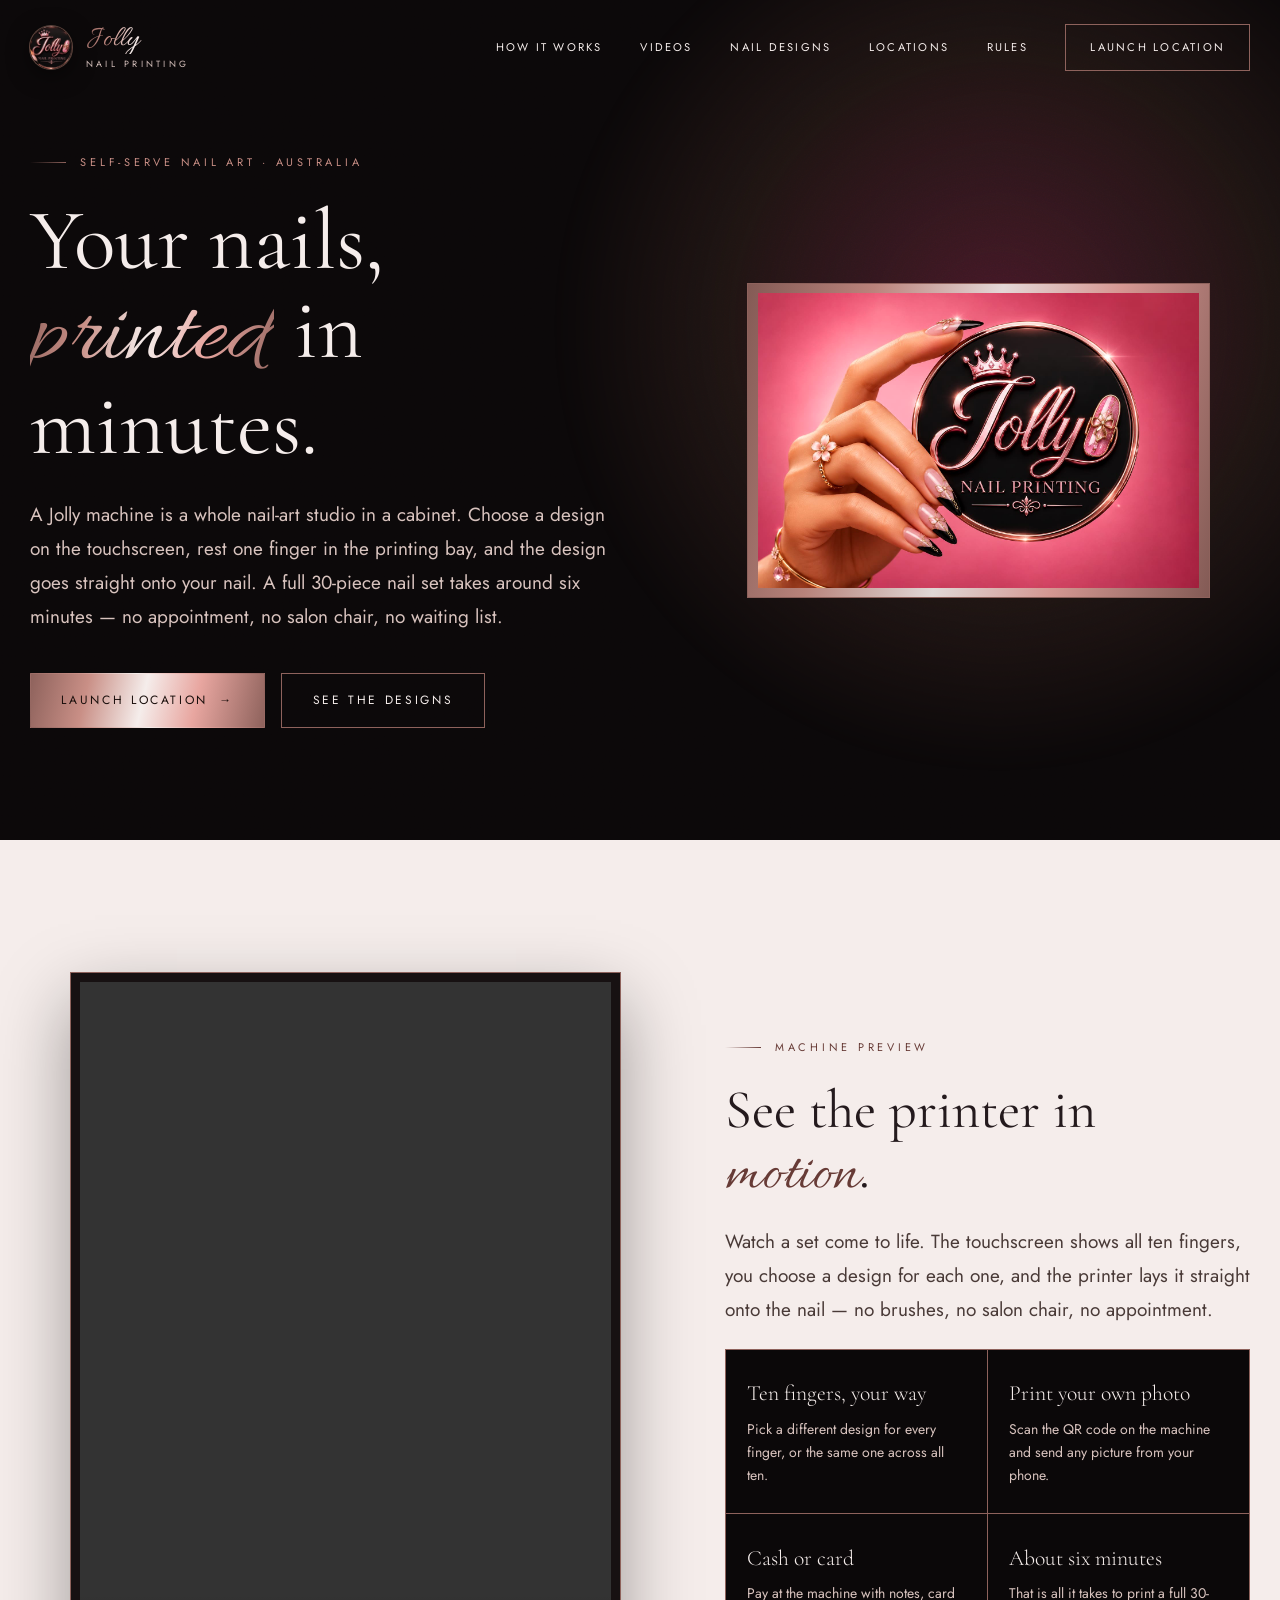
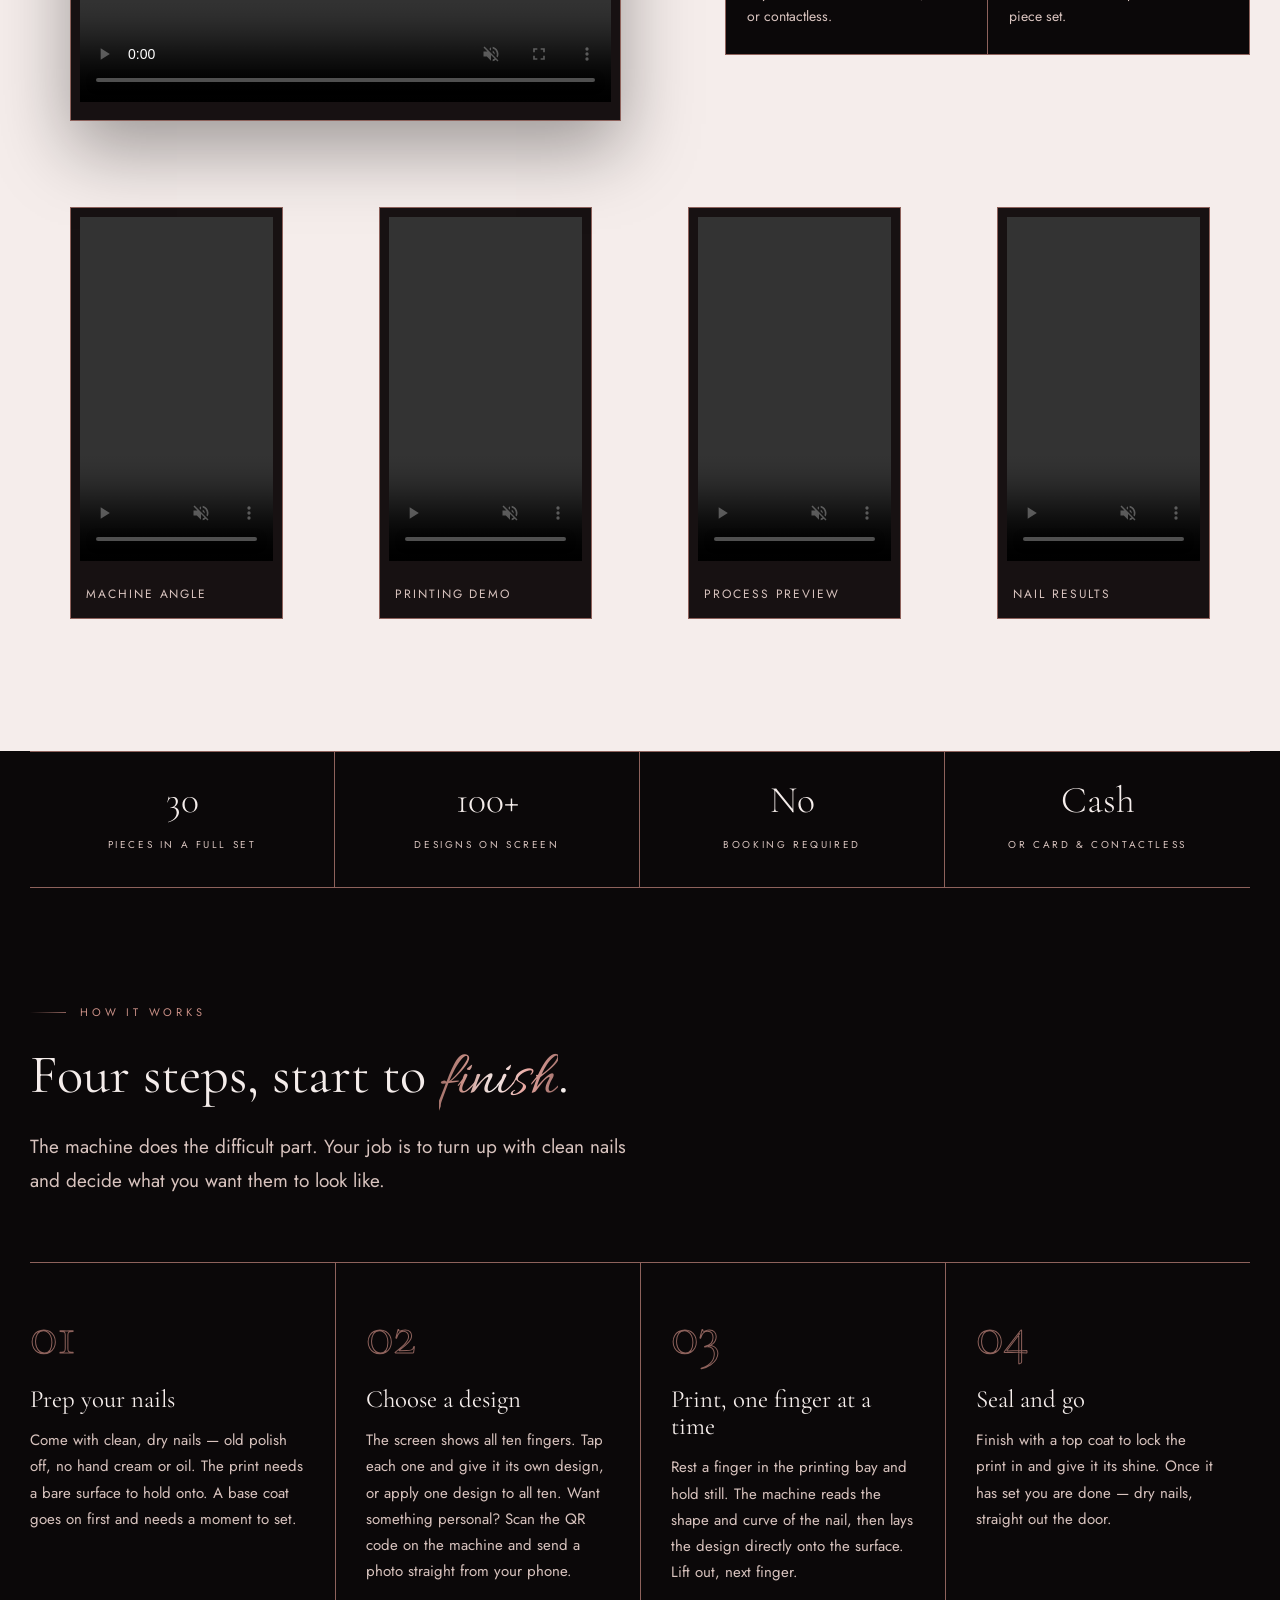
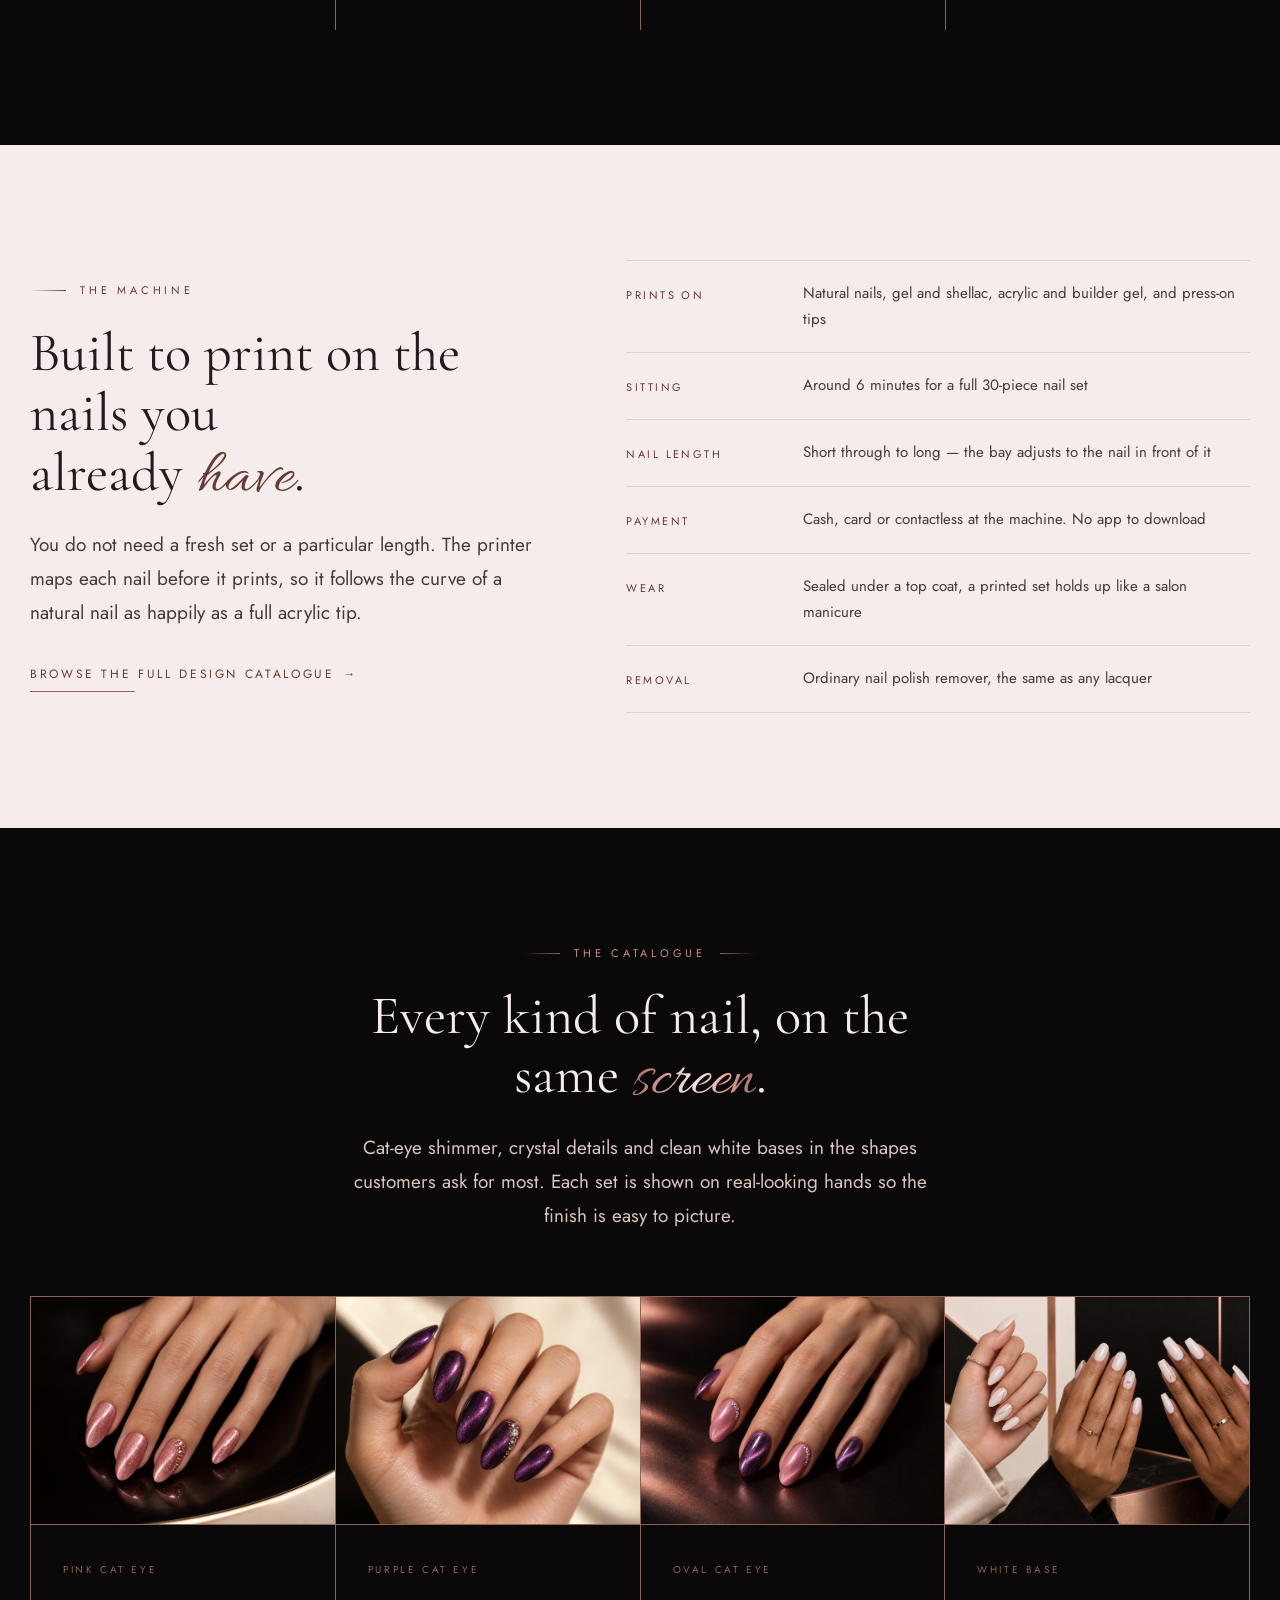
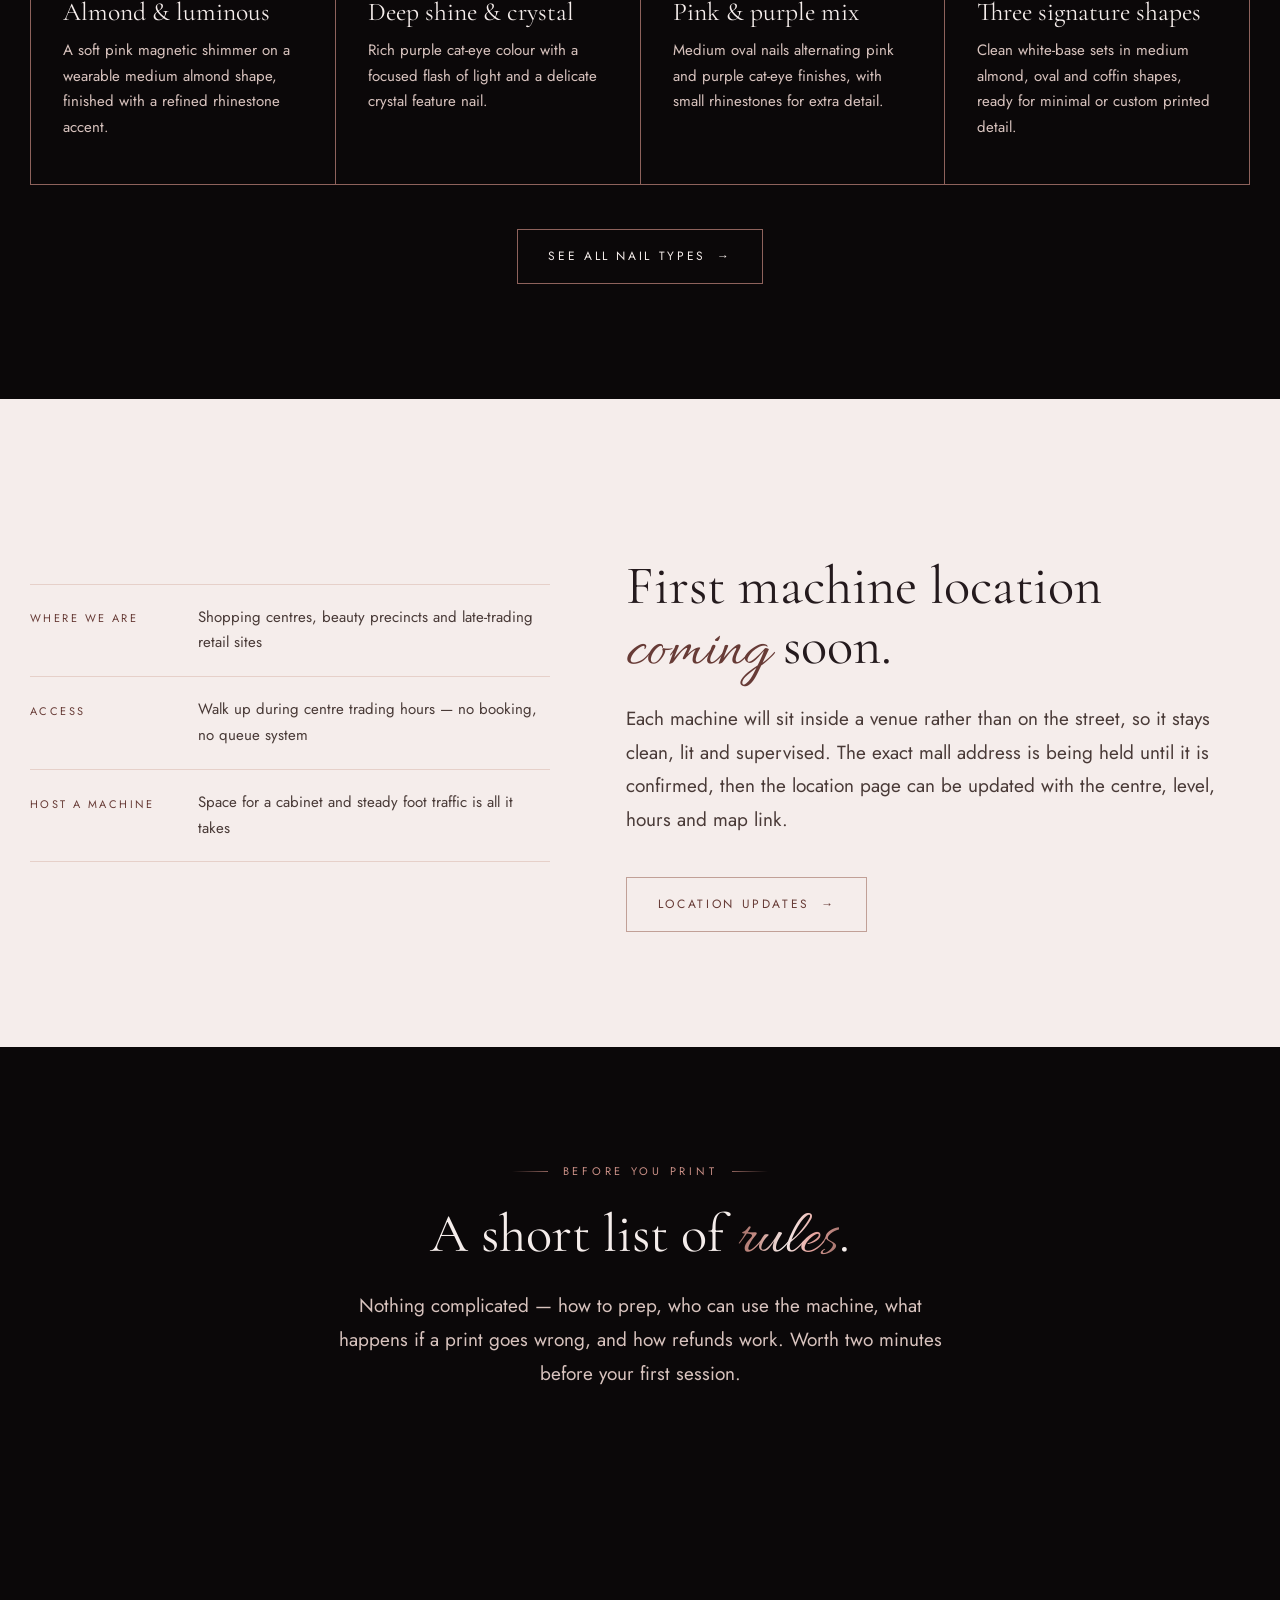
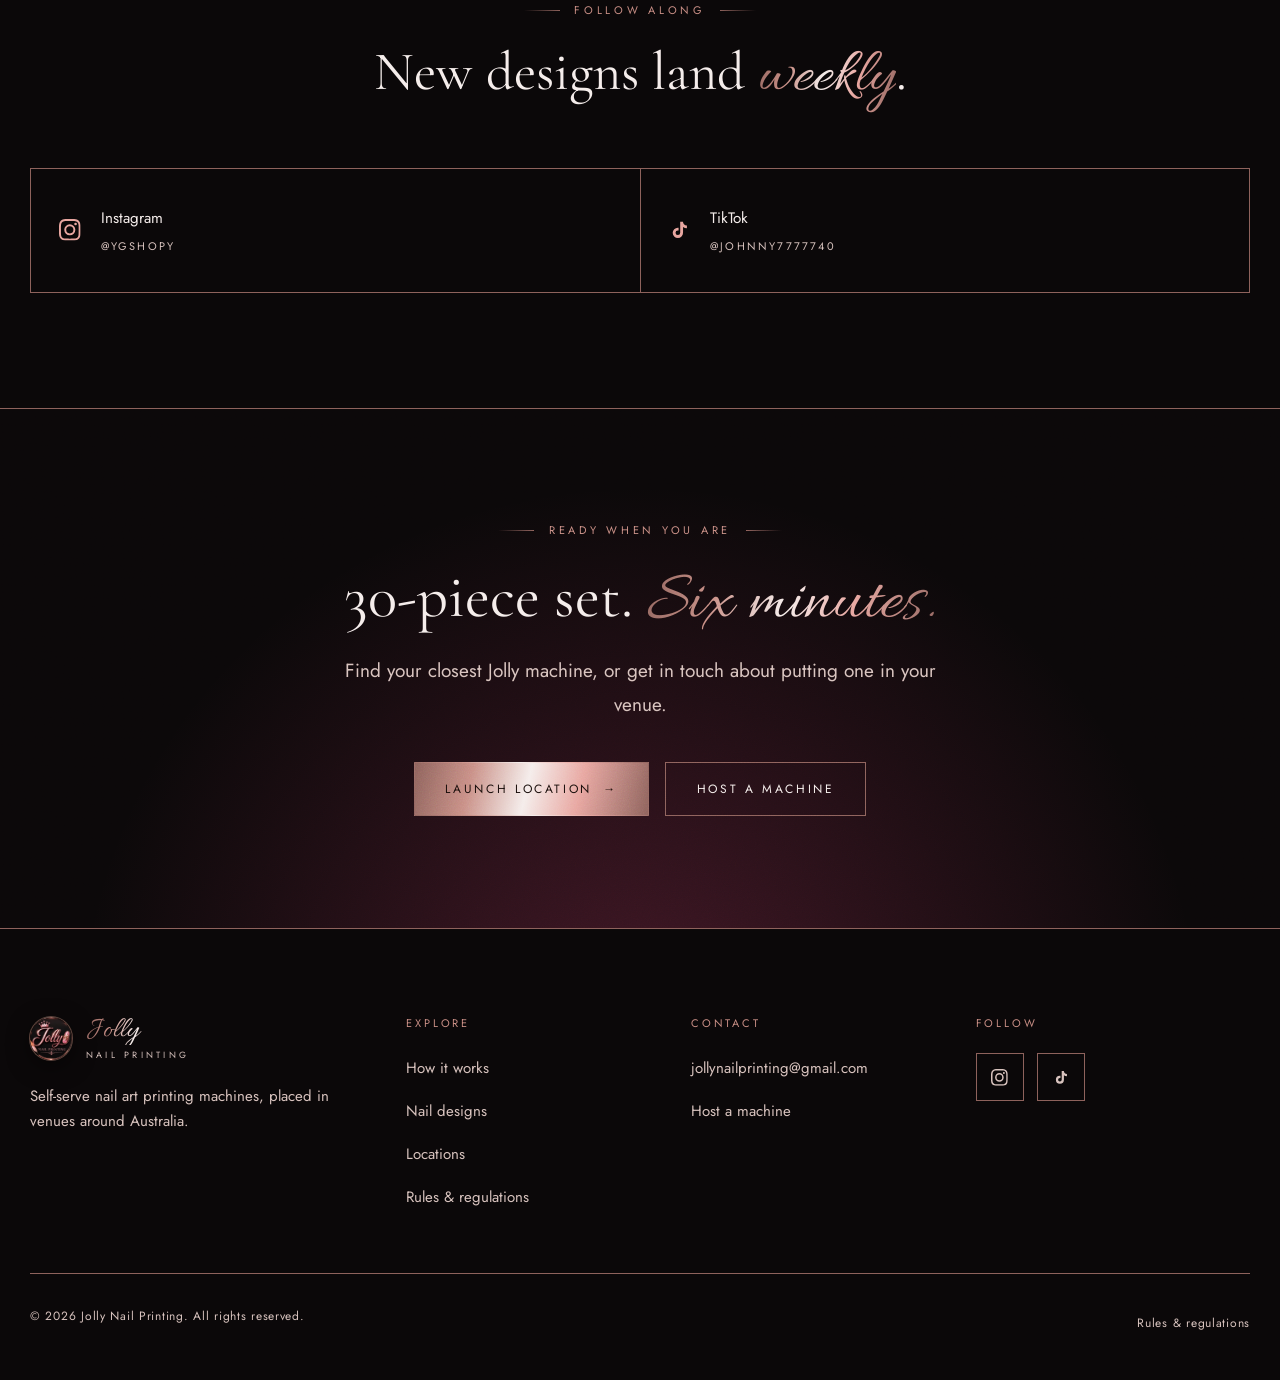
==== index.html @ 3a1df13a "Apply JK's 16-22 Sept edits: cash payment, socials, per-finger designs, QR photos, SEO - Machine tak" ====
<!DOCTYPE html> 
<html lang="en-AU">
<head>
<meta charset="utf-8">
<meta name="viewport" content="width=device-width, initial-scale=1">
<title>Jolly Nail Printing — Self-Serve Nail Art Vending Machines in Australia</title>
<meta name="description" content="Jolly Nail Printing machines print salon-quality nail art onto your own nails in minutes. Watch the machine videos, browse the designs and read the rules before you print.">
<link rel="canonical" href="https://welcometothenextlevel.github.io/jollynailprinting/">

<meta property="og:type" content="website">
<meta property="og:site_name" content="Jolly Nail Printing">
<meta property="og:title" content="Jolly Nail Printing — Nail Art, Printed While You Wait">
<meta property="og:description" content="Self-serve nail art vending machines. Pick a design, place your finger, walk away with a printed set in minutes.">
<meta property="og:url" content="https://welcometothenextlevel.github.io/jollynailprinting/">
<meta property="og:image" content="https://welcometothenextlevel.github.io/jollynailprinting/assets/jolly-nail-printing-logo.jpg">
<meta name="twitter:card" content="summary_large_image">
<meta name="theme-color" content="#0b0809">

<link rel="icon" href="assets/favicon.png" type="image/png">
<link rel="apple-touch-icon" href="assets/icon-180.png">

<link rel="preconnect" href="https://fonts.googleapis.com">
<link rel="preconnect" href="https://fonts.gstatic.com" crossorigin>
<link href="https://fonts.googleapis.com/css2?family=Allura&family=Cormorant+Garamond:wght@300;400;500&family=Jost:wght@200;300;400&display=swap" rel="stylesheet">
<link rel="stylesheet" href="css/style.css">

<script type="application/ld+json">
{
  "@context": "https://schema.org",
  "@type": "LocalBusiness",
  "name": "Jolly Nail Printing",
  "description": "Self-serve nail art printing vending machines in Australia.",
  "url": "https://welcometothenextlevel.github.io/jollynailprinting/",
  "image": "https://welcometothenextlevel.github.io/jollynailprinting/assets/jolly-nail-printing-logo.jpg",
  "email": "jollynailprinting@gmail.com",
  "areaServed": "AU",
  "priceRange": "$$",
  "paymentAccepted": "Cash, Credit Card, Debit Card, Contactless",
  "sameAs": [
    "https://www.instagram.com/ygshopy/",
    "https://www.tiktok.com/@johnny7777740"
  ]
}
</script>
</head>

<body>
<a class="skip" href="#main">Skip to content</a>

<!-- Social icons, defined once and referenced through the page. -->
<svg width="0" height="0" style="position:absolute" aria-hidden="true" focusable="false">
  <symbol id="i-fb" viewBox="0 0 24 24"><path d="M22 12.06C22 6.5 17.52 2 12 2S2 6.5 2 12.06c0 5 3.66 9.15 8.44 9.94v-7.03H7.9v-2.9h2.54V9.85c0-2.52 1.5-3.91 3.77-3.91 1.09 0 2.24.2 2.24.2v2.46h-1.26c-1.24 0-1.63.78-1.63 1.57v1.89h2.78l-.45 2.9h-2.33V22c4.78-.79 8.44-4.93 8.44-9.94z"/></symbol>
  <symbol id="i-ig" viewBox="0 0 24 24"><path d="M12 2.16c3.2 0 3.58.01 4.85.07 1.17.05 1.8.25 2.23.41.56.22.96.48 1.38.9.42.42.68.82.9 1.38.16.43.36 1.06.41 2.23.06 1.27.07 1.65.07 4.85s-.01 3.58-.07 4.85c-.05 1.17-.25 1.8-.41 2.23-.22.56-.48.96-.9 1.38-.42.42-.82.68-1.38.9-.43.16-1.06.36-2.23.41-1.27.06-1.65.07-4.85.07s-3.58-.01-4.85-.07c-1.17-.05-1.8-.25-2.23-.41-.56-.22-.96-.48-1.38-.9-.42-.42-.68-.82-.9-1.38-.16-.43-.36-1.06-.41-2.23C2.17 15.58 2.16 15.2 2.16 12s.01-3.58.07-4.85c.05-1.17.25-1.8.41-2.23.22-.56.48-.96.9-1.38.42-.42.82-.68 1.38-.9.43-.16 1.06-.36 2.23-.41C8.42 2.17 8.8 2.16 12 2.16M12 0C8.74 0 8.33.01 7.05.07c-1.27.06-2.15.26-2.91.56-.79.3-1.46.72-2.12 1.39C1.35 2.68.93 3.35.63 4.14.33 4.9.13 5.78.07 7.05.01 8.33 0 8.74 0 12s.01 3.67.07 4.95c.06 1.27.26 2.15.56 2.91.3.79.72 1.46 1.39 2.12.66.66 1.33 1.08 2.12 1.39.76.3 1.64.5 2.91.56C8.33 23.99 8.74 24 12 24s3.67-.01 4.95-.07c1.27-.06 2.15-.26 2.91-.56.79-.3 1.46-.72 2.12-1.39.66-.66 1.08-1.33 1.39-2.12.3-.76.5-1.64.56-2.91.06-1.28.07-1.69.07-4.95s-.01-3.67-.07-4.95c-.06-1.27-.26-2.15-.56-2.91-.31-.79-.73-1.46-1.39-2.12-.66-.66-1.33-1.08-2.12-1.39-.76-.3-1.64-.5-2.91-.56C15.67.01 15.26 0 12 0z"/><path d="M12 5.84A6.16 6.16 0 1 0 18.16 12 6.16 6.16 0 0 0 12 5.84zM12 16a4 4 0 1 1 4-4 4 4 0 0 1-4 4z"/><circle cx="18.41" cy="5.59" r="1.44"/></symbol>
  <symbol id="i-tt" viewBox="0 0 24 24"><path d="M16.6 5.82A4.28 4.28 0 0 1 15.54 3h-3.09v12.4a2.59 2.59 0 1 1-2.59-2.68c.27 0 .53.04.77.12v-3.2a5.8 5.8 0 0 0-.77-.05 5.75 5.75 0 1 0 5.75 5.75V9.01a7.35 7.35 0 0 0 4.3 1.38V7.3a4.29 4.29 0 0 1-3.31-1.48z"/></symbol>
</svg>

<header class="site-header">
  <div class="shell">
    <a class="wordmark" href="index.html" aria-label="Jolly Nail Printing — home">
      <img class="wordmark__badge" src="assets/logo-badge.png" alt="" width="64" height="64">
      <span class="wordmark__type">
        <span class="wordmark__name">Jolly</span>
        <span class="wordmark__sub">Nail Printing</span>
      </span>
    </a>

    <button class="nav-toggle" type="button" aria-label="Menu" aria-expanded="false" aria-controls="primary-nav">
      <span></span>
    </button>

    <nav class="nav" id="primary-nav" aria-label="Primary">
      <a href="index.html#how-it-works">How It Works</a>
      <a href="index.html#videos">Videos</a>
      <a href="nails.html">Nail Designs</a>
      <a href="locations.html">Locations</a>
      <a href="locations.html#rules">Rules</a>
      <a class="btn" href="locations.html"><span>Launch location</span></a>
    </nav>
  </div>
</header>

<main id="main">

  <!-- ================================================================ hero -->
  <section class="hero grain">
    <div class="shell">
      <div class="hero__grid">
        <div>
          <p class="eyebrow" data-reveal>Self-serve nail art &middot; Australia</p>
          <h1 class="hero__title" data-reveal>Your nails,<br><em>printed</em> in minutes.</h1>
          <p class="lede" data-reveal>
            A Jolly machine is a whole nail-art studio in a cabinet. Choose a design on the
            touchscreen, rest one finger in the printing bay, and the design goes straight onto
            your nail. A full 30-piece nail set takes around six minutes — no appointment, no salon chair, no waiting list.
          </p>
          <div class="hero__actions" data-reveal>
            <a class="btn btn--solid" href="locations.html"><span>Launch location</span> <span class="btn-arrow" aria-hidden="true">&rarr;</span></a>
            <a class="btn" href="nails.html"><span>See the designs</span></a>
          </div>
        </div>

        <figure class="hero__plate" data-reveal>
          <img src="assets/jolly-nail-printing-logo.jpg"
               alt="The Jolly Nail Printing emblem in rose gold on black, beside a hand wearing printed almond-shaped nails"
               width="1536" height="1024" fetchpriority="high">
        </figure>
      </div>
    </div>
  </section>

  <!-- ============================================================ videos -->
  <section class="section section--light on-light" id="videos">
    <div class="shell">
      <div class="media-feature">
        <figure class="media-frame" data-reveal>
          <video src="assets/media/machine-demo-01.mp4" autoplay muted loop playsinline controls preload="metadata"></video>
        </figure>

        <div>
          <p class="eyebrow" data-reveal>Machine preview</p>
          <h2 class="section__title" data-reveal>See the printer in <em>motion</em>.</h2>
          <p class="lede" data-reveal>
            Watch a set come to life. The touchscreen shows all ten fingers, you choose a design
            for each one, and the printer lays it straight onto the nail — no brushes, no salon
            chair, no appointment.
          </p>
          <ul class="media-notes" data-reveal-group>
            <li data-reveal><b>Ten fingers, your way</b><span>Pick a different design for every finger, or the same one across all ten.</span></li>
            <li data-reveal><b>Print your own photo</b><span>Scan the QR code on the machine and send any picture from your phone.</span></li>
            <li data-reveal><b>Cash or card</b><span>Pay at the machine with notes, card or contactless.</span></li>
            <li data-reveal><b>About six minutes</b><span>That is all it takes to print a full 30-piece set.</span></li>
          </ul>
        </div>
      </div>

      <div class="video-grid" data-reveal-group>
        <figure class="video-card" data-reveal>
          <video src="assets/media/machine-demo-02.mp4" muted playsinline controls preload="metadata"></video>
          <figcaption>Machine angle</figcaption>
        </figure>
        <figure class="video-card" data-reveal>
          <video src="assets/media/machine-demo-03.mp4" muted playsinline controls preload="metadata"></video>
          <figcaption>Printing demo</figcaption>
        </figure>
        <figure class="video-card" data-reveal>
          <video src="assets/media/machine-demo-04.mp4" muted playsinline controls preload="metadata"></video>
          <figcaption>Process preview</figcaption>
        </figure>
        <figure class="video-card" data-reveal>
          <video src="assets/media/machine-demo-05.mp4" muted playsinline controls preload="metadata"></video>
          <figcaption>Nail results</figcaption>
        </figure>
      </div>
    </div>
  </section>

  <div class="shell">
    <ul class="facts" data-reveal-group>
      <li data-reveal><b>30</b><span>Pieces in a full set</span></li>
      <li data-reveal><b>100+</b><span>Designs on screen</span></li>
      <li data-reveal><b>No</b><span>Booking required</span></li>
      <li data-reveal><b>Cash</b><span>Or card &amp; contactless</span></li>
    </ul>
  </div>

  <!-- ======================================================== how it works -->
  <section class="section" id="how-it-works">
    <div class="shell">
      <div class="section__head" data-reveal>
        <p class="eyebrow">How it works</p>
        <h2 class="section__title">Four steps, start to <em>finish</em>.</h2>
        <p class="lede">
          The machine does the difficult part. Your job is to turn up with clean nails and
          decide what you want them to look like.
        </p>
      </div>

      <ol class="steps" data-reveal-group>
        <li class="step" data-reveal>
          <span class="step__num" aria-hidden="true">01</span>
          <h3>Prep your nails</h3>
          <p>
            Come with clean, dry nails — old polish off, no hand cream or oil. The print needs a
            bare surface to hold onto. A base coat goes on first and needs a moment to set.
          </p>
        </li>
        <li class="step" data-reveal>
          <span class="step__num" aria-hidden="true">02</span>
          <h3>Choose a design</h3>
          <p>
            The screen shows all ten fingers. Tap each one and give it its own design, or apply
            one design to all ten. Want something personal? Scan the QR code on the machine and
            send a photo straight from your phone.
          </p>
        </li>
        <li class="step" data-reveal>
          <span class="step__num" aria-hidden="true">03</span>
          <h3>Print, one finger at a time</h3>
          <p>
            Rest a finger in the printing bay and hold still. The machine reads the shape and
            curve of the nail, then lays the design directly onto the surface. Lift out, next finger.
          </p>
        </li>
        <li class="step" data-reveal>
          <span class="step__num" aria-hidden="true">04</span>
          <h3>Seal and go</h3>
          <p>
            Finish with a top coat to lock the print in and give it its shine. Once it has set
            you are done — dry nails, straight out the door.
          </p>
        </li>
      </ol>
    </div>
  </section>

  <!-- ============================================================ machine -->
  <section class="section section--light on-light">
    <div class="shell">
      <div class="split">
        <div>
          <p class="eyebrow" data-reveal>The machine</p>
          <h2 class="section__title" data-reveal>Built to print on the nails you<br>already <em>have</em>.</h2>
          <p class="lede" data-reveal>
            You do not need a fresh set or a particular length. The printer maps each nail before
            it prints, so it follows the curve of a natural nail as happily as a full acrylic tip.
          </p>
          <p data-reveal style="margin-top:1.75rem">
            <a class="link" href="nails.html"><span>Browse the full design catalogue</span> <span class="btn-arrow" aria-hidden="true">&rarr;</span></a>
          </p>
        </div>

        <div class="split__media">
          <ul class="specs" data-reveal>
            <li>
              <span class="specs__key">Prints on</span>
              <span class="specs__val">Natural nails, gel and shellac, acrylic and builder gel, and press-on tips</span>
            </li>
            <li>
              <span class="specs__key">Sitting</span>
              <span class="specs__val">Around 6 minutes for a full 30-piece nail set</span>
            </li>
            <li>
              <span class="specs__key">Nail length</span>
              <span class="specs__val">Short through to long — the bay adjusts to the nail in front of it</span>
            </li>
            <li>
              <span class="specs__key">Payment</span>
              <span class="specs__val">Cash, card or contactless at the machine. No app to download</span>
            </li>
            <li>
              <span class="specs__key">Wear</span>
              <span class="specs__val">Sealed under a top coat, a printed set holds up like a salon manicure</span>
            </li>
            <li>
              <span class="specs__key">Removal</span>
              <span class="specs__val">Ordinary nail polish remover, the same as any lacquer</span>
            </li>
          </ul>
        </div>
      </div>
    </div>
  </section>

  <!-- ============================================================ designs -->
  <section class="section">
    <div class="shell">
      <div class="section__head section__head--center" data-reveal>
        <p class="eyebrow eyebrow--center">The catalogue</p>
        <h2 class="section__title">Every kind of nail, on the same <em>screen</em>.</h2>
        <p class="lede">
          Cat-eye shimmer, crystal details and clean white bases in the shapes customers ask for
          most. Each set is shown on real-looking hands so the finish is easy to picture.
        </p>
      </div>

      <div class="cards" data-reveal-group>
        <article class="card" data-reveal>
          <img class="card__image" src="assets/nails/pink-almond-cat-eye.jpg" alt="Medium almond nails with pink cat-eye polish and a rhinestone accent" width="1448" height="1086" loading="lazy">
          <span class="card__tag">Pink cat eye</span>
          <h3>Almond &amp; luminous</h3>
          <p>A soft pink magnetic shimmer on a wearable medium almond shape, finished with a refined rhinestone accent.</p>
        </article>
        <article class="card" data-reveal>
          <img class="card__image" src="assets/nails/purple-almond-cat-eye.jpg" alt="Medium almond nails with purple cat-eye polish and rhinestone details" width="1448" height="1086" loading="lazy">
          <span class="card__tag">Purple cat eye</span>
          <h3>Deep shine &amp; crystal</h3>
          <p>Rich purple cat-eye colour with a focused flash of light and a delicate crystal feature nail.</p>
        </article>
        <article class="card" data-reveal>
          <img class="card__image" src="assets/nails/pink-purple-oval-cat-eye.jpg" alt="Medium oval nails in pink and purple cat-eye polish with rhinestones" width="1448" height="1086" loading="lazy">
          <span class="card__tag">Oval cat eye</span>
          <h3>Pink &amp; purple mix</h3>
          <p>Medium oval nails alternating pink and purple cat-eye finishes, with small rhinestones for extra detail.</p>
        </article>
        <article class="card" data-reveal>
          <img class="card__image" src="assets/nails/white-base-shapes.jpg" alt="White-base nail sets in medium almond, oval and coffin shapes" width="1448" height="1086" loading="lazy">
          <span class="card__tag">White base</span>
          <h3>Three signature shapes</h3>
          <p>Clean white-base sets in medium almond, oval and coffin shapes, ready for minimal or custom printed detail.</p>
        </article>
      </div>

      <p style="text-align:center;margin-top:2.75rem" data-reveal>
        <a class="btn" href="nails.html"><span>See all nail types</span> <span class="btn-arrow" aria-hidden="true">&rarr;</span></a>
      </p>
    </div>
  </section>

  <!-- ========================================================== locations -->
  <section class="section section--light on-light">
    <div class="shell">
      <div class="split split--flip">
        <div class="split__media">
          <ul class="specs" data-reveal>
            <li>
              <span class="specs__key">Where we are</span>
              <span class="specs__val">Shopping centres, beauty precincts and late-trading retail sites</span>
            </li>
            <li>
              <span class="specs__key">Access</span>
              <span class="specs__val">Walk up during centre trading hours — no booking, no queue system</span>
            </li>
            <li>
              <span class="specs__key">Host a machine</span>
              <span class="specs__val">Space for a cabinet and steady foot traffic is all it takes</span>
            </li>
          </ul>
        </div>
        <div>
          <p class="eyebrow" data-reveal>Locations</p>
          <h2 class="section__title" data-reveal>First machine location <em>coming</em> soon.</h2>
          <p class="lede" data-reveal>
            Each machine will sit inside a venue rather than on the street, so it stays clean, lit
            and supervised. The exact mall address is being held until it is confirmed, then the
            location page can be updated with the centre, level, hours and map link.
          </p>
          <div class="hero__actions" data-reveal>
            <a class="btn" href="locations.html"><span>Location updates</span> <span class="btn-arrow" aria-hidden="true">&rarr;</span></a>
          </div>
        </div>
      </div>
    </div>
  </section>

  <!-- ============================================================== rules -->
  <section class="section">
    <div class="shell shell--narrow" style="text-align:center">
      <p class="eyebrow eyebrow--center" data-reveal>Before you print</p>
      <h2 class="section__title" data-reveal>A short list of <em>rules</em>.</h2>
      <p class="lede" data-reveal style="margin-inline:auto">
        Nothing complicated — how to prep, who can use the machine, what happens if a print goes
        wrong, and how refunds work. Worth two minutes before your first session.
      </p>
      <p style="margin-top:2.5rem" data-reveal>
        <a class="btn" href="locations.html#rules"><span>Read the rules &amp; regulations</span> <span class="btn-arrow" aria-hidden="true">&rarr;</span></a>
      </p>
    </div>
  </section>

  <!-- ============================================================= social -->
  <section class="section" style="padding-top:0">
    <div class="shell">
      <div class="section__head section__head--center" data-reveal>
        <p class="eyebrow eyebrow--center">Follow along</p>
        <h2 class="section__title">New designs land <em>weekly</em>.</h2>
      </div>

      <div class="social-row social-row--two" data-reveal-group>
        <a href="https://www.instagram.com/ygshopy/" target="_blank" rel="noopener" data-reveal aria-label="Jolly Nail Printing on Instagram">
          <svg aria-hidden="true"><use href="#i-ig"></use></svg>
          <span><b>Instagram</b><span>@ygshopy</span></span>
        </a>
        <a href="https://www.tiktok.com/@johnny7777740" target="_blank" rel="noopener" data-reveal aria-label="Jolly Nail Printing on TikTok">
          <svg aria-hidden="true"><use href="#i-tt"></use></svg>
          <span><b>TikTok</b><span>@johnny7777740</span></span>
        </a>
      </div>
    </div>
  </section>

  <!-- ================================================================ cta -->
  <section class="cta grain">
    <div class="shell shell--narrow">
      <p class="eyebrow eyebrow--center" data-reveal>Ready when you are</p>
      <h2 class="cta__title" data-reveal>30-piece set. <em class="gold-text" style="font-family:'Allura',cursive;font-style:normal;font-size:1.15em;line-height:.8">Six minutes.</em></h2>
      <p class="lede" data-reveal style="margin-inline:auto">
        Find your closest Jolly machine, or get in touch about putting one in your venue.
      </p>
      <div class="cta__actions" data-reveal>
        <a class="btn btn--solid" href="locations.html"><span>Launch location</span> <span class="btn-arrow" aria-hidden="true">&rarr;</span></a>
        <a class="btn" href="mailto:jollynailprinting@gmail.com"><span>Host a machine</span></a>
      </div>
    </div>
  </section>

</main>

<footer class="site-footer">
  <div class="shell">
    <div class="footer__grid">
      <div class="footer__about">
        <a class="wordmark" href="index.html" aria-label="Jolly Nail Printing — home">
          <img class="wordmark__badge" src="assets/logo-badge.png" alt="" width="64" height="64">
          <span class="wordmark__type">
            <span class="wordmark__name">Jolly</span>
            <span class="wordmark__sub">Nail Printing</span>
          </span>
        </a>
        <p>Self-serve nail art printing machines, placed in venues around Australia.</p>
      </div>

      <div>
        <h4>Explore</h4>
        <ul>
          <li><a href="index.html#how-it-works">How it works</a></li>
          <li><a href="nails.html">Nail designs</a></li>
          <li><a href="locations.html">Locations</a></li>
          <li><a href="locations.html#rules">Rules &amp; regulations</a></li>
        </ul>
      </div>

      <div>
        <h4>Contact</h4>
        <ul>
          <li><a href="mailto:jollynailprinting@gmail.com">jollynailprinting@gmail.com</a></li>
          <li><a href="locations.html#host">Host a machine</a></li>
        </ul>
      </div>

      <div>
        <h4>Follow</h4>
        <div class="social">
          <a href="https://www.instagram.com/ygshopy/" target="_blank" rel="noopener" aria-label="Jolly Nail Printing on Instagram"><svg aria-hidden="true"><use href="#i-ig"></use></svg></a>
          <a href="https://www.tiktok.com/@johnny7777740" target="_blank" rel="noopener" aria-label="Jolly Nail Printing on TikTok"><svg aria-hidden="true"><use href="#i-tt"></use></svg></a>
        </div>
      </div>
    </div>

    <div class="footer__bottom">
      <p>&copy; <span id="year">2026</span> Jolly Nail Printing. All rights reserved.</p>
      <p><a href="locations.html#rules">Rules &amp; regulations</a></p>
    </div>
  </div>
</footer>

<script src="js/main.js" defer></script>
<script>document.getElementById('year').textContent = new Date().getFullYear();</script>
</body>
</html>
---- css/style.css ----
/* ==========================================================================
   Jolly Nail Printing — jollynailprinting.com.au
   Palette and type taken from the brand mark: black lacquer, rose gold,
   blush pink.
   ========================================================================== */

:root{
  /* Surfaces */
  --ink:            #0B0809;
  --ink-raised:     #171112;
  --ink-line:       #8E625C;
  --cream:          #F5EDEB;
  --cream-2:        #ead8d4;

  /* Rose gold */
  --rose-100:       #F5EDEB;
  --rose-200:       #E8A6A0;
  --rose-300:       #C98F86;
  --rose:           #C98F86;
  --rose-deep:      #8E625C;
  --rose-shadow:    #673b36;

  /* Brand pink */
  --pink:           #E8A6A0;
  --pink-soft:      #F5EDEB;
  --pink-hot:       #C98F86;

  /* Text */
  --text-on-dark:   #F5EDEB;
  --muted-on-dark:  #d8c3be;
  --text-on-light:  #241a1d;
  --muted-on-light: #493a37;

  --shell:          min(1220px, 100% - 2.75rem);
  --gold-gradient:  linear-gradient(103deg,#8E625C 0%,#C98F86 24%,#F5EDEB 48%,#E8A6A0 70%,#8E625C 100%);

  --ease:           cubic-bezier(.22,.61,.36,1);
}

/* --------------------------------------------------------------- reset -- */

*,*::before,*::after{box-sizing:border-box;}
html{-webkit-text-size-adjust:100%;scroll-behavior:smooth;}
@media (prefers-reduced-motion:reduce){html{scroll-behavior:auto;}}

body{
  margin:0;
  background:var(--ink);
  color:var(--text-on-dark);
  font-family:"Jost",-apple-system,BlinkMacSystemFont,"Segoe UI",sans-serif;
  font-size:1.0625rem;
  line-height:1.72;
  font-weight:400;
  letter-spacing:0;
  -webkit-font-smoothing:antialiased;
  overflow-x:hidden;
}
body.nav-open{overflow:hidden;}

img{max-width:100%;height:auto;display:block;}
a{color:inherit;text-decoration:none;}
h1,h2,h3,h4{
  font-family:"Cormorant Garamond",Georgia,"Times New Roman",serif;
  font-weight:400;
  line-height:1.1;
  letter-spacing:0;
  margin:0;
}
p{margin:0 0 1.15em;}
p:last-child{margin-bottom:0;}
ul,ol{margin:0;padding:0;list-style:none;}

::selection{background:var(--rose-deep);color:#fff;}

:focus-visible{
  outline:2px solid var(--rose-200);
  outline-offset:3px;
  border-radius:2px;
}

/* ------------------------------------------------------------ utilities -- */

.shell{width:var(--shell);margin-inline:auto;}
.shell--narrow{width:min(880px,100% - 2.75rem);}

.skip{
  position:absolute;left:-9999px;top:0;z-index:200;
  background:var(--rose-100);color:var(--ink);
  padding:.85rem 1.4rem;font-size:.8rem;letter-spacing:.18em;text-transform:uppercase;
}
.skip:focus{left:1rem;top:1rem;}

.sr-only{
  position:absolute;width:1px;height:1px;padding:0;margin:-1px;
  overflow:hidden;clip:rect(0 0 0 0);white-space:nowrap;border:0;
}

/* Small letterspaced label that opens most sections. */
.eyebrow{
  display:flex;align-items:center;gap:.9rem;
  font-size:.6875rem;
  letter-spacing:.34em;
  text-transform:uppercase;
  font-weight:400;
  color:var(--rose-300);
  margin:0 0 1.5rem;
}
.eyebrow::before{
  content:"";width:2.25rem;height:1px;flex:none;
  background:linear-gradient(90deg,transparent,var(--rose-deep));
}
.eyebrow--center{justify-content:center;}
.eyebrow--center::after{
  content:"";width:2.25rem;height:1px;flex:none;
  background:linear-gradient(90deg,var(--rose-deep),transparent);
}

.gold-text{
  background:var(--gold-gradient);
  -webkit-background-clip:text;background-clip:text;
  color:transparent;
}

.lede{
  font-size:clamp(1.0625rem,1.55vw,1.1875rem);
  line-height:1.78;
  color:var(--muted-on-dark);
  max-width:56ch;
}
.on-light .lede{color:var(--muted-on-light);}

.rule{
  height:1px;border:0;margin:0;
  background:linear-gradient(90deg,transparent,var(--ink-line) 12%,var(--ink-line) 88%,transparent);
}
.on-light .rule{
  background:linear-gradient(90deg,transparent,rgba(179,112,92,.24) 12%,rgba(179,112,92,.24) 88%,transparent);
}

/* Ornamental divider echoing the fleuron under the logo wordmark. */
.fleuron{
  display:flex;align-items:center;justify-content:center;gap:.75rem;
  margin:0;
}
.fleuron::before,.fleuron::after{
  content:"";height:1px;width:min(140px,18vw);
  background:linear-gradient(90deg,transparent,var(--rose-deep));
}
.fleuron::after{background:linear-gradient(90deg,var(--rose-deep),transparent);}
.fleuron span{
  width:6px;height:6px;transform:rotate(45deg);
  background:var(--rose);
}

/* --------------------------------------------------------------- buttons -- */

.btn{
  --btn-bg:transparent;
  display:inline-flex;align-items:center;gap:.7rem;
  padding:1rem 1.9rem;
  font-size:.75rem;letter-spacing:.22em;text-transform:uppercase;font-weight:400;
  border:1px solid var(--rose-deep);
  background:var(--btn-bg);
  color:var(--rose-100);
  position:relative;overflow:hidden;
  transition:color .45s var(--ease),border-color .45s var(--ease);
  cursor:pointer;
}
.btn::after{
  content:"";position:absolute;inset:0;z-index:-0;
  background:var(--gold-gradient);
  transform:translateY(101%);
  transition:transform .5s var(--ease);
}
.btn > *{position:relative;z-index:1;}
.btn:hover,.btn:focus-visible{color:#1a0f0c;border-color:var(--rose-200);}
.btn:hover::after,.btn:focus-visible::after{transform:translateY(0);}

.btn--solid{
  border-color:transparent;
  color:#1a0f0c;
  background:var(--gold-gradient);
}
.btn--solid::after{background:var(--ink);transform:translateY(101%);}
.btn--solid:hover,.btn--solid:focus-visible{color:var(--rose-100);border-color:var(--rose-deep);}

.on-light .btn{border-color:rgba(142,84,69,.5);color:var(--rose-shadow);}
.on-light .btn:hover,.on-light .btn:focus-visible{color:#1a0f0c;}

.btn-arrow{
  display:inline-block;
  transition:transform .4s var(--ease);
}
.btn:hover .btn-arrow{transform:translateX(4px);}

/* Quiet inline link with an underline that draws in. */
.link{
  display:inline-flex;align-items:center;gap:.55rem;
  font-size:.75rem;letter-spacing:.22em;text-transform:uppercase;
  color:var(--rose-200);
  padding-bottom:.45rem;
  position:relative;
}
.link::after{
  content:"";position:absolute;left:0;bottom:0;height:1px;width:100%;
  background:var(--rose-deep);
  transform-origin:left;transform:scaleX(.32);
  transition:transform .5s var(--ease);
}
.link:hover::after,.link:focus-visible::after{transform:scaleX(1);}
.on-light .link{color:var(--rose-shadow);}

/* ---------------------------------------------------------------- header -- */

.site-header{
  position:fixed;inset:0 0 auto;z-index:90;
  padding:1.5rem 0;
  transition:padding .5s var(--ease),background-color .5s var(--ease),box-shadow .5s var(--ease);
}
.site-header::before{
  content:"";position:absolute;inset:0;z-index:-1;
  background:rgba(11,8,9,.9);
  backdrop-filter:blur(14px);-webkit-backdrop-filter:blur(14px);
  border-bottom:1px solid var(--ink-line);
  opacity:0;transition:opacity .5s var(--ease);
}
.site-header.is-stuck{padding:.9rem 0;}
.site-header.is-stuck::before{opacity:1;}

.site-header .shell{
  display:flex;align-items:center;justify-content:space-between;gap:2rem;
}

/* Wordmark — set in type rather than a flattened image so it stays crisp. */
.wordmark{display:flex;align-items:center;gap:.85rem;}
.wordmark__badge{
  width:2.65rem;height:2.65rem;flex:none;border-radius:50%;
  box-shadow:0 0 0 1px rgba(217,160,140,.4),0 6px 22px rgba(0,0,0,.5);
  transition:width .5s var(--ease),height .5s var(--ease);
}
.is-stuck .wordmark__badge{width:2.3rem;height:2.3rem;}
.wordmark__type{display:flex;flex-direction:column;line-height:1;}
.wordmark__name{
  font-family:"Allura",cursive;
  font-size:1.85rem;
  line-height:.9;
  padding-right:.12em;
  background:var(--gold-gradient);
  -webkit-background-clip:text;background-clip:text;color:transparent;
}
.wordmark__sub{
  font-size:.5625rem;letter-spacing:.36em;text-transform:uppercase;
  color:var(--muted-on-dark);margin-top:.3rem;
}

.nav{display:flex;align-items:center;gap:2.35rem;}
.nav a{
  font-size:.7rem;letter-spacing:.2em;text-transform:uppercase;
  color:var(--text-on-dark);
  position:relative;padding:.35rem 0;
  transition:color .35s var(--ease);
}
.nav a::after{
  content:"";position:absolute;left:0;right:0;bottom:0;height:1px;
  background:var(--rose);
  transform:scaleX(0);transform-origin:right;
  transition:transform .45s var(--ease);
}
.nav a:hover,.nav a:focus-visible,.nav a[aria-current="page"]{color:var(--rose-100);}
.nav a:hover::after,.nav a:focus-visible::after,.nav a[aria-current="page"]::after{
  transform:scaleX(1);transform-origin:left;
}
.nav .btn{padding:.8rem 1.5rem;}
.nav .btn::after{display:none;}

.nav-toggle{
  display:none;
  width:2.9rem;height:2.9rem;
  border:1px solid var(--ink-line);background:transparent;
  padding:0;cursor:pointer;
  align-items:center;justify-content:center;
}
.nav-toggle span{
  display:block;width:1.15rem;height:1px;background:var(--rose-100);
  position:relative;
  transition:background-color .3s var(--ease);
}
.nav-toggle span::before,.nav-toggle span::after{
  content:"";position:absolute;left:0;width:1.15rem;height:1px;background:var(--rose-100);
  transition:transform .45s var(--ease),top .3s var(--ease);
}
.nav-toggle span::before{top:-.36rem;}
.nav-toggle span::after{top:.36rem;}
.nav-open .nav-toggle span{background:transparent;}
.nav-open .nav-toggle span::before{top:0;transform:rotate(45deg);}
.nav-open .nav-toggle span::after{top:0;transform:rotate(-45deg);}

@media (max-width:900px){
  .nav-toggle{display:inline-flex;}
  .nav{
    position:fixed;inset:0;z-index:-1;
    flex-direction:column;align-items:flex-start;justify-content:center;
    gap:0;
    padding:6rem 2.25rem 3rem;
    background:var(--ink);
    clip-path:inset(0 0 100% 0);
    transition:clip-path .7s var(--ease);
    overflow-y:auto;
  }
  .nav-open .nav{clip-path:inset(0 0 0 0);}
  .nav a{
    font-size:1.05rem;letter-spacing:.14em;
    width:100%;padding:1.15rem 0;
    border-bottom:1px solid var(--ink-line);
    opacity:0;transform:translateY(12px);
  }
  .nav a::after{display:none;}
  .nav-open .nav a{
    opacity:1;transform:none;
    transition:opacity .5s var(--ease) var(--d,0s),transform .5s var(--ease) var(--d,0s);
  }
  .nav .btn{
    margin-top:2rem;border-bottom:1px solid var(--rose-deep);
    justify-content:center;width:100%;
    font-size:.75rem;letter-spacing:.22em;
  }
}

/* ------------------------------------------------------------------ hero -- */

.hero{
  position:relative;
  padding:clamp(8.5rem,17vh,11.5rem) 0 clamp(4.5rem,9vw,7rem);
  overflow:hidden;
}
/* Soft rose bloom behind the mark, plus a fine grain so the black reads as
   lacquer rather than flat #000. */
.hero::before{
  content:"";position:absolute;z-index:0;
  width:min(920px,105vw);aspect-ratio:1;
  right:-14%;top:-16%;
  background:radial-gradient(circle,rgba(207,63,112,.3) 0%,rgba(179,112,92,.12) 42%,transparent 68%);
  filter:blur(10px);
  pointer-events:none;
}
.grain::after{
  content:"";position:absolute;inset:0;z-index:1;pointer-events:none;
  opacity:.32;mix-blend-mode:overlay;
  background-image:url("data:image/svg+xml,%3Csvg xmlns='http://www.w3.org/2000/svg' width='160' height='160'%3E%3Cfilter id='n'%3E%3CfeTurbulence type='fractalNoise' baseFrequency='.85' numOctaves='3'/%3E%3C/filter%3E%3Crect width='160' height='160' filter='url(%23n)' opacity='.5'/%3E%3C/svg%3E");
}

.hero .shell{position:relative;z-index:2;}
.hero__grid{
  display:grid;
  grid-template-columns:1.05fr .95fr;
  gap:clamp(2.5rem,6vw,5.5rem);
  align-items:center;
}
.hero__title{
  font-size:clamp(2.9rem,7.2vw,5.4rem);
  line-height:1.03;
  margin-bottom:1.75rem;
}
.hero__title em{
  font-family:"Allura",cursive;
  font-style:normal;
  font-size:1.22em;
  line-height:.8;
  padding-right:.08em;
  background:var(--gold-gradient);
  -webkit-background-clip:text;background-clip:text;color:transparent;
}
.hero__actions{
  display:flex;flex-wrap:wrap;gap:1rem;
  margin-top:2.5rem;
}

/* The brand image, framed like a plate in a lookbook. */
.hero__plate{
  position:relative;
  padding:.6rem;
  border:1px solid var(--ink-line);
}
.hero__plate::before{
  content:"";position:absolute;inset:-1px;
  background:var(--gold-gradient);
  opacity:.9;
  z-index:-1;
}
.hero__plate img{
  width:100%;
  filter:saturate(1.02) contrast(1.02);
}
.hero__plate figcaption{
  position:absolute;left:1.6rem;bottom:1.6rem;
  font-size:.625rem;letter-spacing:.3em;text-transform:uppercase;
  color:rgba(255,255,255,.82);
  text-shadow:0 1px 12px rgba(0,0,0,.65);
}

/* Facts strip under the hero. */
.facts{
  display:grid;grid-template-columns:repeat(4,1fr);
  border-top:1px solid var(--ink-line);
  border-bottom:1px solid var(--ink-line);
}
.facts li{
  padding:1.85rem 1.5rem;
  border-right:1px solid var(--ink-line);
  text-align:center;
}
.facts li:last-child{border-right:0;}
.facts b{
  display:block;
  font-family:"Cormorant Garamond",serif;
  font-size:clamp(1.65rem,3.4vw,2.35rem);
  font-weight:300;
  color:var(--rose-100);
  line-height:1;
  margin-bottom:.55rem;
}
.facts span{
  font-size:.625rem;letter-spacing:.26em;text-transform:uppercase;
  color:var(--muted-on-dark);
}

@media (max-width:900px){
  .hero__grid{grid-template-columns:1fr;}
  .hero__plate{order:-1;max-width:520px;margin-inline:auto;width:100%;}
  .facts{grid-template-columns:repeat(2,1fr);}
  .facts li:nth-child(2){border-right:0;}
  .facts li:nth-child(-n+2){border-bottom:1px solid var(--ink-line);}
}
@media (max-width:420px){
  .facts{grid-template-columns:1fr;}
  .facts li{border-right:0;border-bottom:1px solid var(--ink-line);}
  .facts li:last-child{border-bottom:0;}
}

/* -------------------------------------------------------------- sections -- */

.section{
  position:relative;
  padding:clamp(4.5rem,9vw,7.5rem) 0;
}
.section--light{
  background:var(--cream);
  color:var(--text-on-light);
}
.section--light h2,.section--light h3{color:var(--text-on-light);}
.section--light .eyebrow{color:var(--rose-shadow);}
.section--light .eyebrow::before{background:linear-gradient(90deg,transparent,var(--rose-shadow));}
.section--light .section__title em{
  background:none;
  color:var(--rose-shadow);
  -webkit-text-fill-color:var(--rose-shadow);
}

.section__head{max-width:62ch;margin-bottom:clamp(2.75rem,5vw,4rem);}
.section__head--center{margin-inline:auto;text-align:center;}
.section__head--center .lede{margin-inline:auto;}
.section__title{
  font-size:clamp(2.1rem,4.6vw,3.4rem);
  margin-bottom:1.5rem;
}
.section__title em{
  font-family:"Allura",cursive;font-style:normal;
  font-size:1.16em;line-height:.8;
  background:var(--gold-gradient);
  -webkit-background-clip:text;background-clip:text;color:transparent;
}

/* ---------------------------------------------------------------- steps -- */

.steps{
  display:grid;
  grid-template-columns:repeat(4,1fr);
  gap:0;
  counter-reset:step;
}
.step{
  position:relative;
  padding:2.75rem 1.85rem 2.75rem 0;
  border-top:1px solid var(--ink-line);
}
.step + .step{padding-left:1.85rem;border-left:1px solid var(--ink-line);}
.step__num{
  font-family:"Cormorant Garamond",serif;
  font-size:3.6rem;line-height:1;font-weight:300;
  color:transparent;
  -webkit-text-stroke:1px var(--rose-deep);
  display:block;margin-bottom:1.35rem;
}
.step h3{
  font-size:1.55rem;
  margin-bottom:.85rem;
  color:var(--rose-100);
}
.step p{
  font-size:.9375rem;
  color:var(--muted-on-dark);
  line-height:1.75;
}
.section--light .step{border-color:rgba(179,112,92,.24);}
.section--light .step + .step{border-left-color:rgba(179,112,92,.24);}
.section--light .step h3{color:var(--rose-shadow);}
.section--light .step p{color:var(--muted-on-light);}
.section--light .step__num{-webkit-text-stroke-color:var(--rose);}

@media (max-width:980px){
  .steps{grid-template-columns:repeat(2,1fr);}
  .step{padding-right:1.5rem;}
  .step:nth-child(odd) + .step{padding-left:1.5rem;}
  .step:nth-child(odd){padding-left:0;border-left:0;}
}
@media (max-width:560px){
  .steps{grid-template-columns:1fr;}
  .step,.step + .step{padding:2.15rem 0;border-left:0;padding-left:0;}
  .step__num{font-size:2.9rem;margin-bottom:.9rem;}
}

/* ------------------------------------------------------- feature columns -- */

.split{
  display:grid;
  grid-template-columns:minmax(0,5fr) minmax(0,6fr);
  gap:clamp(2.5rem,6vw,5rem);
  align-items:center;
}
.split--flip .split__media{order:-1;}
@media (max-width:900px){
  .split{grid-template-columns:1fr;}
  .split--flip .split__media{order:0;}
}

/* Spec list — thin rules, no boxes. */
.specs{border-top:1px solid var(--ink-line);}
.specs li{
  display:grid;
  grid-template-columns:minmax(9rem,.34fr) 1fr;
  gap:1.5rem;
  padding:1.25rem 0;
  border-bottom:1px solid var(--ink-line);
  font-size:.9375rem;
}
.specs dt,.specs .specs__key{
  font-size:.6875rem;letter-spacing:.22em;text-transform:uppercase;
  color:var(--rose-300);
  padding-top:.3rem;
}
.specs .specs__val{color:var(--muted-on-dark);}
.section--light .specs{border-color:rgba(179,112,92,.24);}
.section--light .specs li{border-color:rgba(179,112,92,.24);}
.section--light .specs .specs__key{color:var(--rose-shadow);}
.section--light .specs .specs__val{color:var(--muted-on-light);}
@media (max-width:600px){
  .specs li{grid-template-columns:1fr;gap:.4rem;}
  .specs .specs__key{padding-top:0;}
}

/* --------------------------------------------------------------- media -- */

.media-feature{
  display:grid;
  grid-template-columns:minmax(0,6fr) minmax(0,5fr);
  gap:clamp(2rem,5vw,4rem);
  align-items:center;
}
.media-frame{
  position:relative;
  border:1px solid var(--rose-deep);
  background:var(--ink-raised);
  padding:.55rem;
  box-shadow:0 28px 70px rgba(0,0,0,.36);
}
.media-frame::before{
  content:"";position:absolute;inset:-1px;z-index:-1;
  background:var(--gold-gradient);
  opacity:.65;
}
.media-frame video{
  width:100%;
  aspect-ratio:9 / 16;
  max-height:720px;
  object-fit:cover;
  background:#000;
}
.media-notes{
  display:grid;
  grid-template-columns:repeat(2,1fr);
  gap:1px;
  background:var(--ink-line);
  border:1px solid var(--ink-line);
}
.media-notes li{
  background:var(--ink);
  padding:1.6rem 1.35rem;
}
.media-notes b{
  display:block;
  font-family:"Cormorant Garamond",serif;
  font-size:1.35rem;
  font-weight:300;
  color:var(--rose-100);
  margin-bottom:.35rem;
}
.media-notes span{
  display:block;
  font-size:.875rem;
  line-height:1.65;
  color:var(--muted-on-dark);
}
.video-grid{
  display:grid;
  grid-template-columns:repeat(auto-fit,minmax(220px,1fr));
  gap:1rem;
  margin-top:clamp(2rem,5vw,3.25rem);
}
.video-card{
  border:1px solid var(--ink-line);
  background:var(--ink-raised);
  padding:.55rem;
}
.video-card video{
  width:100%;
  aspect-ratio:9 / 16;
  object-fit:cover;
  background:#000;
}
.video-card figcaption{
  padding:.9rem .4rem .25rem;
  color:var(--muted-on-dark);
  font-size:.75rem;
  letter-spacing:.16em;
  text-transform:uppercase;
}
@media (max-width:900px){
  .media-feature{grid-template-columns:1fr;}
  .media-frame{max-width:520px;margin-inline:auto;width:100%;}
}
@media (max-width:560px){
  .media-notes{grid-template-columns:1fr;}
}

/* ------------------------------------------------------------ nail cards -- */

.cards{
  display:grid;
  grid-template-columns:repeat(auto-fit,minmax(clamp(240px,28vw,300px),1fr));
  gap:1px;
  background:var(--ink-line);
  border:1px solid var(--ink-line);
}
.section--light .cards{background:rgba(179,112,92,.24);border-color:rgba(179,112,92,.24);}

.card{
  background:var(--ink);
  padding:2.5rem 2rem 2.75rem;
  position:relative;
  transition:background-color .5s var(--ease);
}
.section--light .card{background:var(--cream);}
.card:hover{background:var(--ink-raised);}
.section--light .card:hover{background:var(--cream-2);}
.card h3{
  font-size:1.6rem;
  margin:0 0 .75rem;
  color:var(--rose-100);
}
.section--light .card h3{color:var(--rose-shadow);}
.card p{
  font-size:.9375rem;line-height:1.7;
  color:var(--muted-on-dark);
}
.section--light .card p{color:var(--muted-on-light);}
.card__tag{
  display:inline-block;
  font-size:.625rem;letter-spacing:.26em;text-transform:uppercase;
  color:var(--rose-deep);
  margin-bottom:1.25rem;
}
.section--light .card__tag{color:var(--rose-shadow);}

.card__image{
  display:block;
  width:calc(100% + 4rem);
  max-width:none;
  aspect-ratio:4 / 3;
  margin:-2.5rem -2rem 1.75rem;
  object-fit:cover;
  object-position:center;
  border-bottom:1px solid var(--ink-line);
}
.card__image--left{object-position:left center;}
.card__image--center{object-position:center;}
.card__image--right{object-position:right center;}
.section--light .card__image{border-bottom-color:rgba(142,98,92,.45);}

/* A nail drawn in CSS — used as the small motif on design cards. */
.nail{
  width:2.6rem;height:3.9rem;
  margin-bottom:1.5rem;
  background:linear-gradient(168deg,#fdeee9 0%,#f6d8dd 45%,#e7b6b9 100%);
  box-shadow:inset 0 -1.2rem 1.5rem rgba(179,112,92,.16),0 8px 18px rgba(0,0,0,.35);
  position:relative;
}
/* Free edge at the top, cuticle at the bottom. */
.nail--almond   {border-radius:50% 50% 40% 40% / 62% 62% 34% 34%;}
/* Tapered shapes are cut with a polygon, with the cuticle end curved by hand
   since border-radius would be clipped away. */
.nail--coffin   {clip-path:polygon(21% 0,79% 0,100% 80%,94% 93%,76% 100%,24% 100%,6% 93%,0 80%);}
.nail--stiletto {clip-path:polygon(50% 0,84% 52%,100% 80%,94% 93%,76% 100%,24% 100%,6% 93%,0 80%);}
.nail--square   {border-radius:10% 10% 40% 40% / 4% 4% 32% 32%;}
.nail--squoval  {border-radius:26% 26% 40% 40% / 12% 12% 32% 32%;}
.nail--round    {border-radius:50% 50% 40% 40% / 40% 40% 32% 32%;}

/* Design-family swatches, each a different printed finish. */
.swatch{
  height:8.5rem;
  margin:-2.5rem -2rem 1.75rem;
  position:relative;overflow:hidden;
  border-bottom:1px solid var(--ink-line);
}
.section--light .swatch{border-bottom-color:rgba(179,112,92,.24);}
.swatch--french   {background:linear-gradient(180deg,#f7dfe4 0%,#f7dfe4 58%,#fffdfc 58%,#fffdfc 100%);}
.swatch--floral   {background:radial-gradient(circle at 26% 34%,#fff 0 8%,transparent 8.5%),radial-gradient(circle at 62% 62%,#fff 0 6%,transparent 6.5%),radial-gradient(circle at 82% 24%,#f9d9e2 0 9%,transparent 9.5%),linear-gradient(140deg,#e78fae,#b9557d);}
.swatch--chrome   {background:linear-gradient(112deg,#8e5445,#f7ddd2 26%,#b3705c 42%,#f6e3e9 62%,#8e5445 88%);}
.swatch--glitter  {background:radial-gradient(circle at 18% 28%,rgba(255,255,255,.95) 0 2px,transparent 2.5px),radial-gradient(circle at 44% 66%,rgba(255,255,255,.9) 0 2px,transparent 2.5px),radial-gradient(circle at 72% 34%,rgba(255,255,255,.9) 0 2px,transparent 2.5px),radial-gradient(circle at 88% 74%,rgba(255,255,255,.85) 0 2px,transparent 2.5px),radial-gradient(circle at 30% 84%,rgba(255,255,255,.85) 0 2px,transparent 2.5px),linear-gradient(160deg,#f4d3de,#cf3f70);}
.swatch--marble   {background:conic-gradient(from 210deg at 34% 40%,#fffdfc,#f1e7e4,#dcd2cf,#fffdfc,#e9dcd8,#fffdfc);}
.swatch--midnight {background:linear-gradient(150deg,#0b0809 0%,#241a1d 48%,#4a2b30 100%);}
.swatch--ombre    {background:linear-gradient(180deg,#fffdfc,#f4d3de 45%,#cf3f70);}
.swatch--custom   {background:linear-gradient(135deg,#b3705c,#f7ddd2 30%,#e07ea1 55%,#cf3f70 78%,#8e5445);}
.swatch::after{
  content:"";position:absolute;inset:0;
  background:linear-gradient(115deg,transparent 38%,rgba(255,255,255,.34) 48%,transparent 58%);
}

/* --------------------------------------------------------------- gallery -- */

.shapes{
  display:grid;
  grid-template-columns:repeat(6,1fr);
  gap:1.5rem;
  text-align:center;
}
.shapes li{
  padding:2rem 0 1.5rem;
  border:1px solid var(--ink-line);
  transition:border-color .45s var(--ease);
}
.shapes li:hover{border-color:var(--rose-deep);}
.section--light .shapes li{border-color:rgba(179,112,92,.24);}
.shapes .nail{margin:0 auto 1.25rem;}
.shapes span{
  display:block;
  font-size:.625rem;letter-spacing:.24em;text-transform:uppercase;
  color:var(--muted-on-dark);
}
.section--light .shapes span{color:var(--muted-on-light);}
@media (max-width:820px){.shapes{grid-template-columns:repeat(3,1fr);gap:1rem;}}
@media (max-width:420px){.shapes{grid-template-columns:repeat(2,1fr);}}

/* ------------------------------------------------------------- locations -- */

.venues{display:grid;gap:1.5rem;grid-template-columns:repeat(auto-fit,minmax(300px,1fr));}
.venue{
  border:1px solid var(--ink-line);
  padding:2.25rem 2rem;
  display:flex;flex-direction:column;
  transition:border-color .45s var(--ease),transform .45s var(--ease);
}
.venue:hover{border-color:var(--rose-deep);transform:translateY(-3px);}
.section--light .venue{border-color:rgba(179,112,92,.24);background:#fff;}
.venue__status{
  display:inline-flex;align-items:center;gap:.55rem;
  font-size:.625rem;letter-spacing:.24em;text-transform:uppercase;
  color:var(--rose-300);
  margin-bottom:1.35rem;
}
.venue__status::before{
  content:"";width:6px;height:6px;border-radius:50%;
  background:#5fd39a;box-shadow:0 0 0 3px rgba(95,211,154,.18);
}
.venue__status--soon::before{background:var(--rose);box-shadow:0 0 0 3px rgba(217,160,140,.2);}
.section--light .venue__status{color:var(--rose-shadow);}
.venue h3{font-size:1.7rem;margin-bottom:.6rem;}
.venue address{
  font-style:normal;
  font-size:.9375rem;
  color:var(--muted-on-dark);
  margin-bottom:1.5rem;
}
.section--light .venue address{color:var(--muted-on-light);}
.venue dl{
  margin:0 0 1.75rem;
  display:grid;grid-template-columns:auto 1fr;
  gap:.55rem 1.25rem;
  font-size:.875rem;
  border-top:1px solid var(--ink-line);
  padding-top:1.35rem;
}
.section--light .venue dl{border-top-color:rgba(179,112,92,.24);}
.venue dt{
  font-size:.625rem;letter-spacing:.2em;text-transform:uppercase;
  color:var(--rose-deep);padding-top:.28rem;
}
.venue dd{margin:0;color:var(--muted-on-dark);}
.section--light .venue dd{color:var(--muted-on-light);}
.venue .link{margin-top:auto;align-self:flex-start;}

/* ------------------------------------------------------------------ rules -- */

.rules{counter-reset:rule;display:grid;gap:0;}
.rules > li{
  counter-increment:rule;
  display:grid;
  grid-template-columns:4.5rem 1fr;
  gap:1.5rem;
  padding:2rem 0;
  border-bottom:1px solid var(--ink-line);
}
.rules > li:first-child{border-top:1px solid var(--ink-line);}
.section--light .rules > li{border-color:rgba(179,112,92,.24);}
.rules > li::before{
  content:counter(rule,decimal-leading-zero);
  font-family:"Cormorant Garamond",serif;
  font-size:1.6rem;line-height:1.2;
  color:var(--rose-deep);
}
.rules h3{
  font-size:1.4rem;
  margin-bottom:.6rem;
  color:var(--rose-100);
}
.section--light .rules h3{color:var(--rose-shadow);}
.rules p{
  font-size:.9375rem;line-height:1.75;
  color:var(--muted-on-dark);
  max-width:70ch;
}
.section--light .rules p{color:var(--muted-on-light);}
@media (max-width:560px){
  .rules > li{grid-template-columns:1fr;gap:.75rem;}
}

/* Highlighted safety notice. */
.notice{
  border:1px solid var(--rose-deep);
  border-left-width:3px;
  padding:2rem 2.25rem;
  background:rgba(179,112,92,.07);
}
.notice h3{
  font-size:1.35rem;margin-bottom:.65rem;color:var(--rose-100);
}
.section--light .notice{background:rgba(179,112,92,.06);}
.section--light .notice h3{color:var(--rose-shadow);}
.notice p{font-size:.9375rem;color:var(--muted-on-dark);}
.section--light .notice p{color:var(--muted-on-light);}

/* ------------------------------------------------------------------- CTA -- */

.cta{
  position:relative;
  padding:clamp(4.5rem,9vw,7rem) 0;
  text-align:center;
  overflow:hidden;
  border-top:1px solid var(--ink-line);
}
.cta::before{
  content:"";position:absolute;inset:0;z-index:0;
  background:radial-gradient(ellipse at 50% 120%,rgba(207,63,112,.28),transparent 62%);
}
.cta .shell{position:relative;z-index:1;}
.cta__title{font-size:clamp(2.2rem,5.4vw,3.8rem);margin-bottom:1.4rem;}
.cta__actions{display:flex;flex-wrap:wrap;gap:1rem;justify-content:center;margin-top:2.5rem;}

/* ---------------------------------------------------------------- social -- */

.social{display:flex;gap:.85rem;flex-wrap:wrap;}
.social a{
  width:3rem;height:3rem;
  display:inline-flex;align-items:center;justify-content:center;
  border:1px solid var(--ink-line);
  color:var(--rose-200);
  transition:border-color .45s var(--ease),color .45s var(--ease),transform .45s var(--ease);
}
.social a:hover,.social a:focus-visible{
  border-color:var(--rose-deep);color:var(--rose-100);transform:translateY(-3px);
}
.social svg{width:1.05rem;height:1.05rem;fill:currentColor;}

.social-row{
  display:grid;grid-template-columns:repeat(3,1fr);gap:1px;
  background:var(--ink-line);border:1px solid var(--ink-line);
}
.social-row a,.social-row .social-card{
  background:var(--ink);
  padding:2.25rem 1.75rem;
  display:flex;align-items:center;gap:1.25rem;
  transition:background-color .5s var(--ease);
}
.social-row a:hover{background:var(--ink-raised);}
.social-row svg{width:1.35rem;height:1.35rem;fill:var(--rose-200);flex:none;}
.social-row a > span,.social-row .social-card > span{display:block;}
.social-row b{
  display:block;font-weight:400;font-size:.95rem;color:var(--text-on-dark);
}
.social-row span span{
  display:block;font-size:.6875rem;letter-spacing:.2em;text-transform:uppercase;
  color:var(--muted-on-dark);margin-top:.35rem;
}
@media (max-width:760px){.social-row{grid-template-columns:1fr;}}

/* ---------------------------------------------------------------- footer -- */

.site-footer{
  background:var(--ink);
  border-top:1px solid var(--ink-line);
  padding:clamp(3.5rem,7vw,5.5rem) 0 2.5rem;
}
.footer__grid{
  display:grid;
  grid-template-columns:1.4fr 1fr 1fr 1.2fr;
  gap:clamp(2rem,5vw,3.5rem);
  padding-bottom:3rem;
}
.footer__grid h4{
  font-family:"Jost",sans-serif;
  font-size:.6875rem;letter-spacing:.26em;text-transform:uppercase;
  color:var(--rose-300);
  margin-bottom:1.5rem;
}
.footer__grid li{margin-bottom:.85rem;}
.footer__grid a{
  font-size:.9375rem;color:var(--muted-on-dark);
  transition:color .35s var(--ease);
}
.footer__grid a:hover,.footer__grid a:focus-visible{color:var(--rose-100);}
.footer__about p{
  font-size:.9375rem;color:var(--muted-on-dark);max-width:34ch;margin-top:1.5rem;
}
.footer__bottom{
  border-top:1px solid var(--ink-line);
  padding-top:2rem;
  display:flex;flex-wrap:wrap;gap:1rem 2rem;
  align-items:center;justify-content:space-between;
  font-size:.75rem;color:var(--muted-on-dark);
  letter-spacing:.06em;
}
.footer__bottom a:hover{color:var(--rose-100);}
@media (max-width:900px){
  .footer__grid{grid-template-columns:1fr 1fr;}
  .footer__about{grid-column:1 / -1;}
}
@media (max-width:520px){
  .footer__grid{grid-template-columns:1fr;}
  .footer__bottom{justify-content:flex-start;}
}

/* ------------------------------------------------------------- page head -- */

.page-head{
  position:relative;
  padding:clamp(9rem,18vh,12rem) 0 clamp(3rem,6vw,4.5rem);
  overflow:hidden;
  border-bottom:1px solid var(--ink-line);
}
.page-head::before{
  content:"";position:absolute;z-index:0;
  width:min(760px,110vw);aspect-ratio:1;
  right:-16%;top:-42%;
  background:radial-gradient(circle,rgba(207,63,112,.24),transparent 66%);
}
.page-head .shell{position:relative;z-index:1;}
.page-head h1{
  font-size:clamp(2.6rem,6.4vw,4.6rem);
  margin-bottom:1.5rem;
}
.page-head h1 em{
  font-family:"Allura",cursive;font-style:normal;font-size:1.18em;line-height:.8;
  background:var(--gold-gradient);
  -webkit-background-clip:text;background-clip:text;color:transparent;
}
.crumbs{
  font-size:.625rem;letter-spacing:.28em;text-transform:uppercase;
  color:var(--muted-on-dark);margin-bottom:1.75rem;
}
.crumbs a:hover{color:var(--rose-100);}
.crumbs span{color:var(--rose-deep);margin:0 .6rem;}

/* ---------------------------------------------------------------- reveal -- */

[data-reveal]{
  opacity:0;
  transform:translateY(18px);
  transition:opacity .9s var(--ease),transform .9s var(--ease);
  transition-delay:var(--reveal-delay,0ms);
}
[data-reveal].is-visible{opacity:1;transform:none;}

@media (prefers-reduced-motion:reduce){
  *,*::before,*::after{
    animation-duration:.01ms !important;
    transition-duration:.01ms !important;
  }
  [data-reveal]{opacity:1;transform:none;}
}

/* ------------------------------------------------------------------ misc -- */

@media print{
  .site-header,.nav-toggle,.cta,.social-row{display:none;}
  body{background:#fff;color:#000;}
}

.social-row--two{grid-template-columns:repeat(2,1fr);}
@media (max-width:760px){.social-row--two{grid-template-columns:1fr;}}
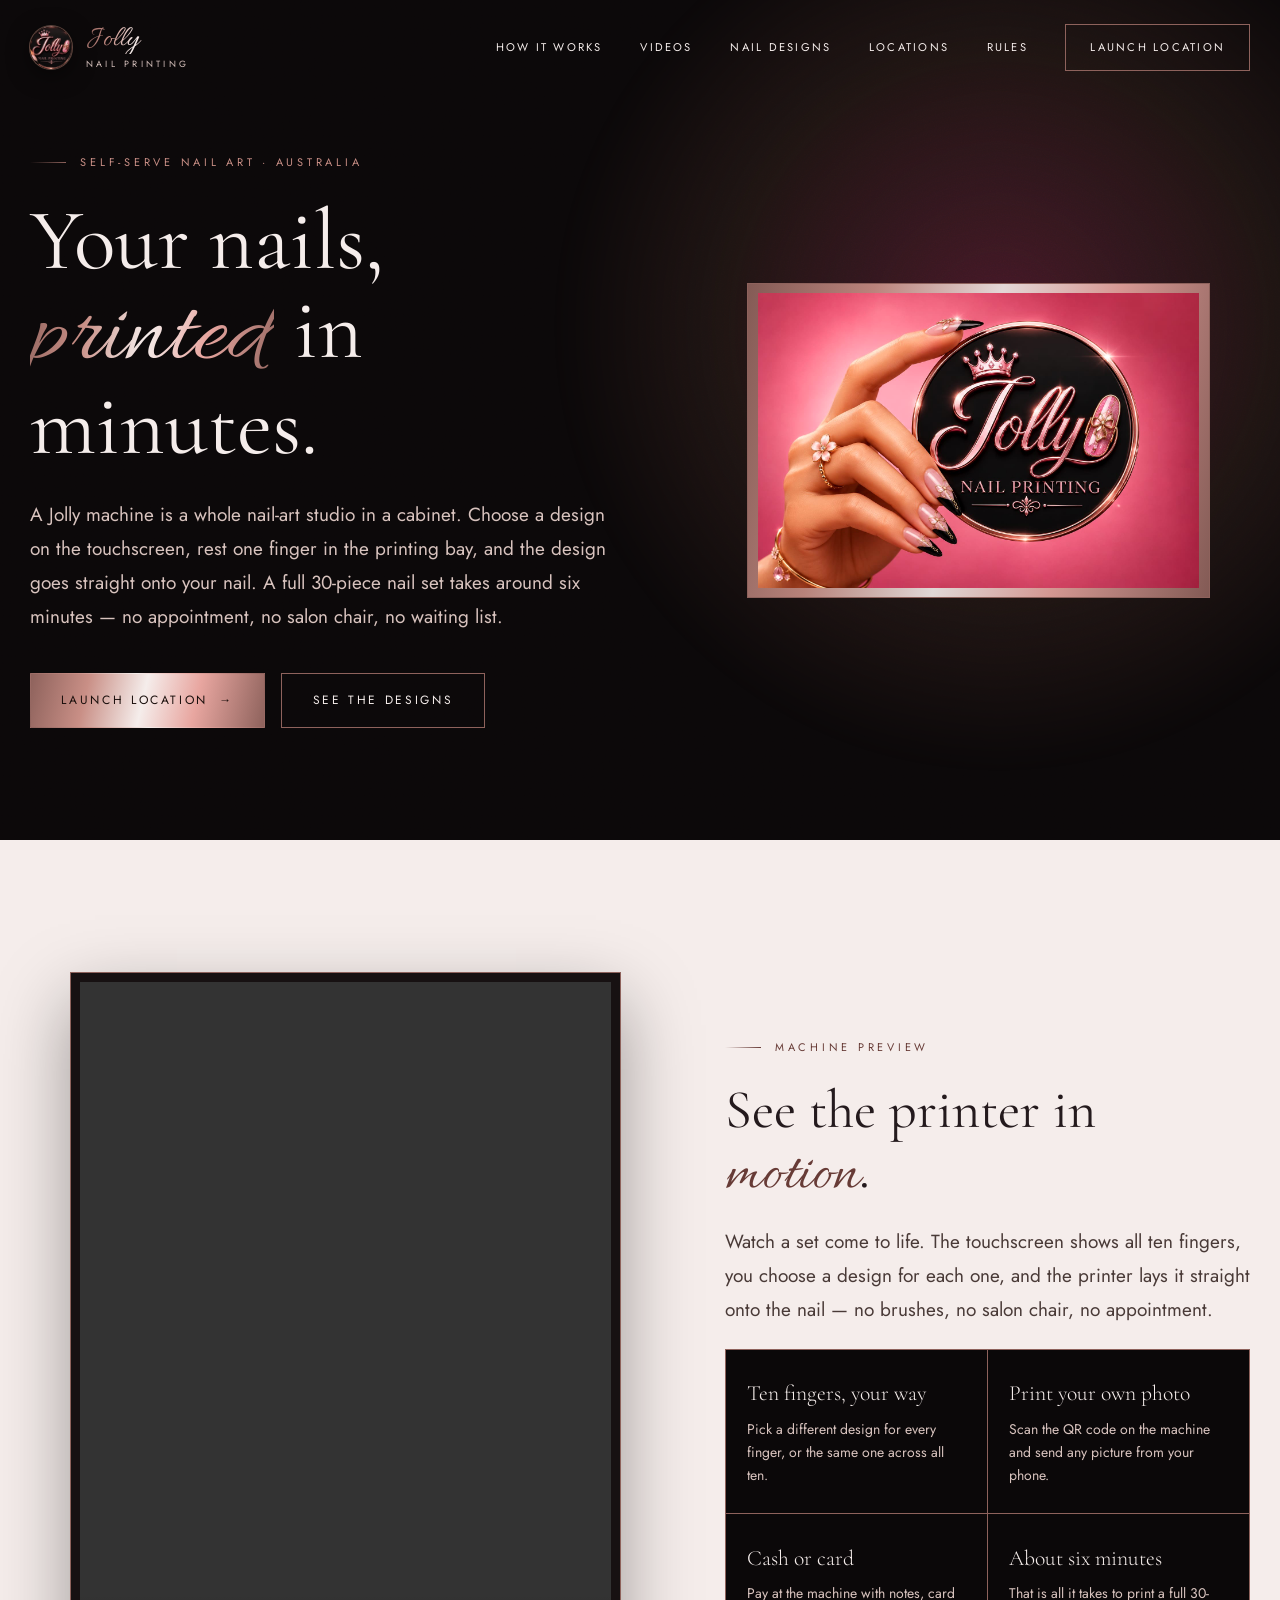
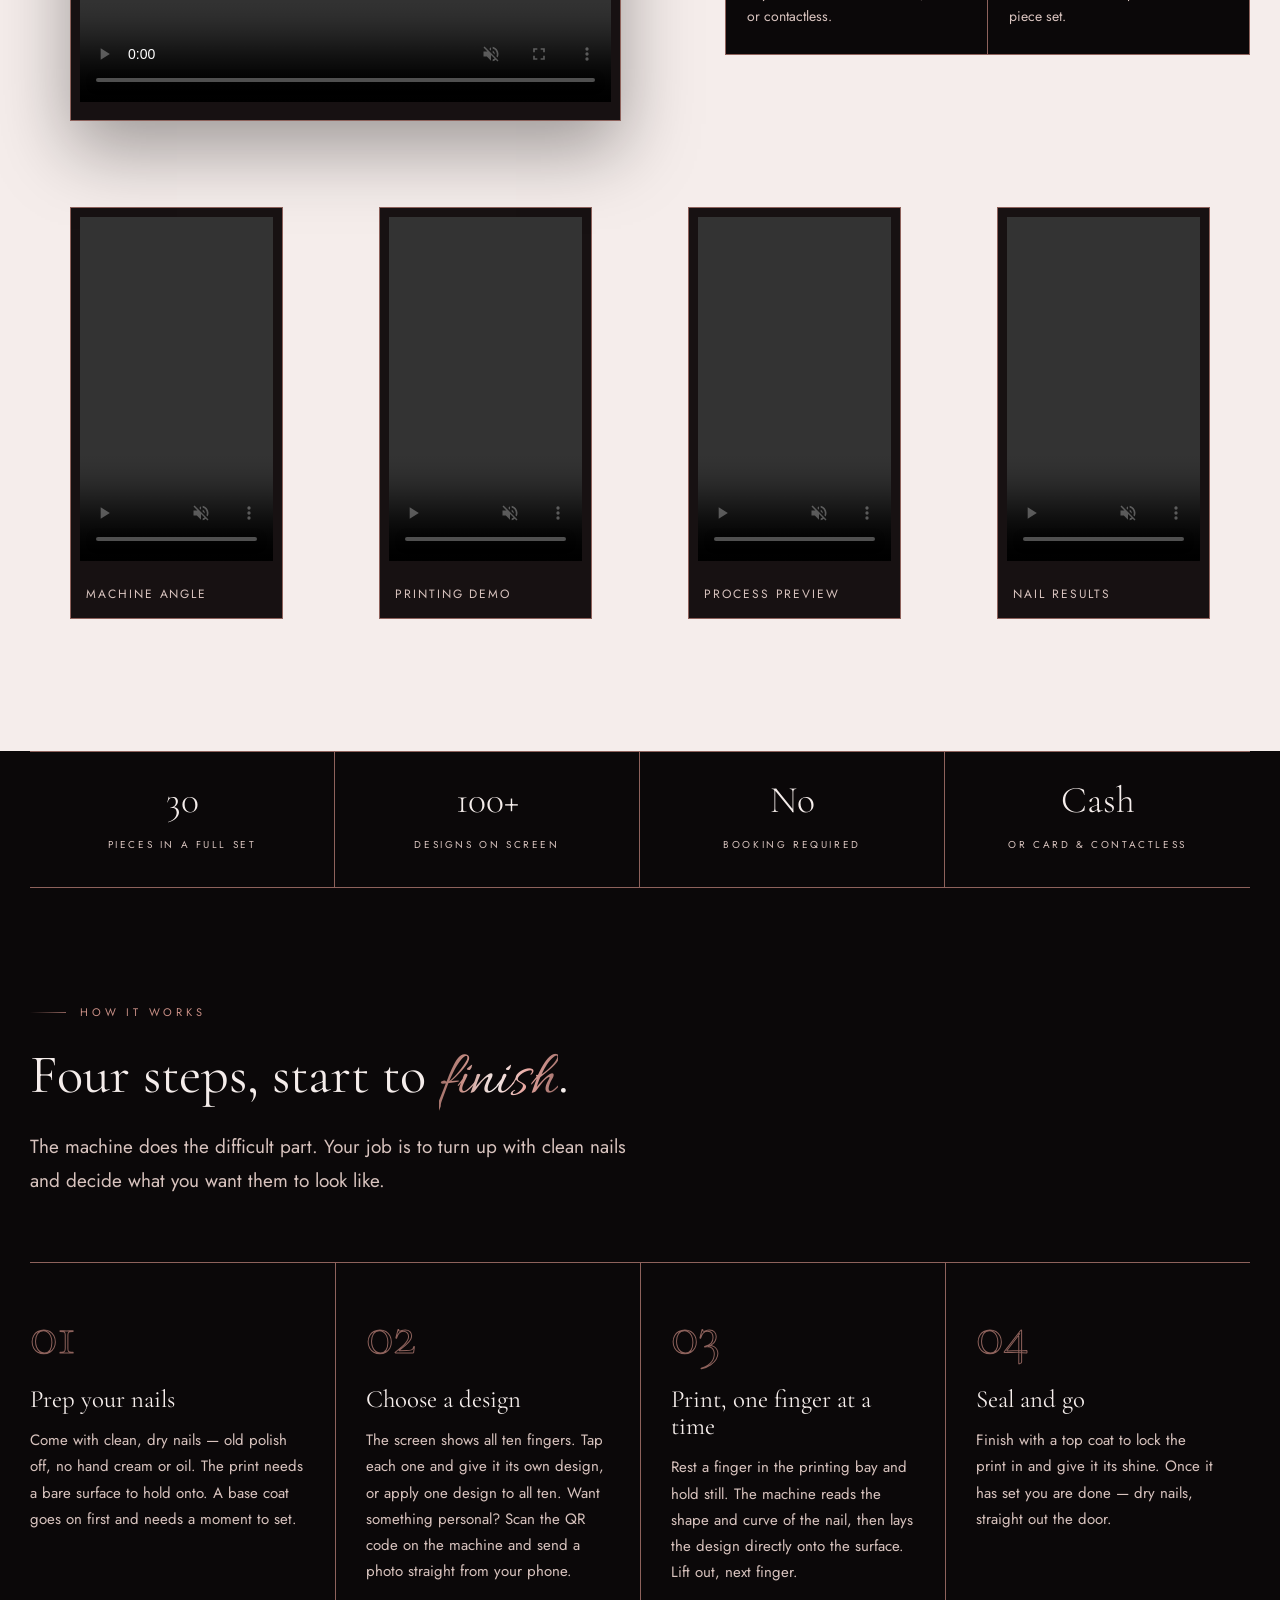
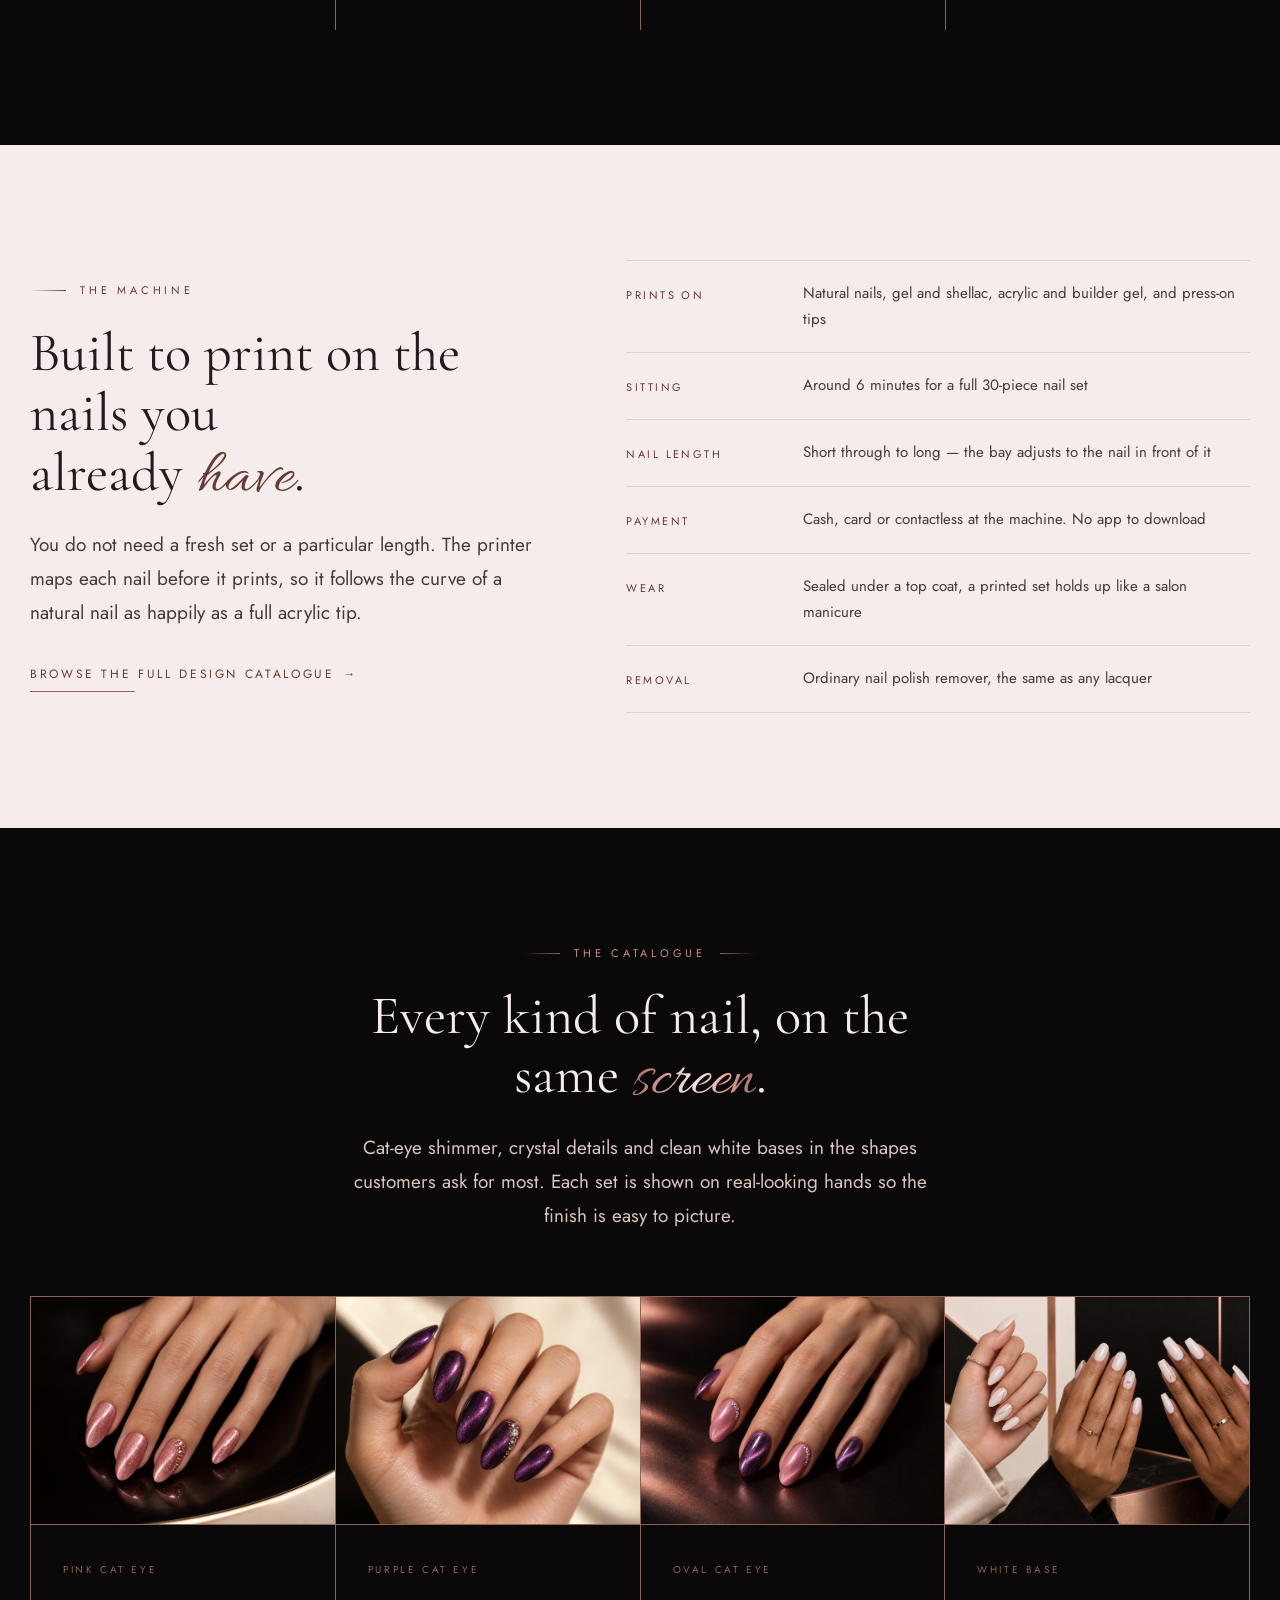
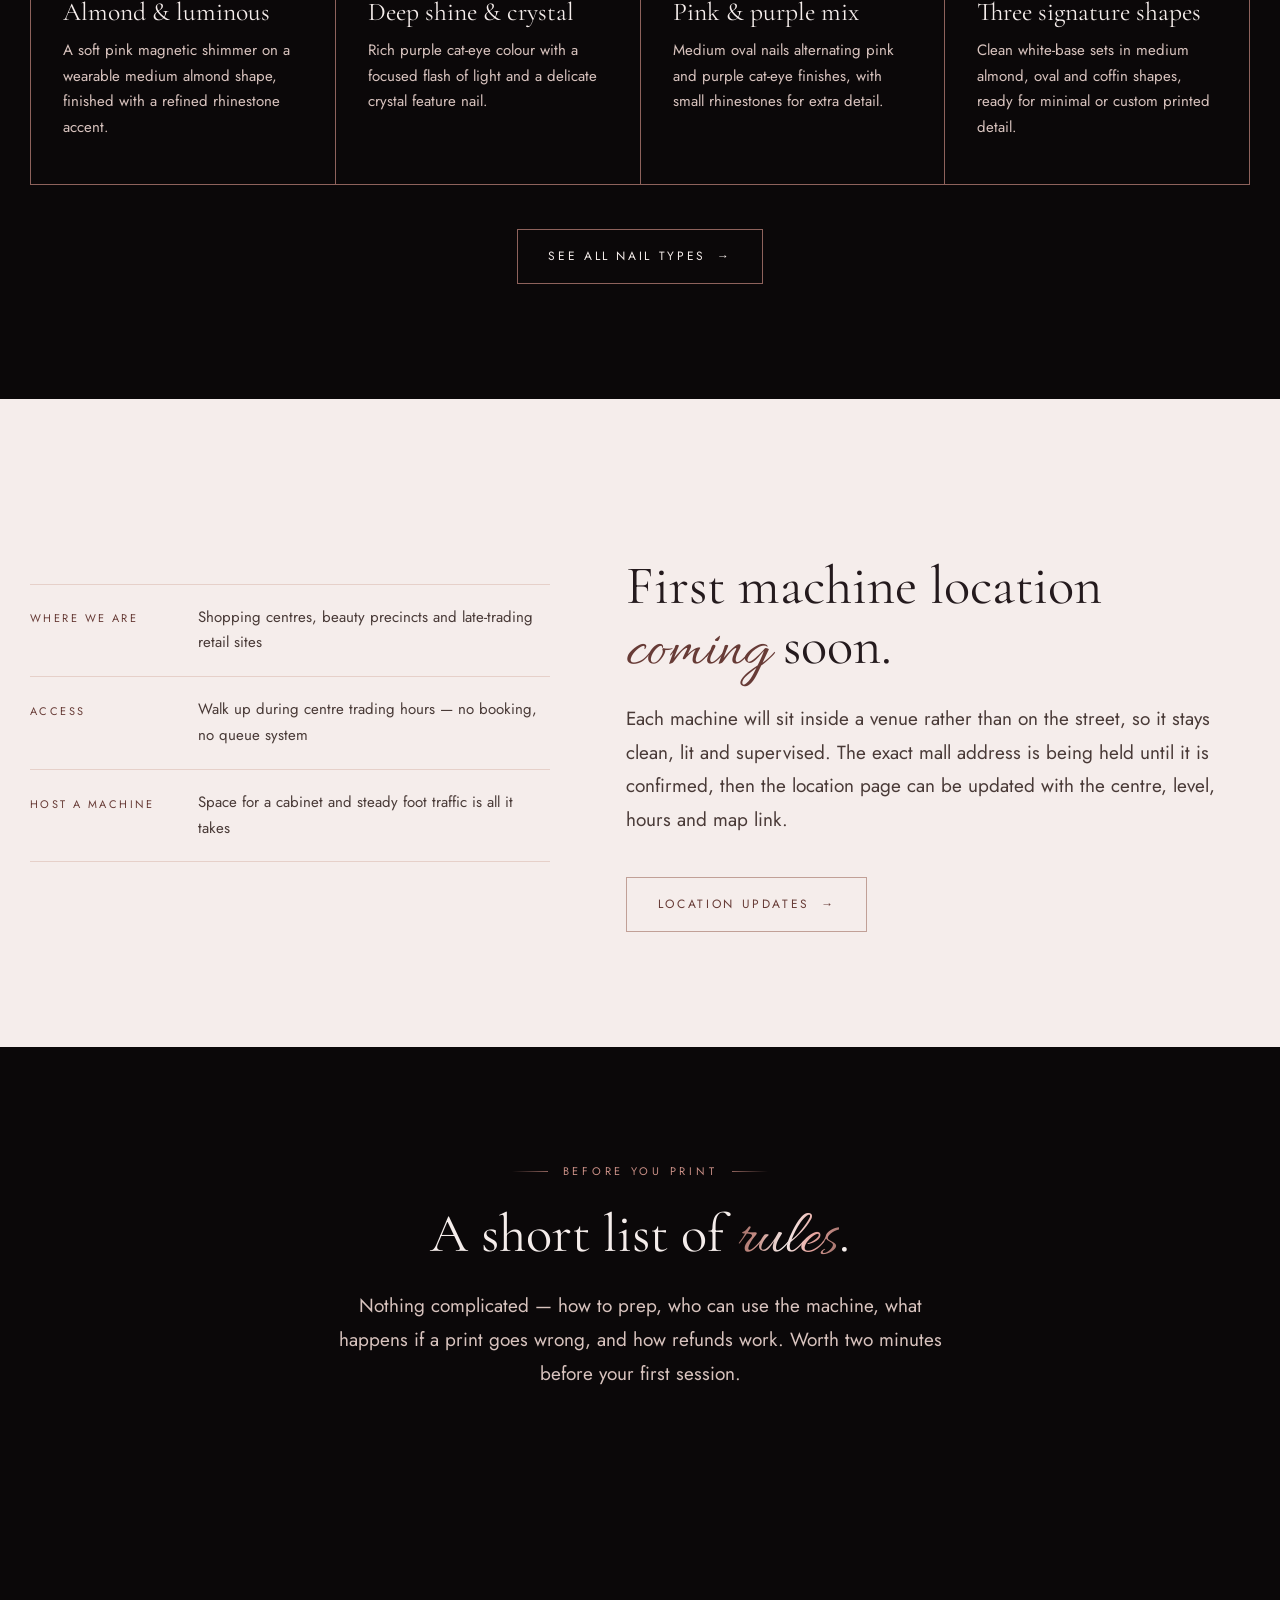
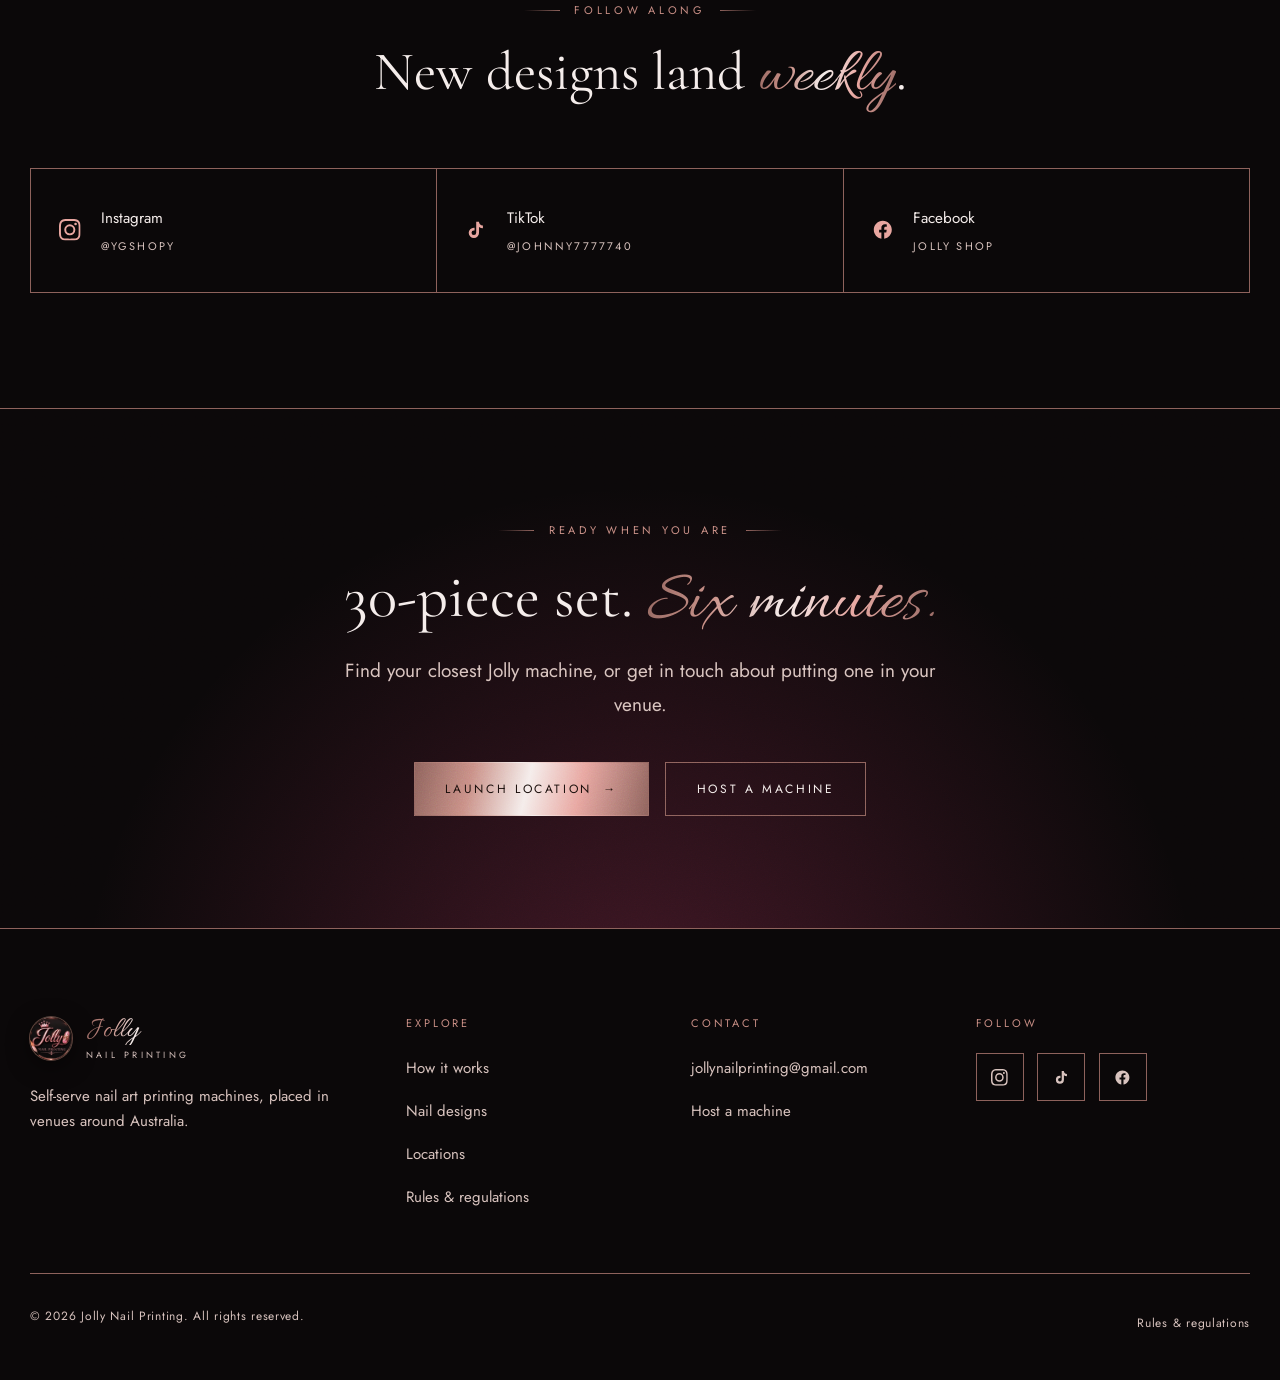
==== commit b1c79066: "Link the Jolly Shop Facebook page Added to all three footers, the home Follow along row and JSON-LD " ====
--- a/index.html
+++ b/index.html
@@ -5,14 +5,14 @@
 <meta name="viewport" content="width=device-width, initial-scale=1">
 <title>Jolly Nail Printing — Self-Serve Nail Art Vending Machines in Australia</title>
 <meta name="description" content="Jolly Nail Printing machines print salon-quality nail art onto your own nails in minutes. Watch the machine videos, browse the designs and read the rules before you print.">
-<link rel="canonical" href="https://welcometothenextlevel.github.io/jollynailprinting/">
+<link rel="canonical" href="https://jollynailprinting.com.au/">
 
 <meta property="og:type" content="website">
 <meta property="og:site_name" content="Jolly Nail Printing">
 <meta property="og:title" content="Jolly Nail Printing — Nail Art, Printed While You Wait">
 <meta property="og:description" content="Self-serve nail art vending machines. Pick a design, place your finger, walk away with a printed set in minutes.">
-<meta property="og:url" content="https://welcometothenextlevel.github.io/jollynailprinting/">
-<meta property="og:image" content="https://welcometothenextlevel.github.io/jollynailprinting/assets/jolly-nail-printing-logo.jpg">
+<meta property="og:url" content="https://jollynailprinting.com.au/">
+<meta property="og:image" content="https://jollynailprinting.com.au/assets/jolly-nail-printing-logo.jpg">
 <meta name="twitter:card" content="summary_large_image">
 <meta name="theme-color" content="#0b0809">
 
@@ -30,15 +30,16 @@
   "@type": "LocalBusiness",
   "name": "Jolly Nail Printing",
   "description": "Self-serve nail art printing vending machines in Australia.",
-  "url": "https://welcometothenextlevel.github.io/jollynailprinting/",
-  "image": "https://welcometothenextlevel.github.io/jollynailprinting/assets/jolly-nail-printing-logo.jpg",
+  "url": "https://jollynailprinting.com.au/",
+  "image": "https://jollynailprinting.com.au/assets/jolly-nail-printing-logo.jpg",
   "email": "jollynailprinting@gmail.com",
   "areaServed": "AU",
   "priceRange": "$$",
   "paymentAccepted": "Cash, Credit Card, Debit Card, Contactless",
   "sameAs": [
     "https://www.instagram.com/ygshopy/",
-    "https://www.tiktok.com/@johnny7777740"
+    "https://www.tiktok.com/@johnny7777740",
+    "https://www.facebook.com/jollyshop77"
   ]
 }
 </script>
@@ -365,7 +366,7 @@
         <h2 class="section__title">New designs land <em>weekly</em>.</h2>
       </div>
 
-      <div class="social-row social-row--two" data-reveal-group>
+      <div class="social-row" data-reveal-group>
         <a href="https://www.instagram.com/ygshopy/" target="_blank" rel="noopener" data-reveal aria-label="Jolly Nail Printing on Instagram">
           <svg aria-hidden="true"><use href="#i-ig"></use></svg>
           <span><b>Instagram</b><span>@ygshopy</span></span>
@@ -373,6 +374,10 @@
         <a href="https://www.tiktok.com/@johnny7777740" target="_blank" rel="noopener" data-reveal aria-label="Jolly Nail Printing on TikTok">
           <svg aria-hidden="true"><use href="#i-tt"></use></svg>
           <span><b>TikTok</b><span>@johnny7777740</span></span>
+        </a>
+        <a href="https://www.facebook.com/jollyshop77" target="_blank" rel="noopener" data-reveal aria-label="Jolly Nail Printing on Facebook">
+          <svg aria-hidden="true"><use href="#i-fb"></use></svg>
+          <span><b>Facebook</b><span>Jolly Shop</span></span>
         </a>
       </div>
     </div>
@@ -432,6 +437,7 @@
         <div class="social">
           <a href="https://www.instagram.com/ygshopy/" target="_blank" rel="noopener" aria-label="Jolly Nail Printing on Instagram"><svg aria-hidden="true"><use href="#i-ig"></use></svg></a>
           <a href="https://www.tiktok.com/@johnny7777740" target="_blank" rel="noopener" aria-label="Jolly Nail Printing on TikTok"><svg aria-hidden="true"><use href="#i-tt"></use></svg></a>
+          <a href="https://www.facebook.com/jollyshop77" target="_blank" rel="noopener" aria-label="Jolly Nail Printing on Facebook"><svg aria-hidden="true"><use href="#i-fb"></use></svg></a>
         </div>
       </div>
     </div>
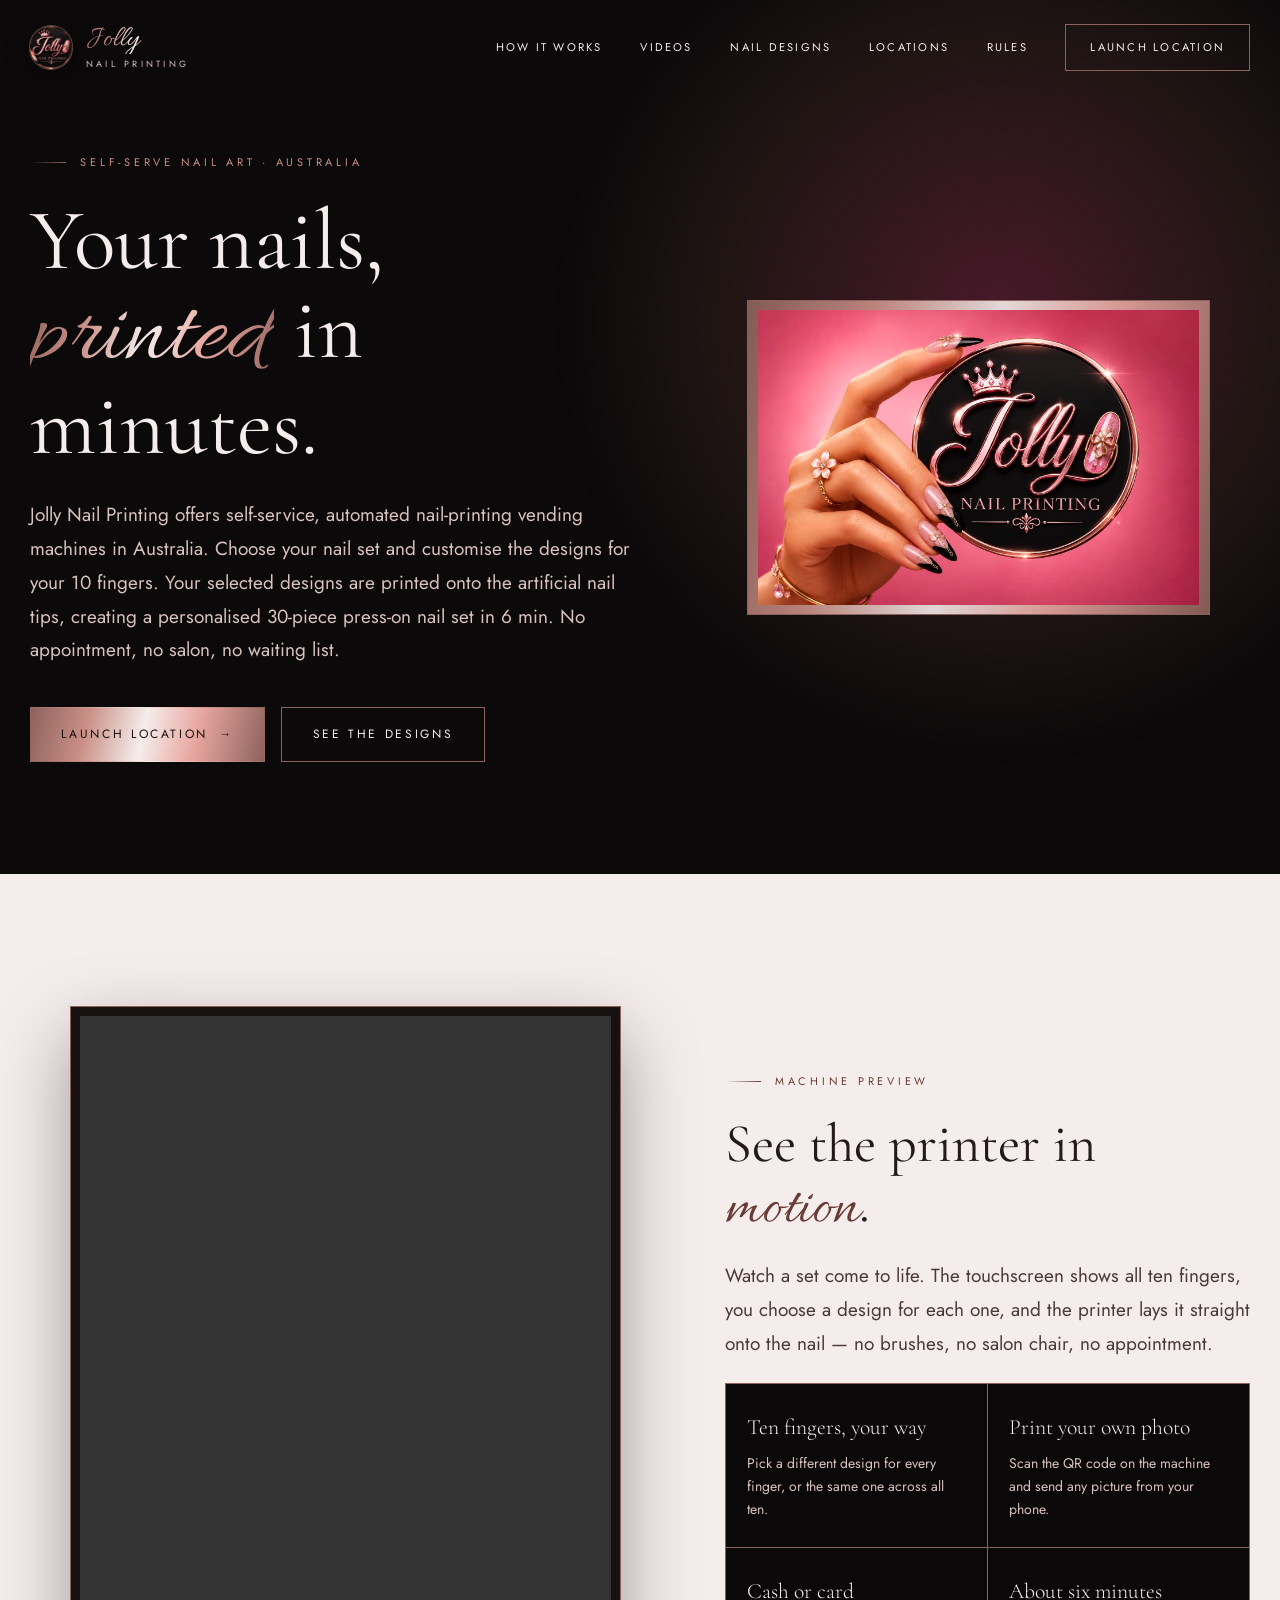
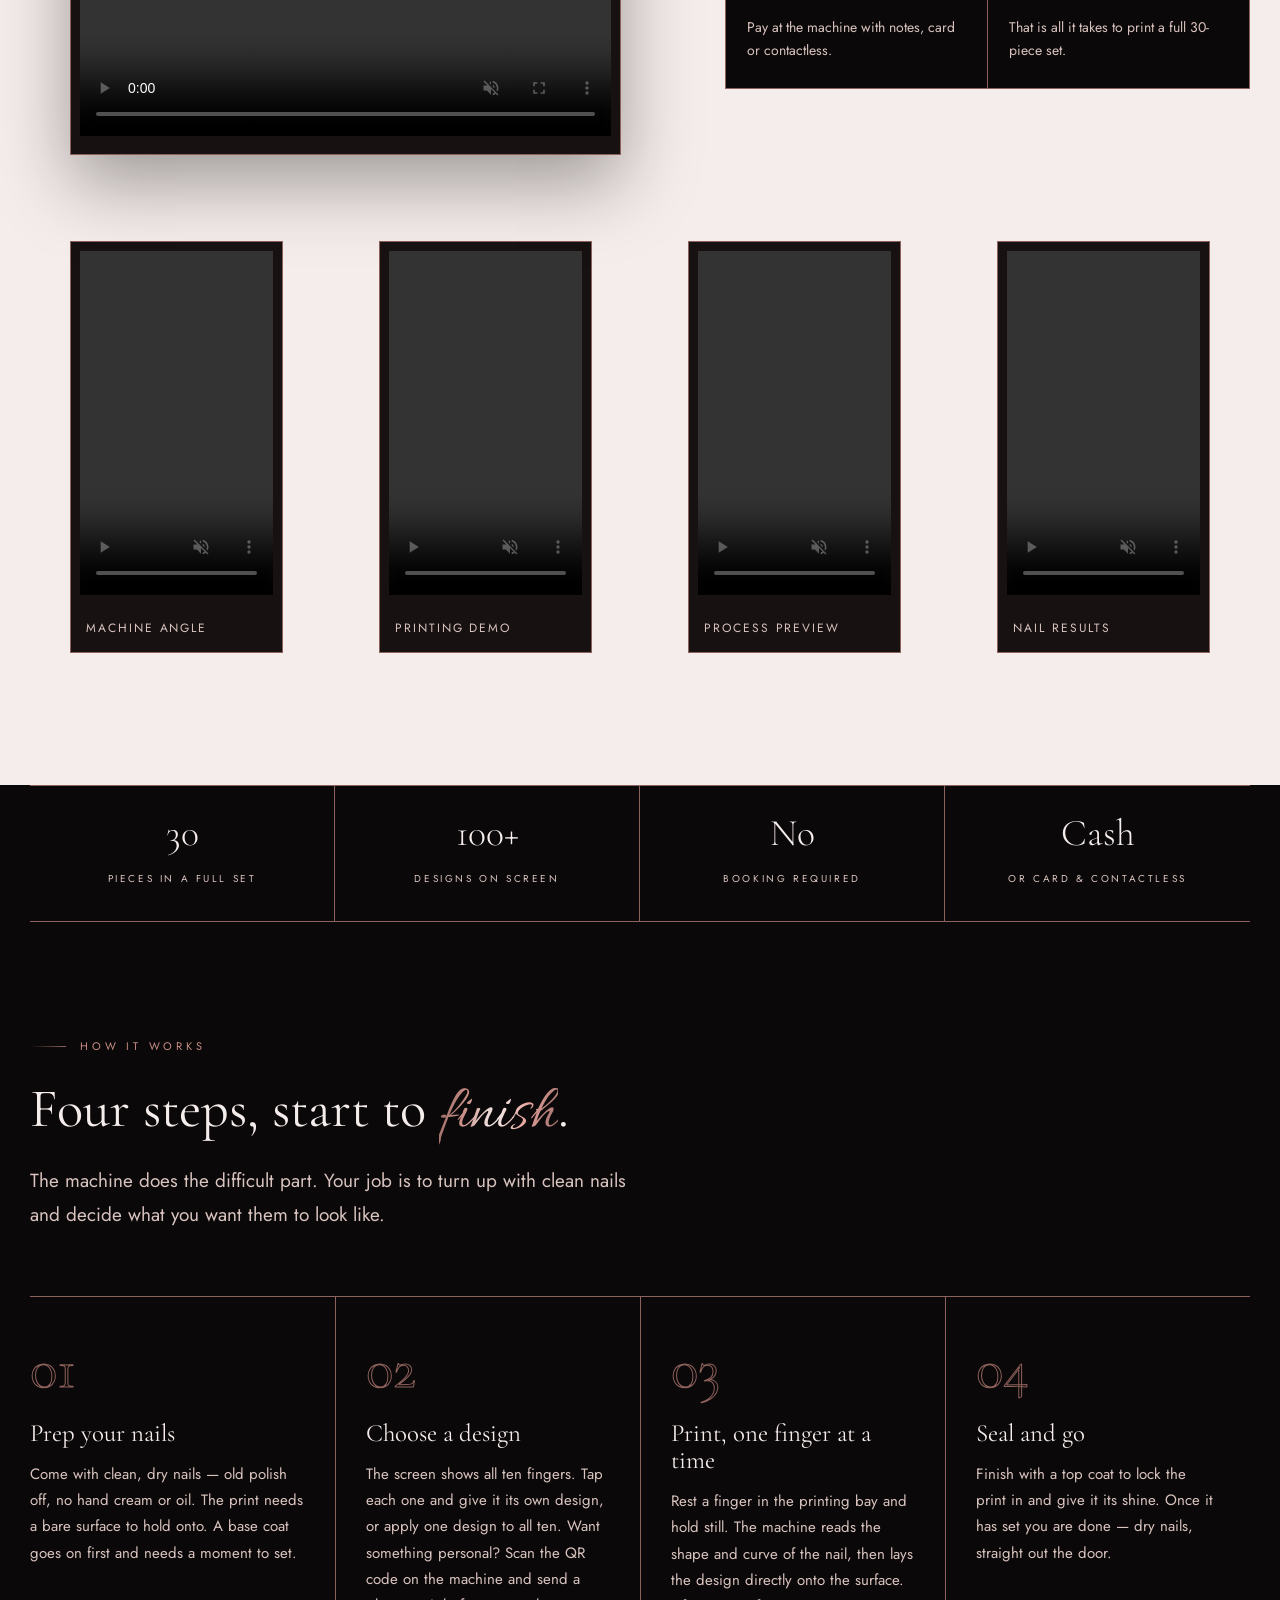
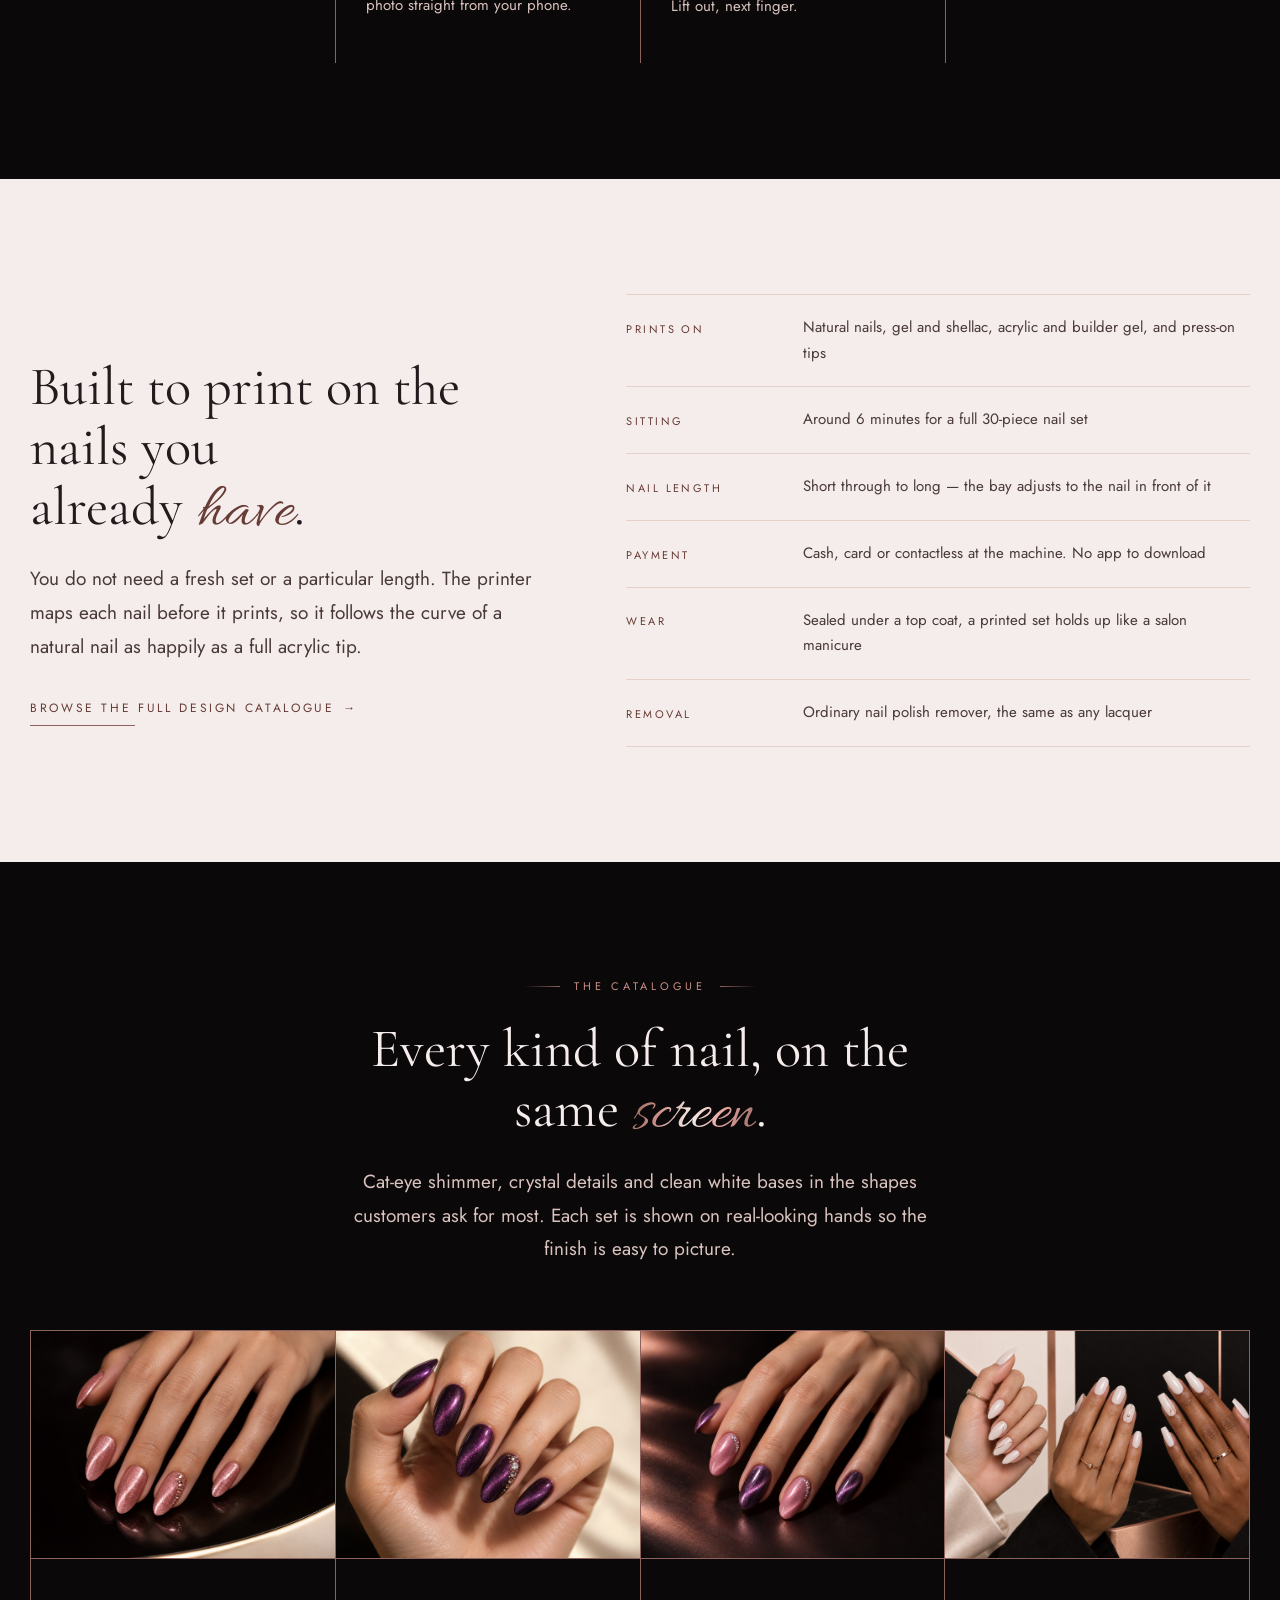
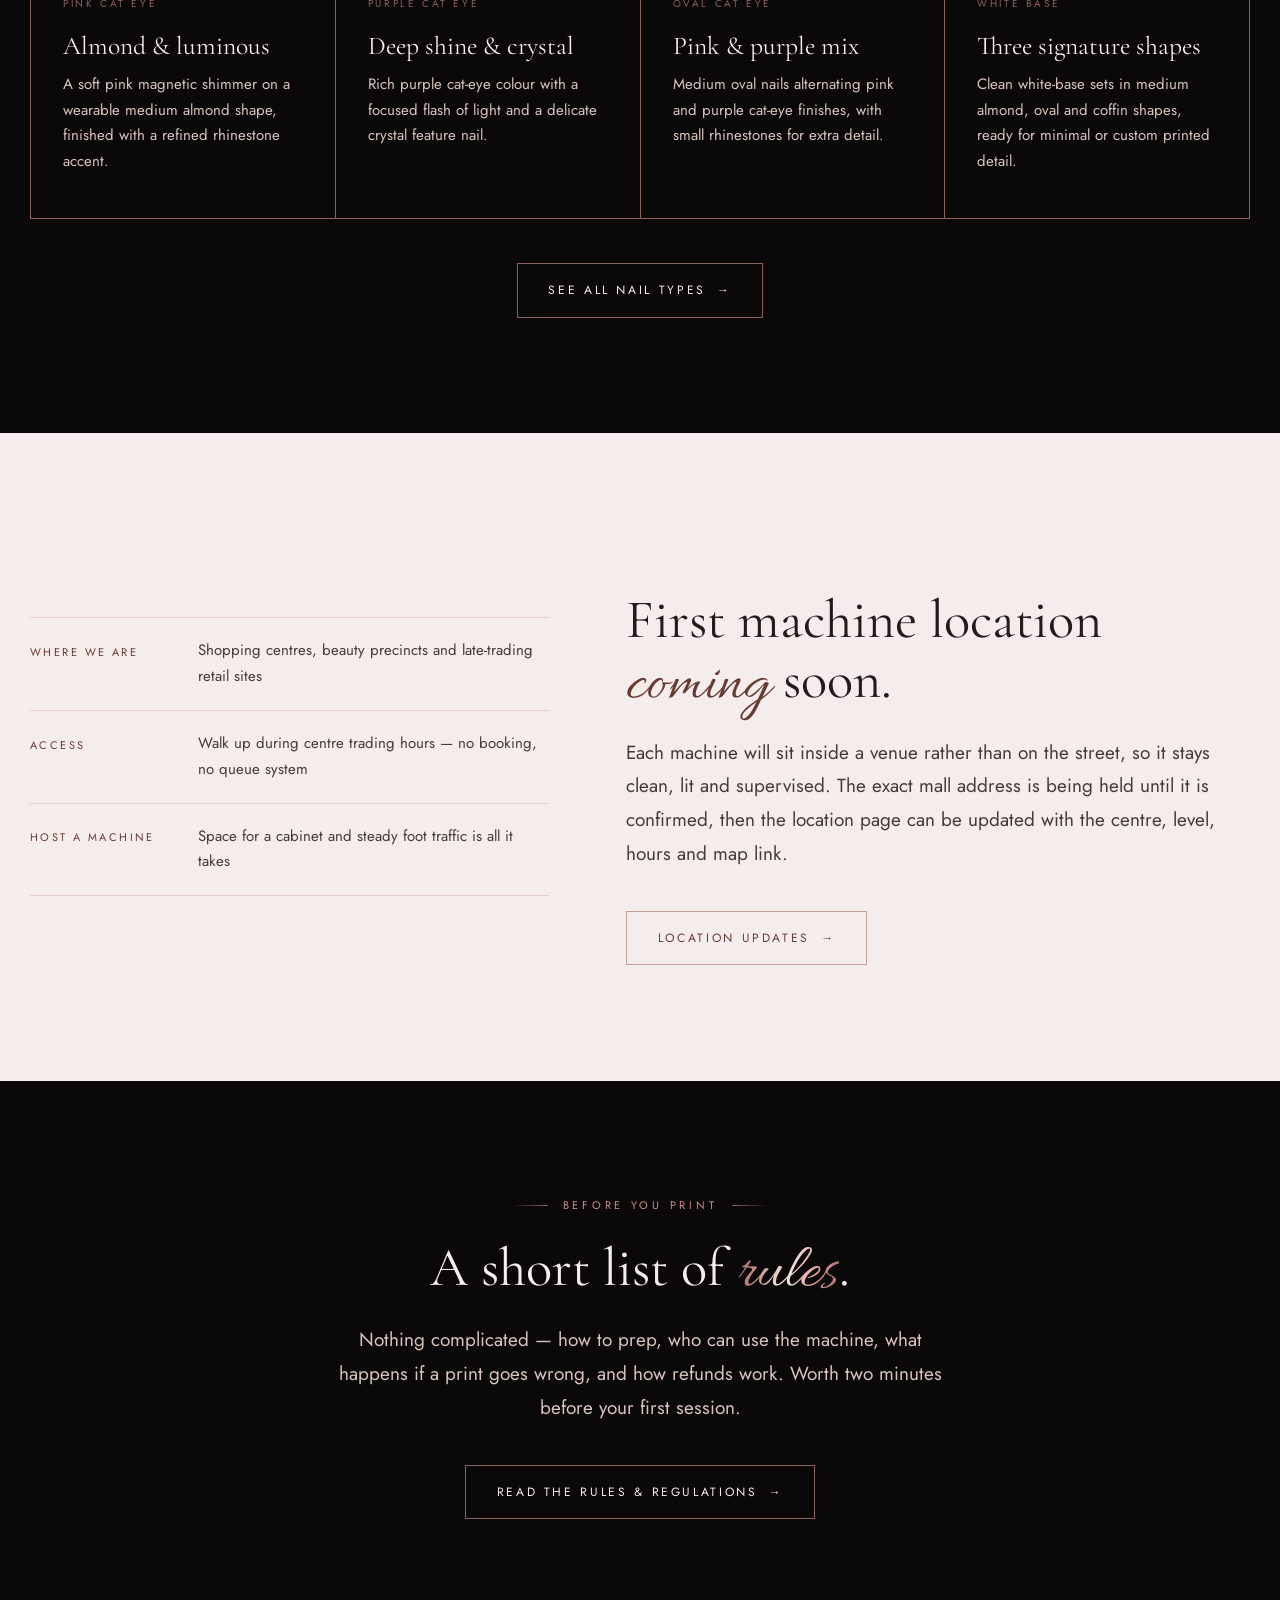
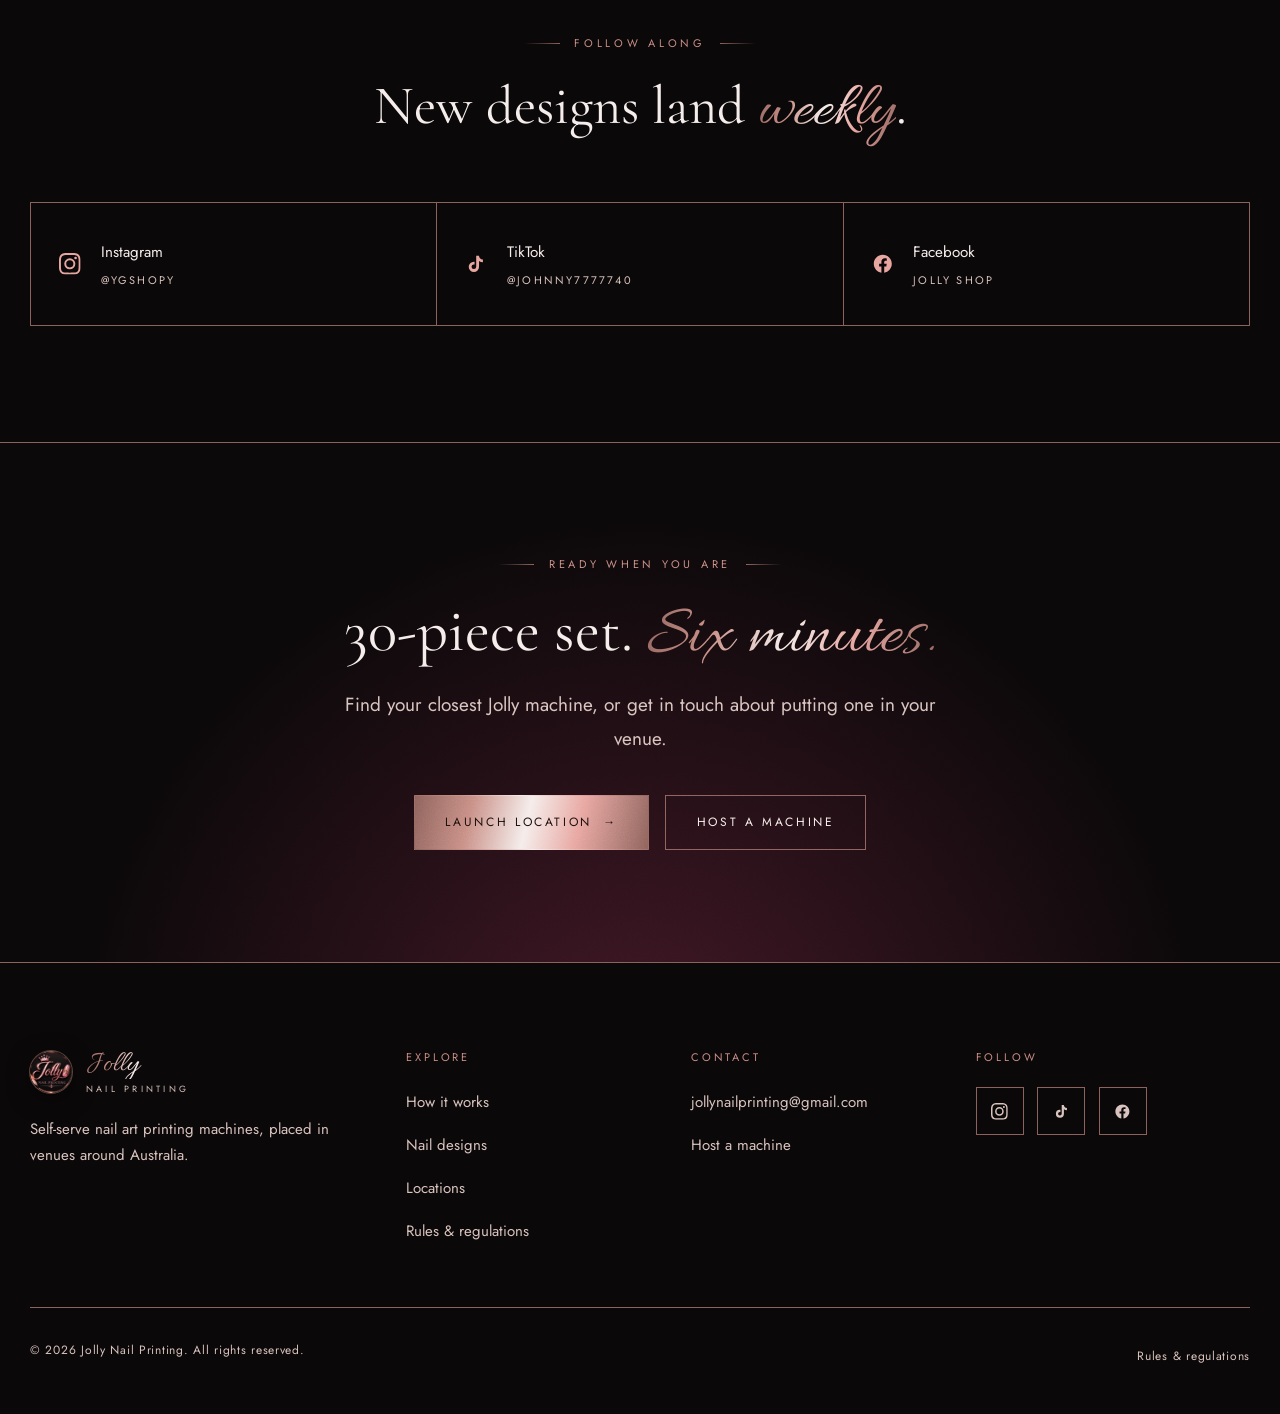
==== commit eed810fa: "Hero intro: JK's exact wording (designs printed onto press-on tips) Also updated the meta and Open G" ====
--- a/index.html
+++ b/index.html
@@ -4,13 +4,13 @@
 <meta charset="utf-8">
 <meta name="viewport" content="width=device-width, initial-scale=1">
 <title>Jolly Nail Printing — Self-Serve Nail Art Vending Machines in Australia</title>
-<meta name="description" content="Jolly Nail Printing machines print salon-quality nail art onto your own nails in minutes. Watch the machine videos, browse the designs and read the rules before you print.">
+<meta name="description" content="Jolly Nail Printing machines print your chosen designs onto artificial nail tips, creating a personalised 30-piece press-on nail set in 6 minutes. Watch the machine videos, browse the designs and read the rules before you print.">
 <link rel="canonical" href="https://jollynailprinting.com.au/">
 
 <meta property="og:type" content="website">
 <meta property="og:site_name" content="Jolly Nail Printing">
 <meta property="og:title" content="Jolly Nail Printing — Nail Art, Printed While You Wait">
-<meta property="og:description" content="Self-serve nail art vending machines. Pick a design, place your finger, walk away with a printed set in minutes.">
+<meta property="og:description" content="Self-service nail-printing vending machines in Australia. Customise designs for all 10 fingers and get a personalised 30-piece press-on nail set in 6 minutes.">
 <meta property="og:url" content="https://jollynailprinting.com.au/">
 <meta property="og:image" content="https://jollynailprinting.com.au/assets/jolly-nail-printing-logo.jpg">
 <meta name="twitter:card" content="summary_large_image">
@@ -57,7 +57,7 @@
 
 <header class="site-header">
   <div class="shell">
-    <a class="wordmark" href="index.html" aria-label="Jolly Nail Printing — home">
+    <a class="wordmark" href="/" aria-label="Jolly Nail Printing — home">
       <img class="wordmark__badge" src="assets/logo-badge.png" alt="" width="64" height="64">
       <span class="wordmark__type">
         <span class="wordmark__name">Jolly</span>
@@ -70,12 +70,12 @@
     </button>
 
     <nav class="nav" id="primary-nav" aria-label="Primary">
-      <a href="index.html#how-it-works">How It Works</a>
-      <a href="index.html#videos">Videos</a>
-      <a href="nails.html">Nail Designs</a>
-      <a href="locations.html">Locations</a>
-      <a href="locations.html#rules">Rules</a>
-      <a class="btn" href="locations.html"><span>Launch location</span></a>
+      <a href="/#how-it-works">How It Works</a>
+      <a href="/#videos">Videos</a>
+      <a href="/nails">Nail Designs</a>
+      <a href="/locations">Locations</a>
+      <a href="/locations#rules">Rules</a>
+      <a class="btn" href="/locations"><span>Launch location</span></a>
     </nav>
   </div>
 </header>
@@ -90,13 +90,14 @@
           <p class="eyebrow" data-reveal>Self-serve nail art &middot; Australia</p>
           <h1 class="hero__title" data-reveal>Your nails,<br><em>printed</em> in minutes.</h1>
           <p class="lede" data-reveal>
-            A Jolly machine is a whole nail-art studio in a cabinet. Choose a design on the
-            touchscreen, rest one finger in the printing bay, and the design goes straight onto
-            your nail. A full 30-piece nail set takes around six minutes — no appointment, no salon chair, no waiting list.
+            Jolly Nail Printing offers self-service, automated nail-printing vending machines in
+            Australia. Choose your nail set and customise the designs for your 10 fingers. Your
+            selected designs are printed onto the artificial nail tips, creating a personalised
+            30-piece press-on nail set in 6 min. No appointment, no salon, no waiting list.
           </p>
           <div class="hero__actions" data-reveal>
-            <a class="btn btn--solid" href="locations.html"><span>Launch location</span> <span class="btn-arrow" aria-hidden="true">&rarr;</span></a>
-            <a class="btn" href="nails.html"><span>See the designs</span></a>
+            <a class="btn btn--solid" href="/locations"><span>Launch location</span> <span class="btn-arrow" aria-hidden="true">&rarr;</span></a>
+            <a class="btn" href="/nails"><span>See the designs</span></a>
           </div>
         </div>
 
@@ -226,7 +227,7 @@
             it prints, so it follows the curve of a natural nail as happily as a full acrylic tip.
           </p>
           <p data-reveal style="margin-top:1.75rem">
-            <a class="link" href="nails.html"><span>Browse the full design catalogue</span> <span class="btn-arrow" aria-hidden="true">&rarr;</span></a>
+            <a class="link" href="/nails"><span>Browse the full design catalogue</span> <span class="btn-arrow" aria-hidden="true">&rarr;</span></a>
           </p>
         </div>
 
@@ -302,7 +303,7 @@
       </div>
 
       <p style="text-align:center;margin-top:2.75rem" data-reveal>
-        <a class="btn" href="nails.html"><span>See all nail types</span> <span class="btn-arrow" aria-hidden="true">&rarr;</span></a>
+        <a class="btn" href="/nails"><span>See all nail types</span> <span class="btn-arrow" aria-hidden="true">&rarr;</span></a>
       </p>
     </div>
   </section>
@@ -336,7 +337,7 @@
             location page can be updated with the centre, level, hours and map link.
           </p>
           <div class="hero__actions" data-reveal>
-            <a class="btn" href="locations.html"><span>Location updates</span> <span class="btn-arrow" aria-hidden="true">&rarr;</span></a>
+            <a class="btn" href="/locations"><span>Location updates</span> <span class="btn-arrow" aria-hidden="true">&rarr;</span></a>
           </div>
         </div>
       </div>
@@ -353,7 +354,7 @@
         wrong, and how refunds work. Worth two minutes before your first session.
       </p>
       <p style="margin-top:2.5rem" data-reveal>
-        <a class="btn" href="locations.html#rules"><span>Read the rules &amp; regulations</span> <span class="btn-arrow" aria-hidden="true">&rarr;</span></a>
+        <a class="btn" href="/locations#rules"><span>Read the rules &amp; regulations</span> <span class="btn-arrow" aria-hidden="true">&rarr;</span></a>
       </p>
     </div>
   </section>
@@ -392,7 +393,7 @@
         Find your closest Jolly machine, or get in touch about putting one in your venue.
       </p>
       <div class="cta__actions" data-reveal>
-        <a class="btn btn--solid" href="locations.html"><span>Launch location</span> <span class="btn-arrow" aria-hidden="true">&rarr;</span></a>
+        <a class="btn btn--solid" href="/locations"><span>Launch location</span> <span class="btn-arrow" aria-hidden="true">&rarr;</span></a>
         <a class="btn" href="mailto:jollynailprinting@gmail.com"><span>Host a machine</span></a>
       </div>
     </div>
@@ -404,7 +405,7 @@
   <div class="shell">
     <div class="footer__grid">
       <div class="footer__about">
-        <a class="wordmark" href="index.html" aria-label="Jolly Nail Printing — home">
+        <a class="wordmark" href="/" aria-label="Jolly Nail Printing — home">
           <img class="wordmark__badge" src="assets/logo-badge.png" alt="" width="64" height="64">
           <span class="wordmark__type">
             <span class="wordmark__name">Jolly</span>
@@ -417,10 +418,10 @@
       <div>
         <h4>Explore</h4>
         <ul>
-          <li><a href="index.html#how-it-works">How it works</a></li>
-          <li><a href="nails.html">Nail designs</a></li>
-          <li><a href="locations.html">Locations</a></li>
-          <li><a href="locations.html#rules">Rules &amp; regulations</a></li>
+          <li><a href="/#how-it-works">How it works</a></li>
+          <li><a href="/nails">Nail designs</a></li>
+          <li><a href="/locations">Locations</a></li>
+          <li><a href="/locations#rules">Rules &amp; regulations</a></li>
         </ul>
       </div>
 
@@ -428,7 +429,7 @@
         <h4>Contact</h4>
         <ul>
           <li><a href="mailto:jollynailprinting@gmail.com">jollynailprinting@gmail.com</a></li>
-          <li><a href="locations.html#host">Host a machine</a></li>
+          <li><a href="/locations#host">Host a machine</a></li>
         </ul>
       </div>
 
@@ -444,7 +445,7 @@
 
     <div class="footer__bottom">
       <p>&copy; <span id="year">2026</span> Jolly Nail Printing. All rights reserved.</p>
-      <p><a href="locations.html#rules">Rules &amp; regulations</a></p>
+      <p><a href="/locations#rules">Rules &amp; regulations</a></p>
     </div>
   </div>
 </footer>
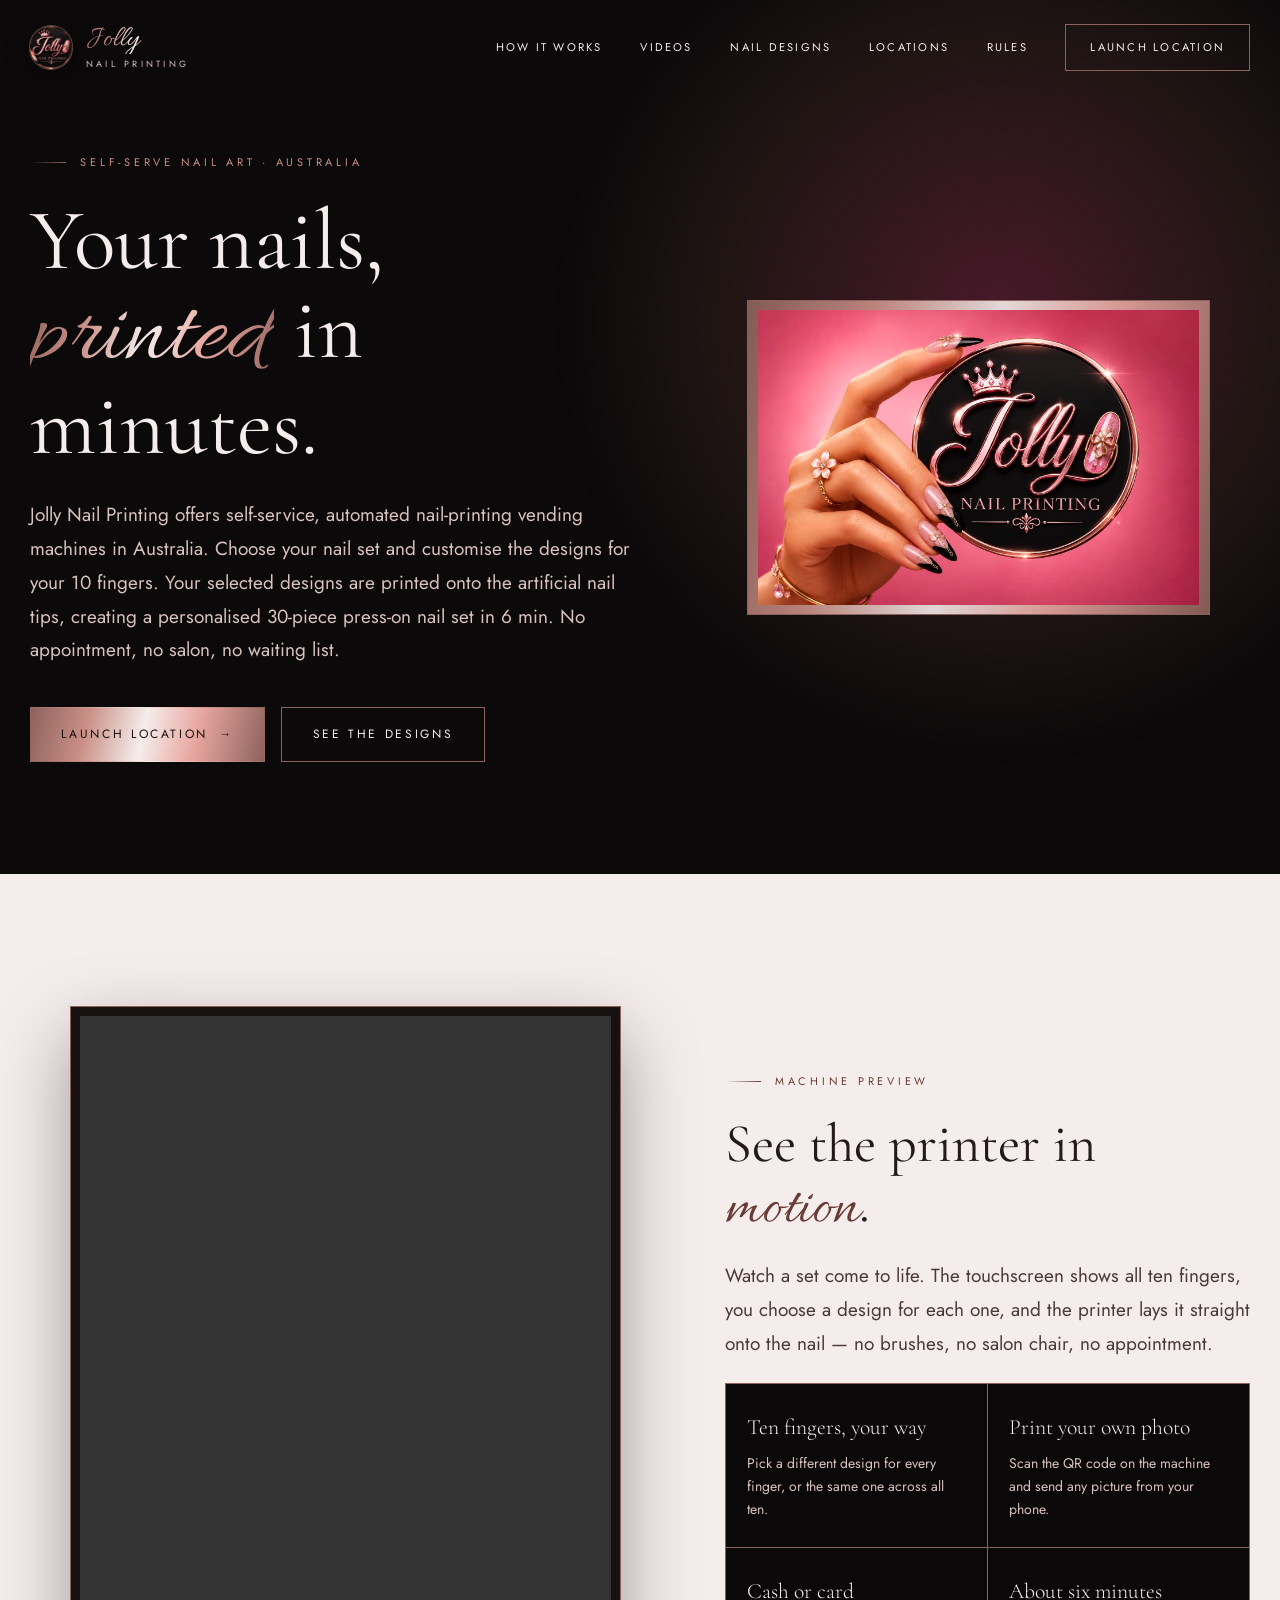
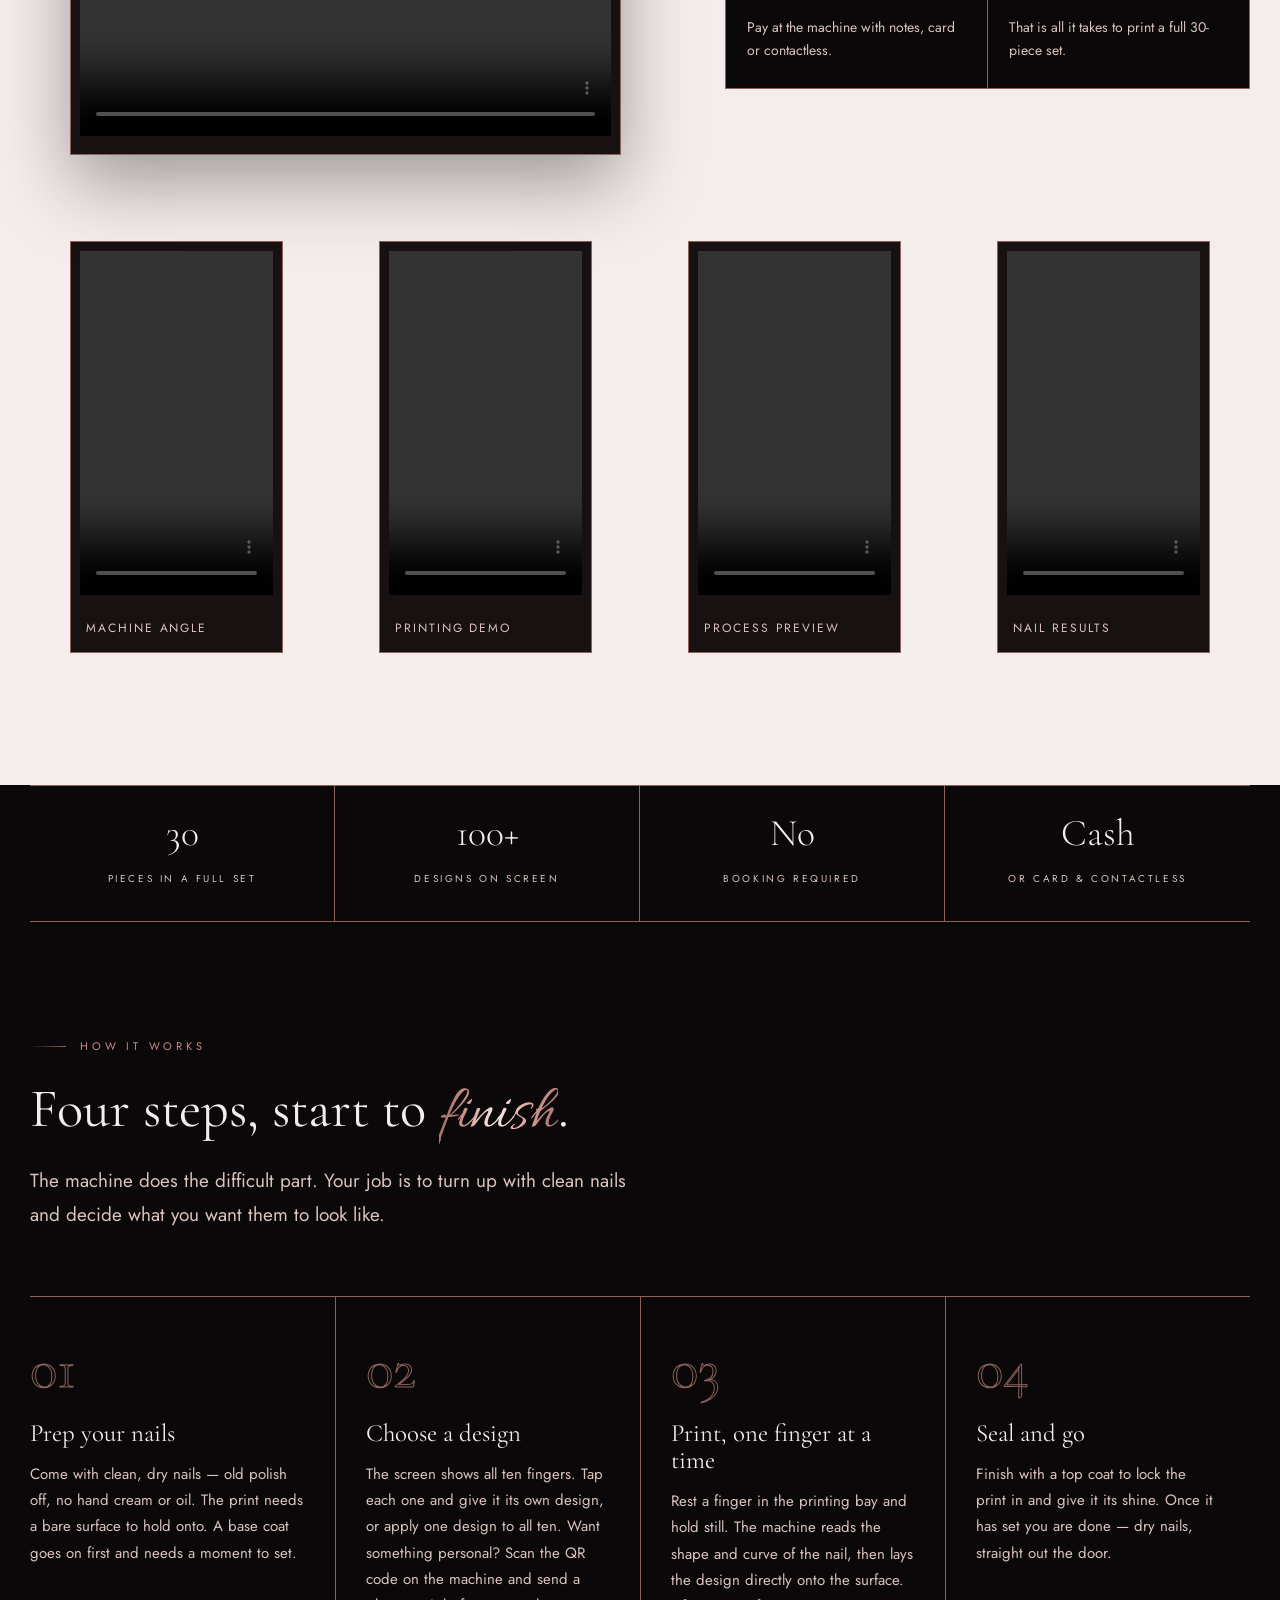
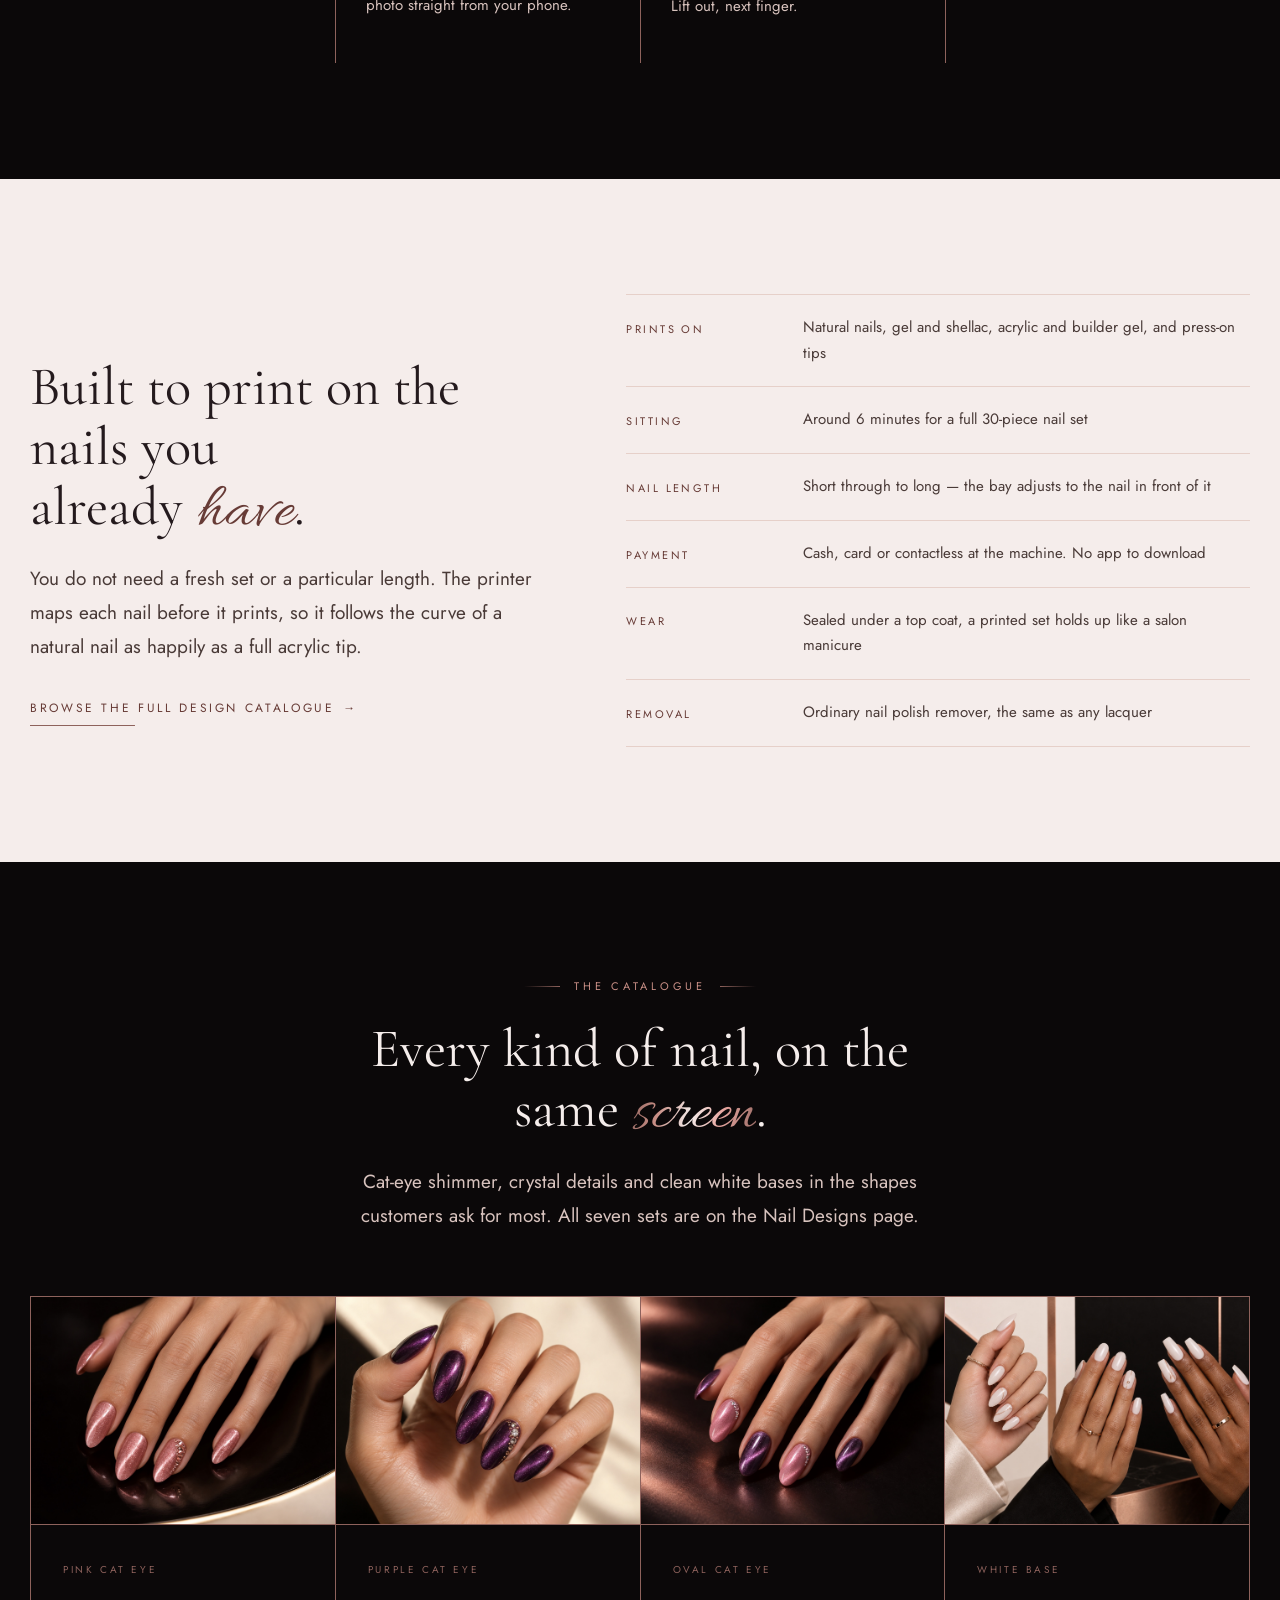
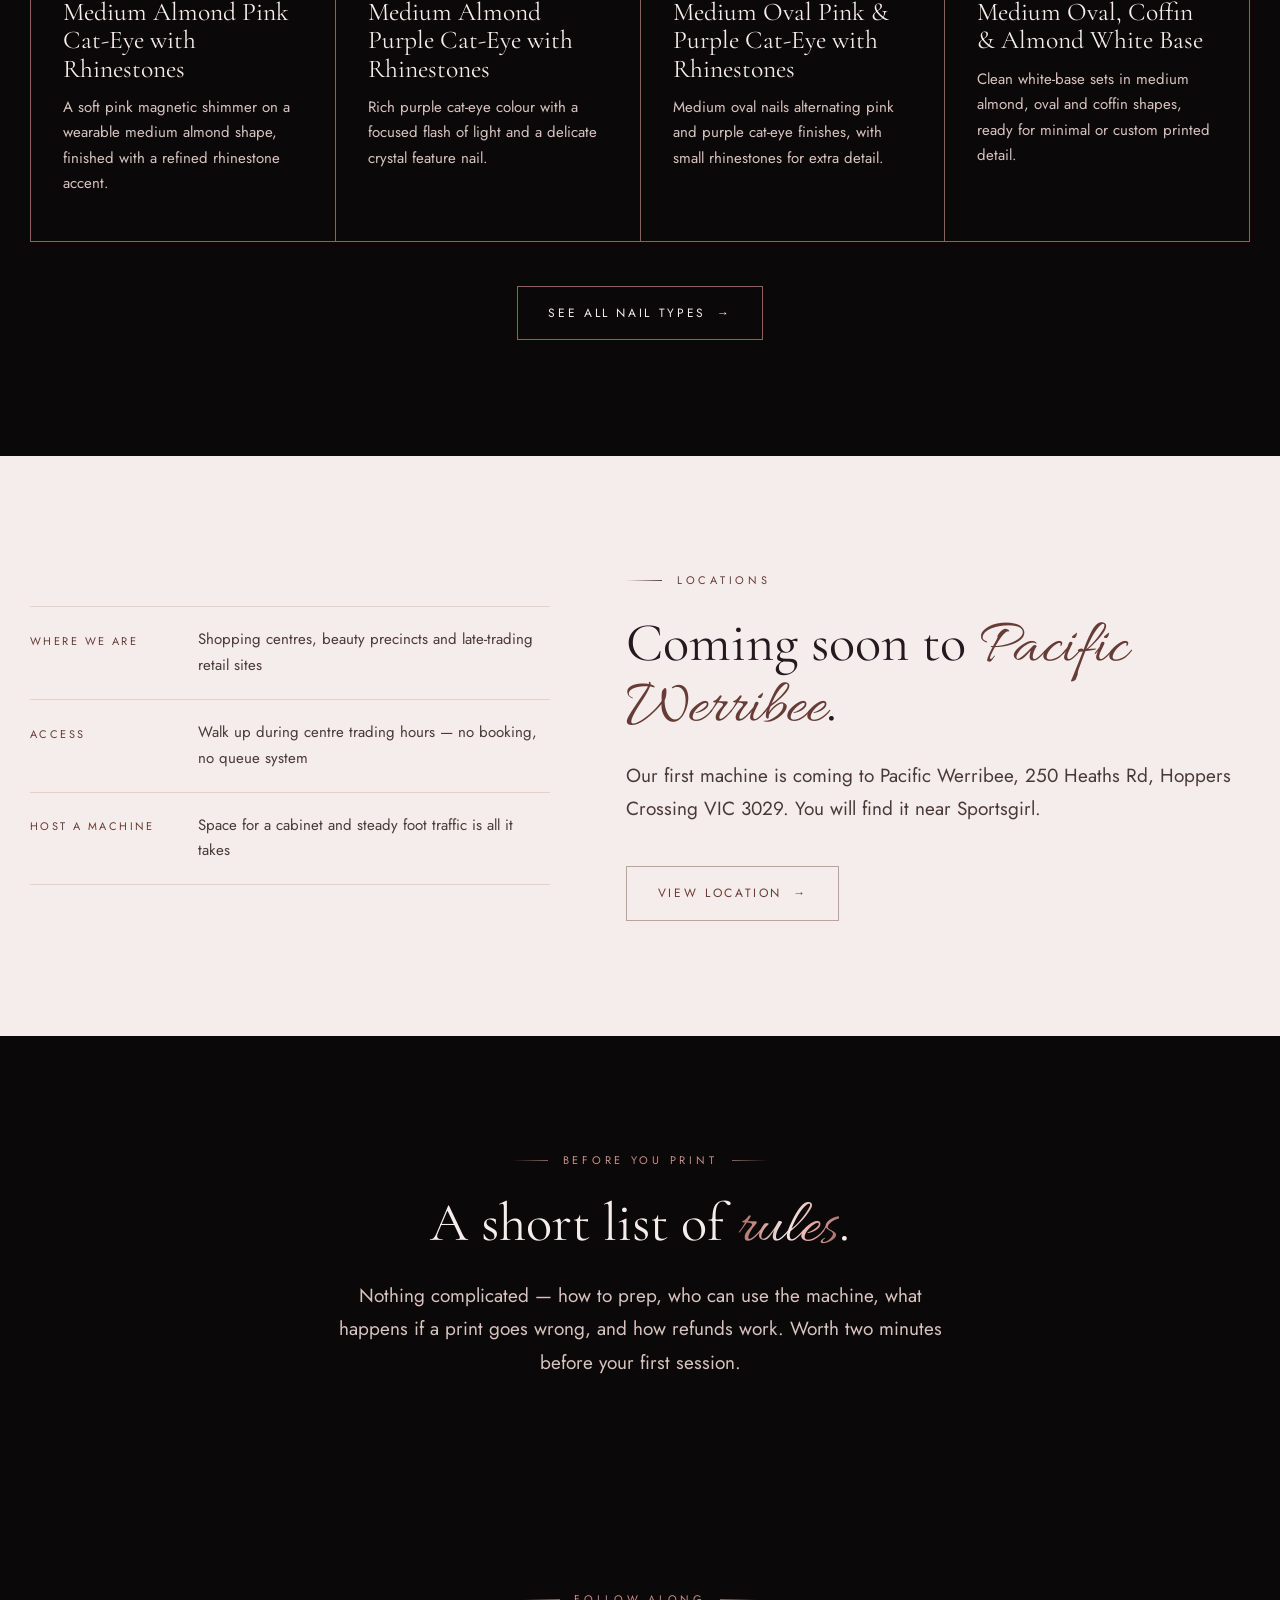
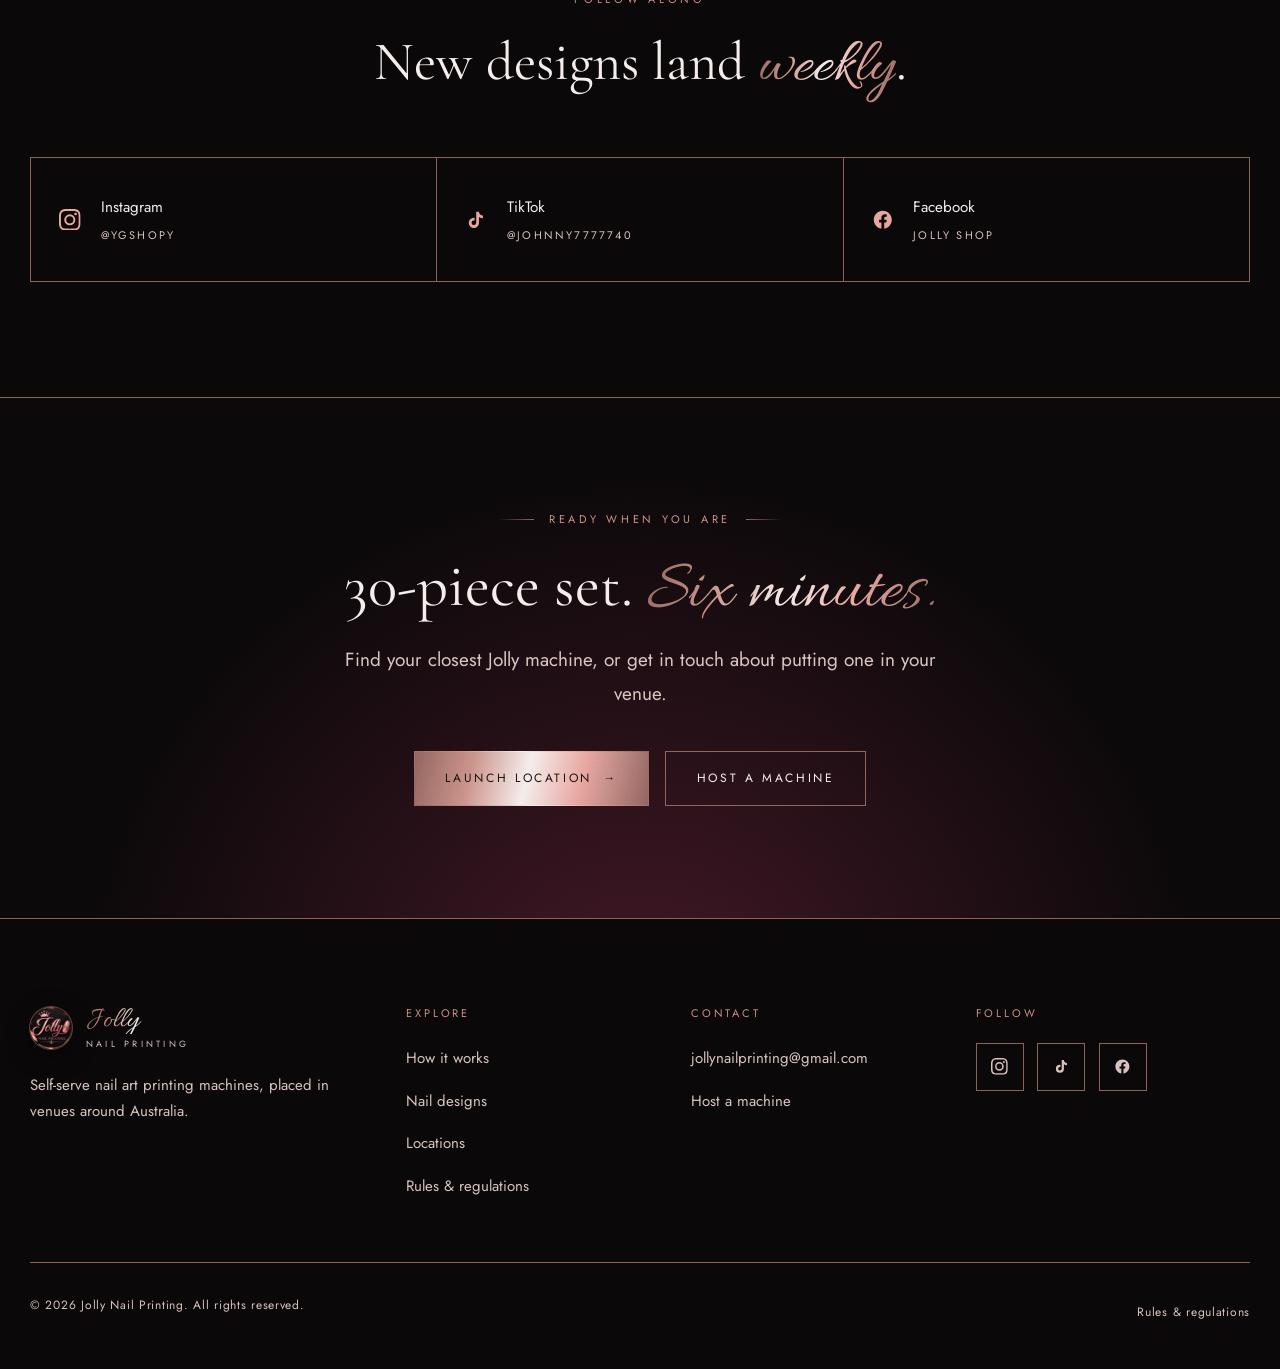
==== commit 2ef60763: "Add Pacific Werribee location and JK's seven nail sets - Location: Pacific Werribee, 250 Heaths Rd, " ====
--- a/index.html
+++ b/index.html
@@ -33,6 +33,14 @@
   "url": "https://jollynailprinting.com.au/",
   "image": "https://jollynailprinting.com.au/assets/jolly-nail-printing-logo.jpg",
   "email": "jollynailprinting@gmail.com",
+  "address": {
+    "@type": "PostalAddress",
+    "streetAddress": "Pacific Werribee, 250 Heaths Rd",
+    "addressLocality": "Hoppers Crossing",
+    "addressRegion": "VIC",
+    "postalCode": "3029",
+    "addressCountry": "AU"
+  },
   "areaServed": "AU",
   "priceRange": "$$",
   "paymentAccepted": "Cash, Credit Card, Debit Card, Contactless",
@@ -271,7 +279,7 @@
         <h2 class="section__title">Every kind of nail, on the same <em>screen</em>.</h2>
         <p class="lede">
           Cat-eye shimmer, crystal details and clean white bases in the shapes customers ask for
-          most. Each set is shown on real-looking hands so the finish is easy to picture.
+          most. All seven sets are on the Nail Designs page.
         </p>
       </div>
 
@@ -279,25 +287,25 @@
         <article class="card" data-reveal>
           <img class="card__image" src="assets/nails/pink-almond-cat-eye.jpg" alt="Medium almond nails with pink cat-eye polish and a rhinestone accent" width="1448" height="1086" loading="lazy">
           <span class="card__tag">Pink cat eye</span>
-          <h3>Almond &amp; luminous</h3>
+          <h3>Medium Almond Pink Cat-Eye with Rhinestones</h3>
           <p>A soft pink magnetic shimmer on a wearable medium almond shape, finished with a refined rhinestone accent.</p>
         </article>
         <article class="card" data-reveal>
           <img class="card__image" src="assets/nails/purple-almond-cat-eye.jpg" alt="Medium almond nails with purple cat-eye polish and rhinestone details" width="1448" height="1086" loading="lazy">
           <span class="card__tag">Purple cat eye</span>
-          <h3>Deep shine &amp; crystal</h3>
+          <h3>Medium Almond Purple Cat-Eye with Rhinestones</h3>
           <p>Rich purple cat-eye colour with a focused flash of light and a delicate crystal feature nail.</p>
         </article>
         <article class="card" data-reveal>
           <img class="card__image" src="assets/nails/pink-purple-oval-cat-eye.jpg" alt="Medium oval nails in pink and purple cat-eye polish with rhinestones" width="1448" height="1086" loading="lazy">
           <span class="card__tag">Oval cat eye</span>
-          <h3>Pink &amp; purple mix</h3>
+          <h3>Medium Oval Pink &amp; Purple Cat-Eye with Rhinestones</h3>
           <p>Medium oval nails alternating pink and purple cat-eye finishes, with small rhinestones for extra detail.</p>
         </article>
         <article class="card" data-reveal>
           <img class="card__image" src="assets/nails/white-base-shapes.jpg" alt="White-base nail sets in medium almond, oval and coffin shapes" width="1448" height="1086" loading="lazy">
           <span class="card__tag">White base</span>
-          <h3>Three signature shapes</h3>
+          <h3>Medium Oval, Coffin &amp; Almond White Base</h3>
           <p>Clean white-base sets in medium almond, oval and coffin shapes, ready for minimal or custom printed detail.</p>
         </article>
       </div>
@@ -330,14 +338,13 @@
         </div>
         <div>
           <p class="eyebrow" data-reveal>Locations</p>
-          <h2 class="section__title" data-reveal>First machine location <em>coming</em> soon.</h2>
+          <h2 class="section__title" data-reveal>Coming soon to <em>Pacific Werribee</em>.</h2>
           <p class="lede" data-reveal>
-            Each machine will sit inside a venue rather than on the street, so it stays clean, lit
-            and supervised. The exact mall address is being held until it is confirmed, then the
-            location page can be updated with the centre, level, hours and map link.
+            Our first machine is coming to Pacific Werribee, 250 Heaths Rd, Hoppers Crossing VIC 3029.
+            You will find it near Sportsgirl.
           </p>
           <div class="hero__actions" data-reveal>
-            <a class="btn" href="/locations"><span>Location updates</span> <span class="btn-arrow" aria-hidden="true">&rarr;</span></a>
+            <a class="btn" href="/locations"><span>View location</span> <span class="btn-arrow" aria-hidden="true">&rarr;</span></a>
           </div>
         </div>
       </div>
--- a/css/style.css
+++ b/css/style.css
@@ -691,9 +691,6 @@
   object-position:center;
   border-bottom:1px solid var(--ink-line);
 }
-.card__image--left{object-position:left center;}
-.card__image--center{object-position:center;}
-.card__image--right{object-position:right center;}
 .section--light .card__image{border-bottom-color:rgba(142,98,92,.45);}
 
 /* A nail drawn in CSS — used as the small motif on design cards. */
@@ -1016,3 +1013,17 @@
 
 .social-row--two{grid-template-columns:repeat(2,1fr);}
 @media (max-width:760px){.social-row--two{grid-template-columns:1fr;}}
+
+/* Real tray photo, kept small because the supplied originals are low resolution. */
+.card__tray{
+  display:flex;align-items:center;gap:.9rem;
+  margin:1.25rem 0 0;padding-top:1.1rem;
+  border-top:1px solid var(--ink-line);
+}
+.card__tray img{width:7.5rem;height:auto;flex:none;}
+.card__tray figcaption{font-size:.8125rem;line-height:1.4;color:var(--muted-on-dark);}
+
+/* Seven sets leave a gap in the last row, so draw the lines per card
+   instead of showing the grid background through the empty cell. */
+.cards--sets{background:none;border:0;}
+.cards--sets .card{outline:1px solid var(--ink-line);}
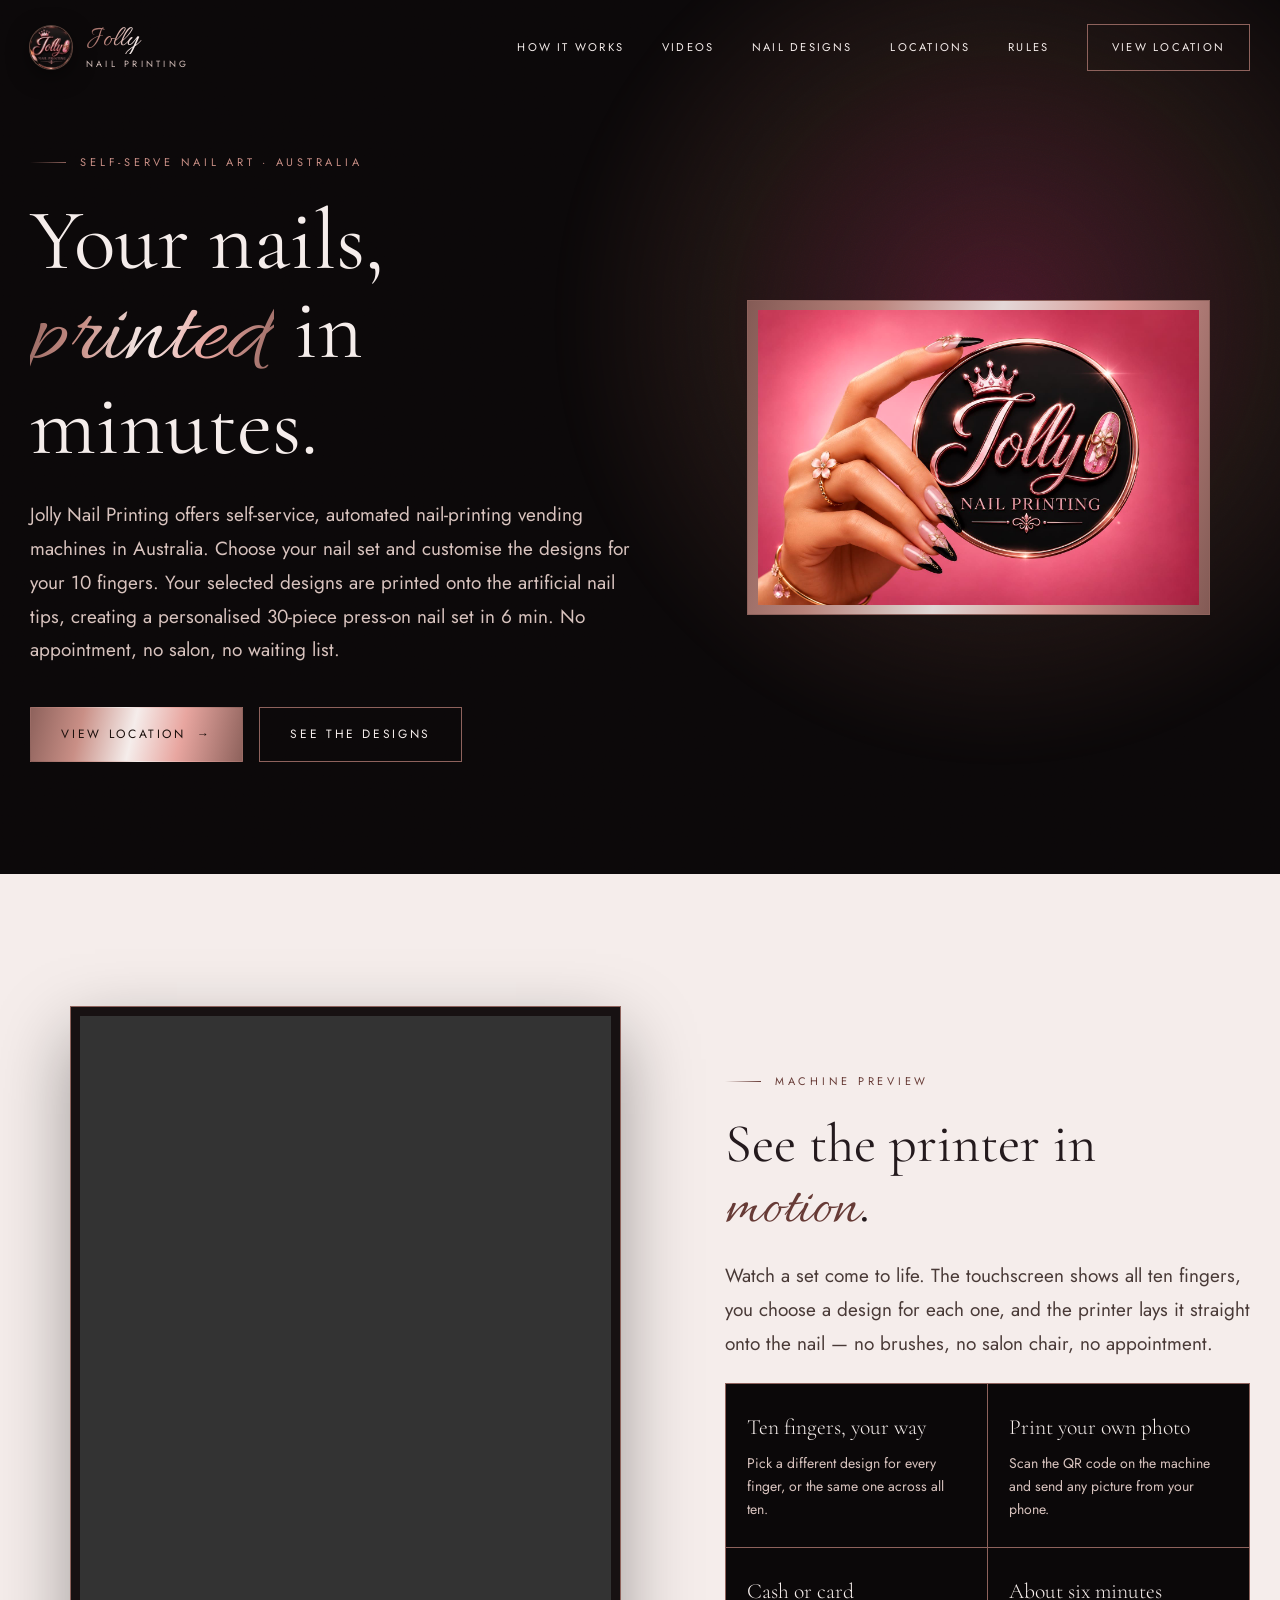
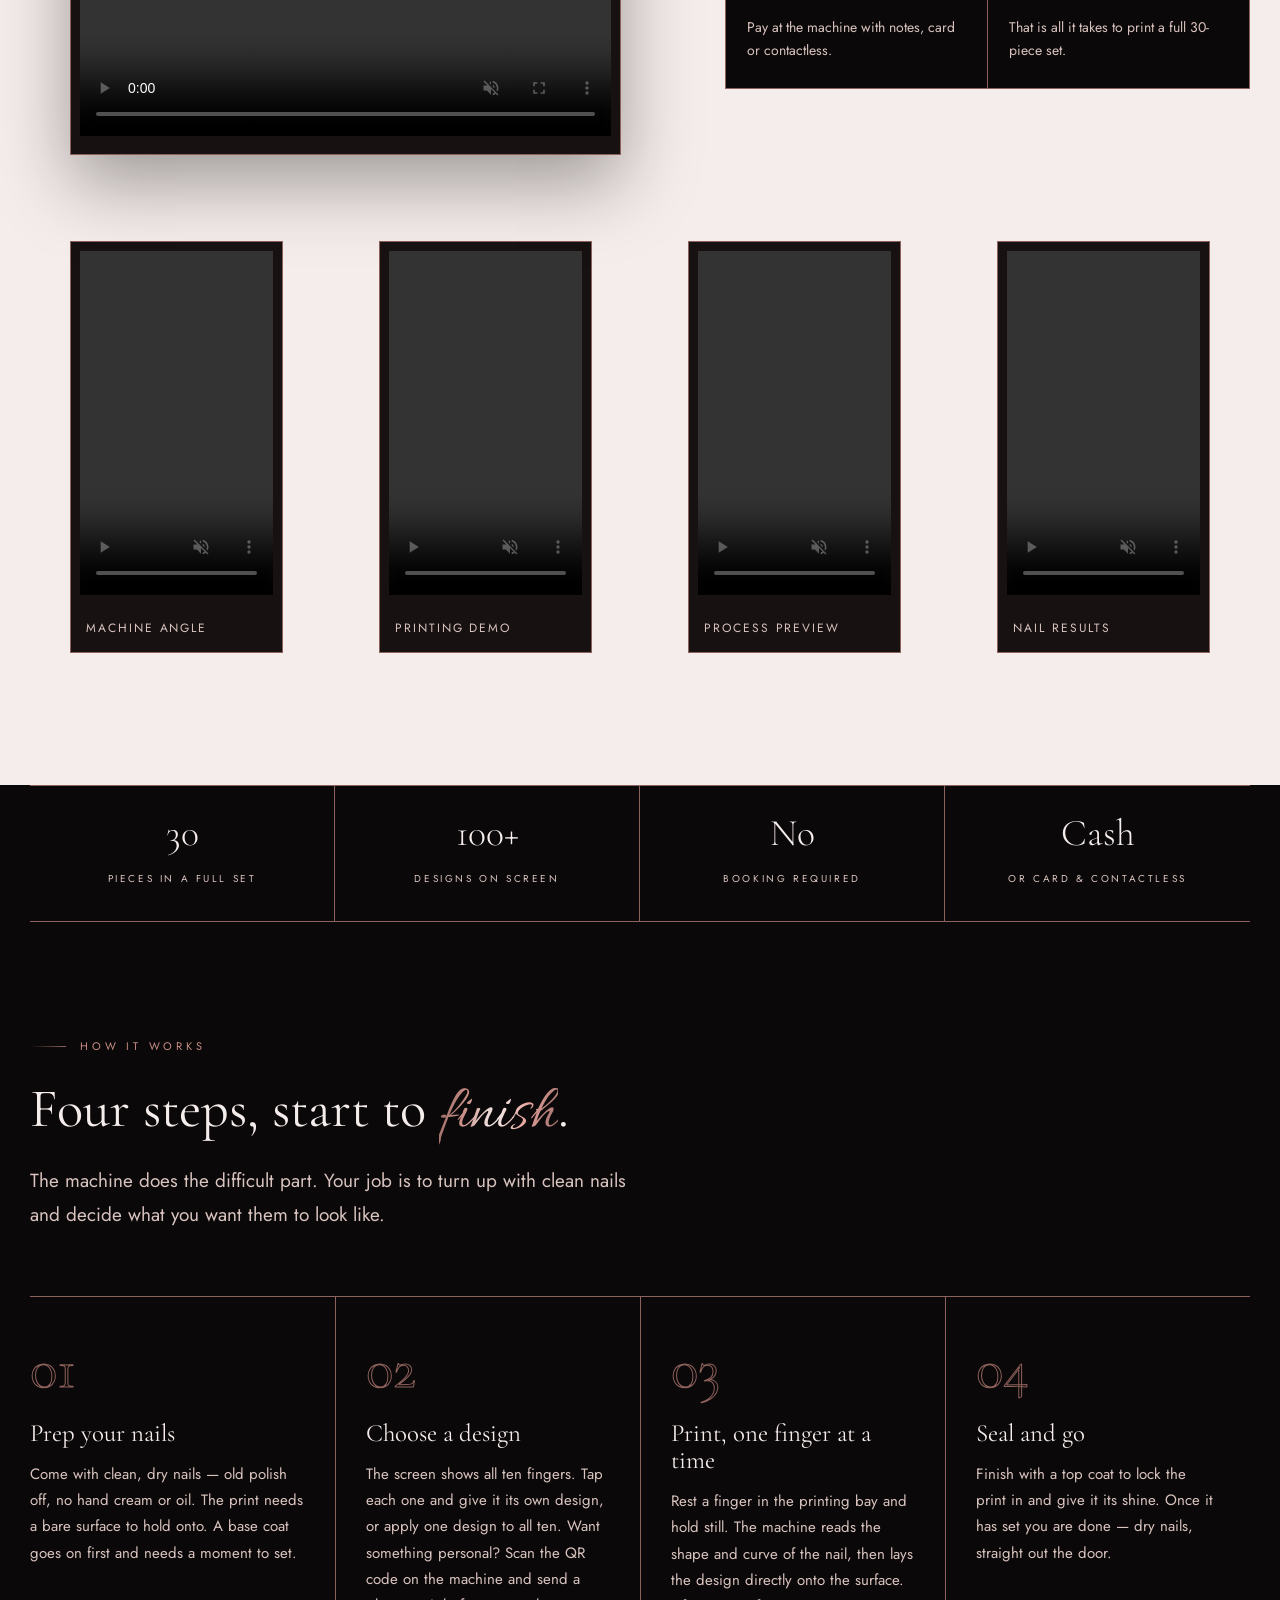
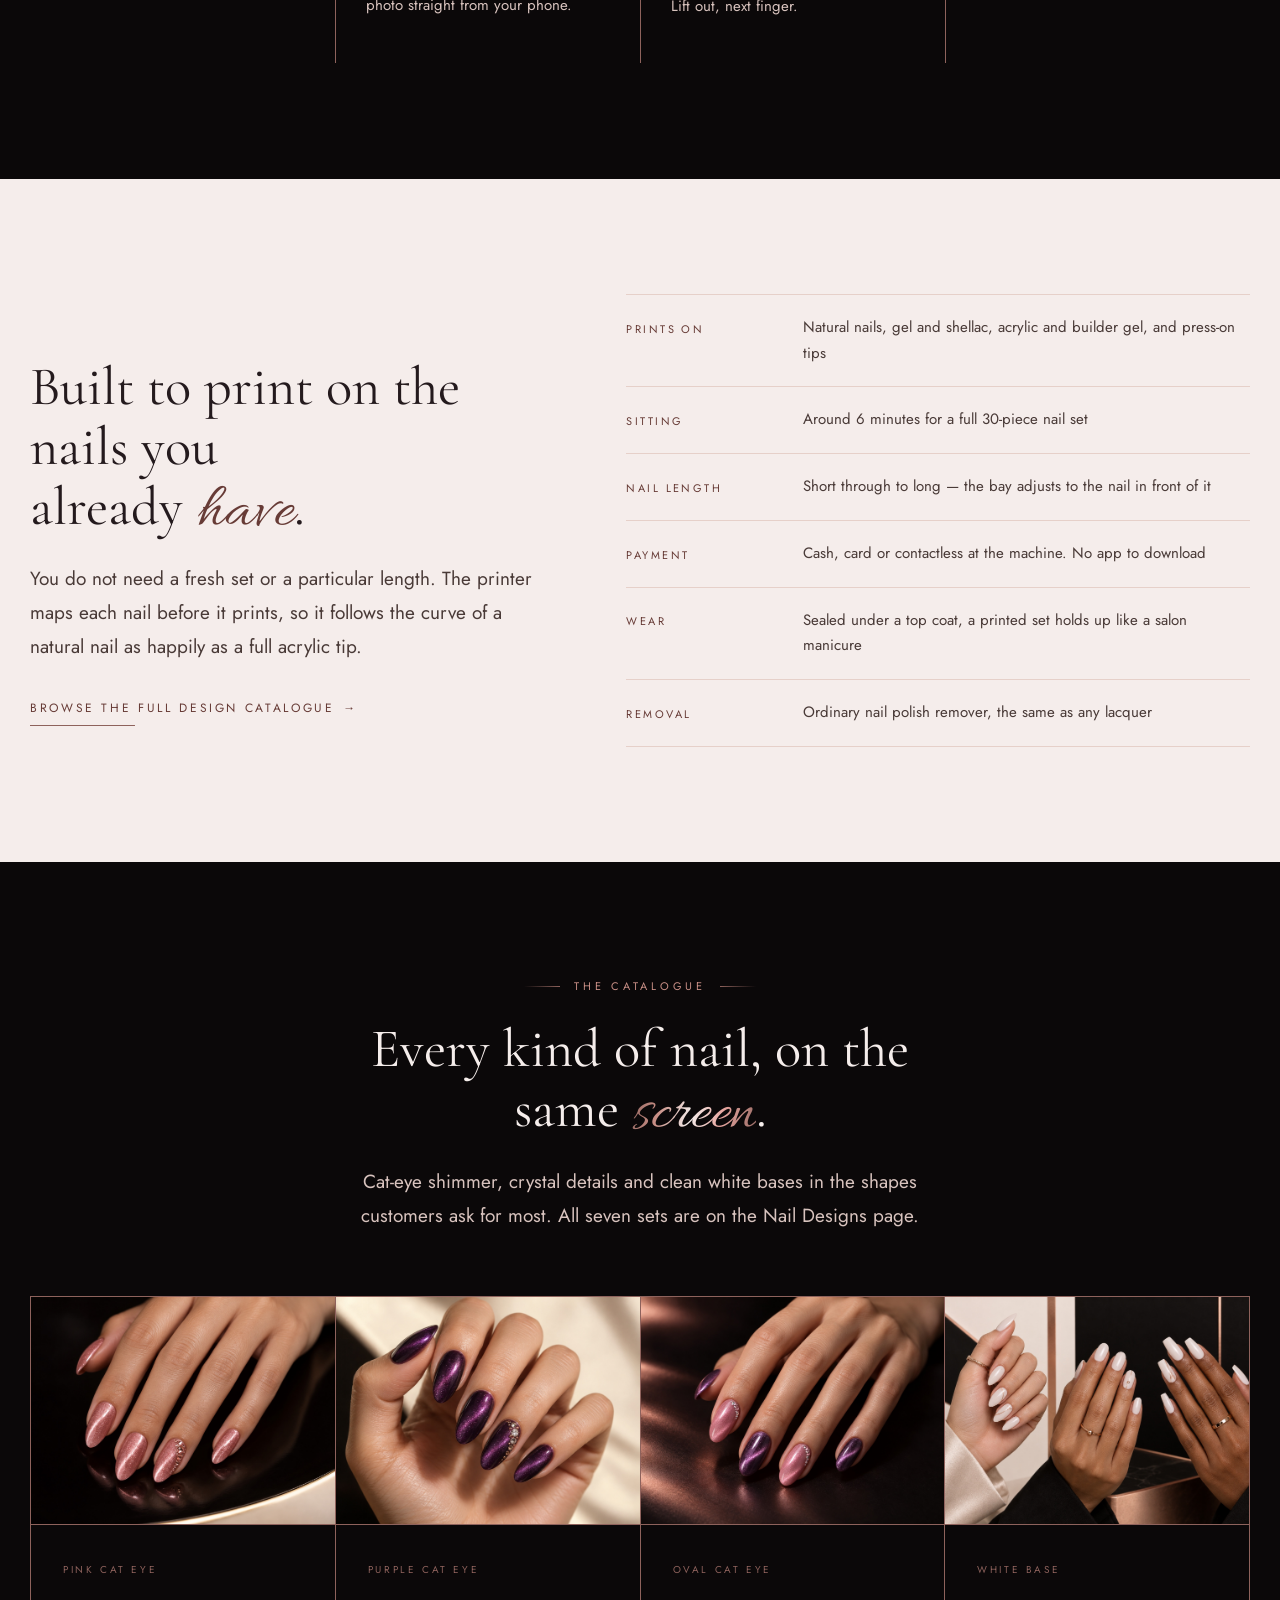
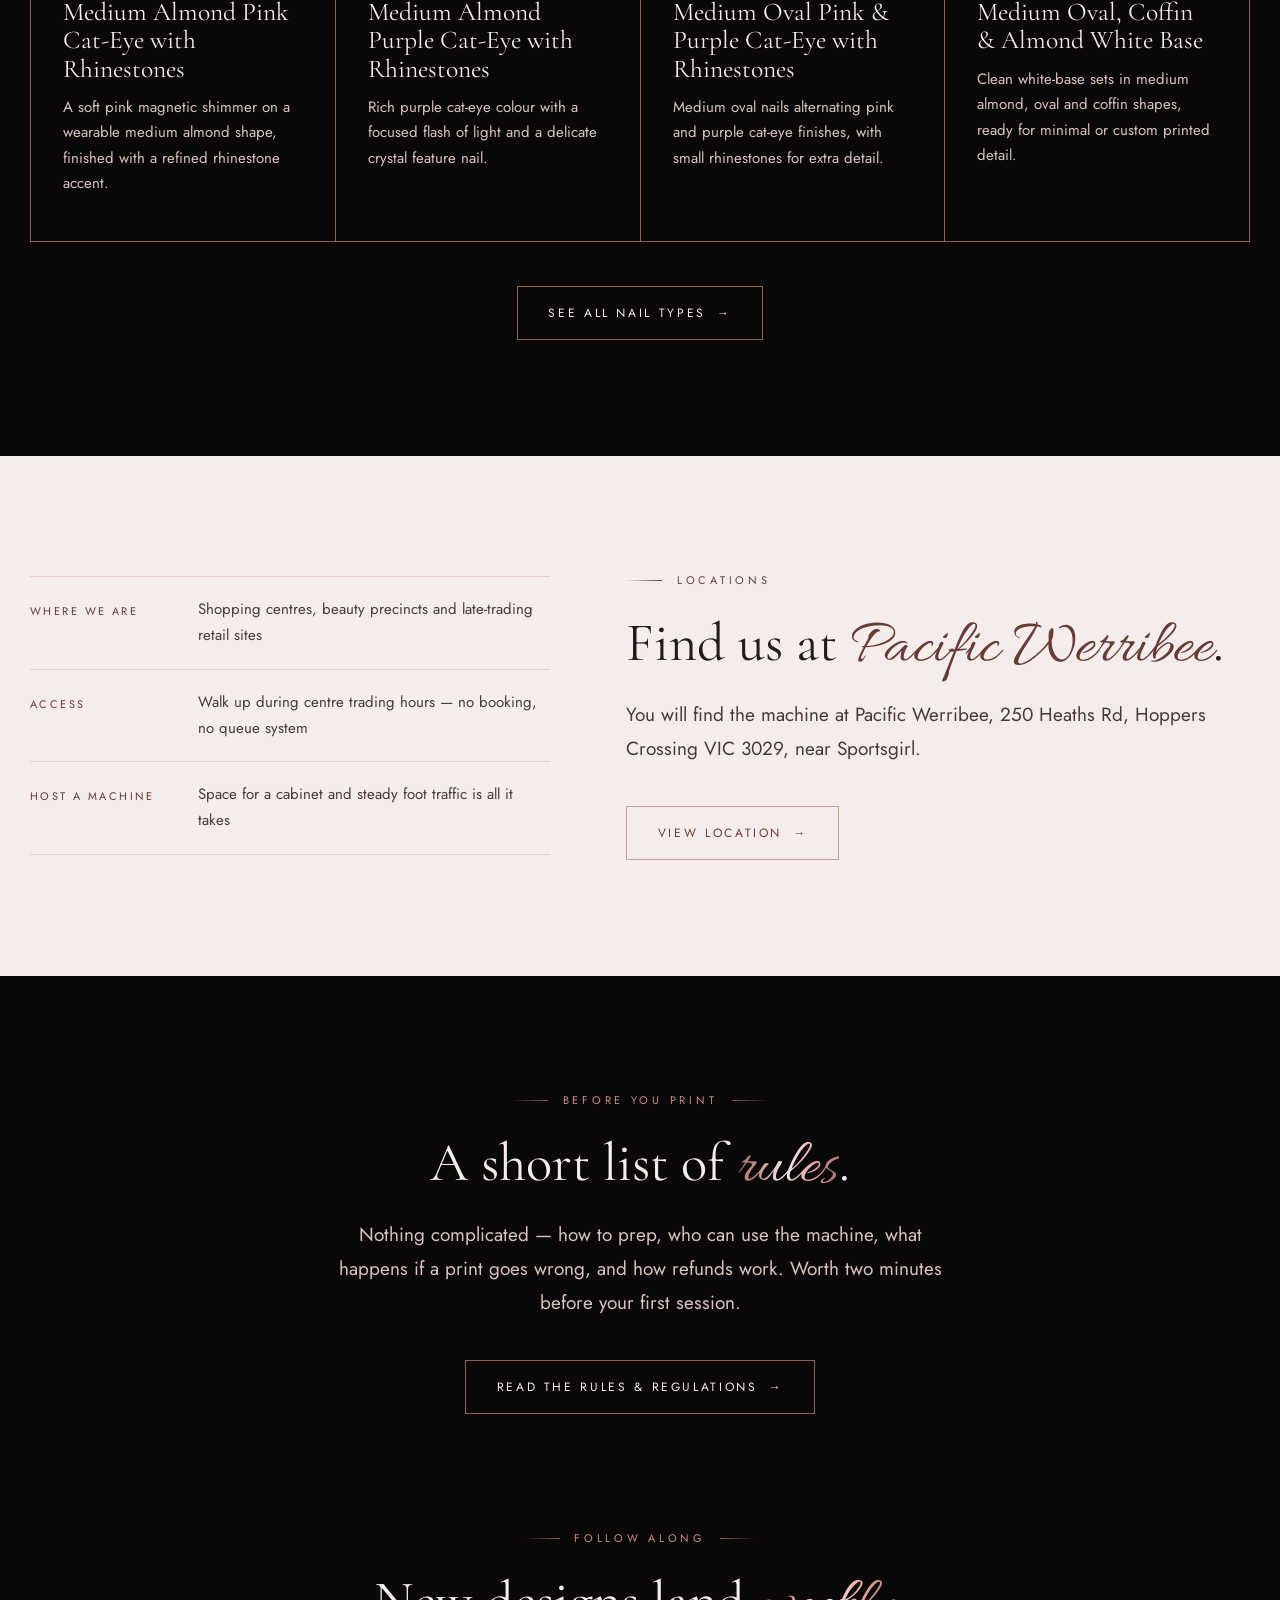
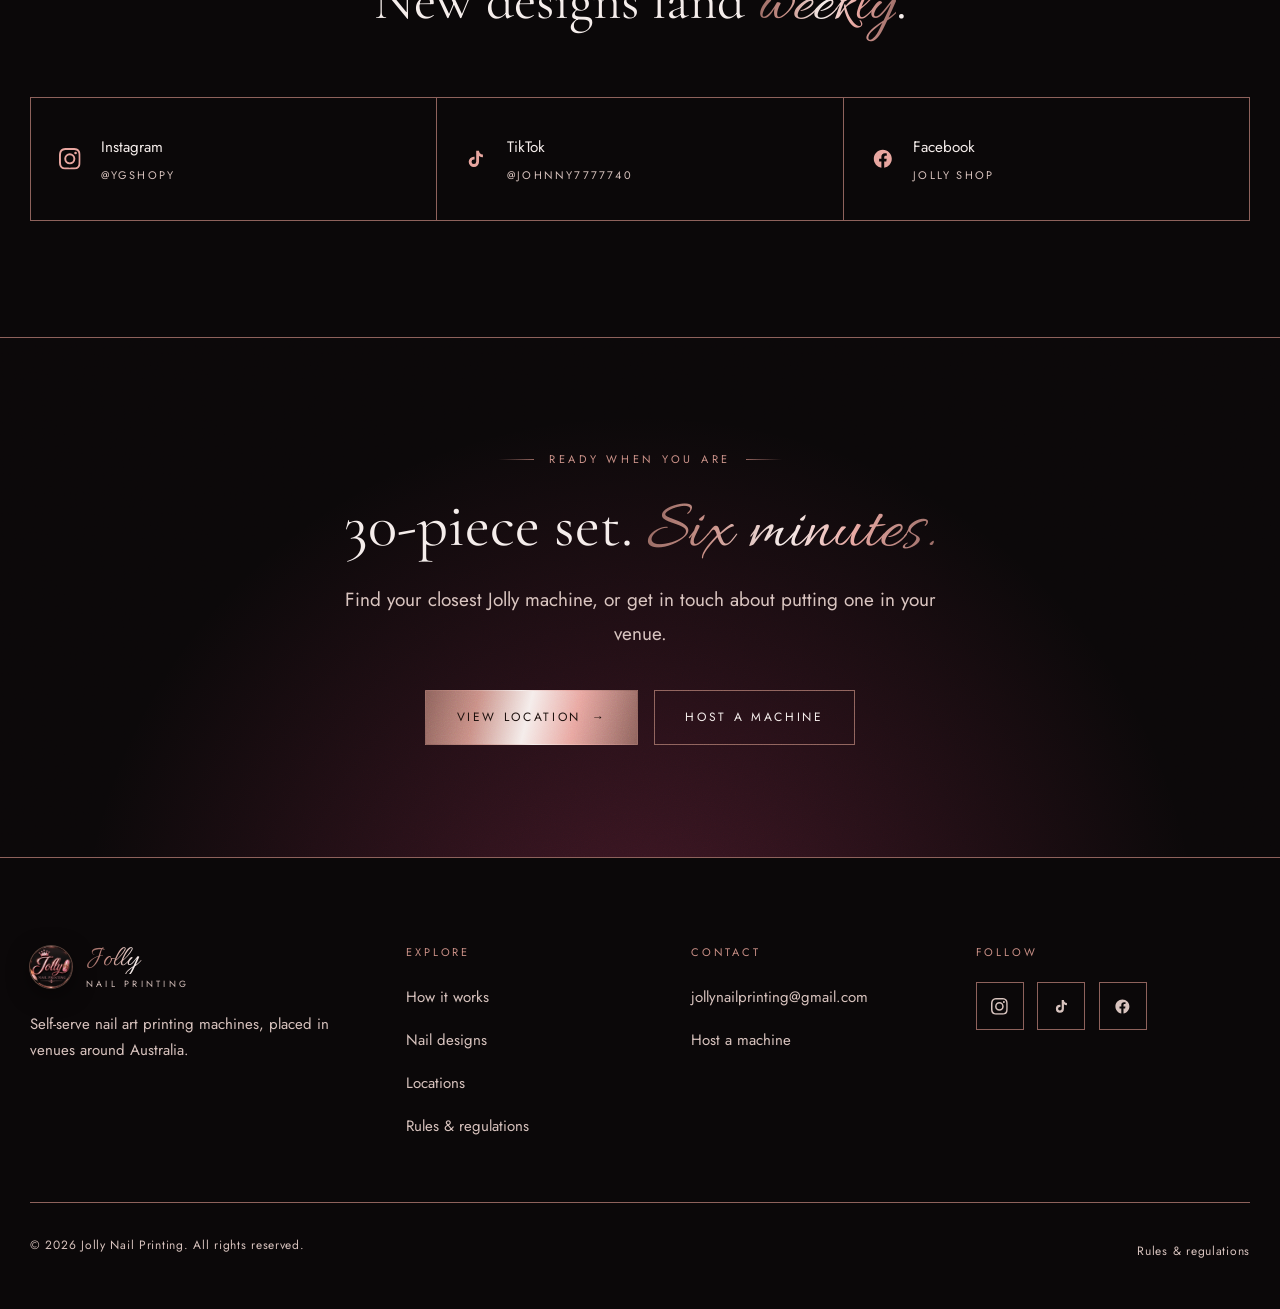
==== commit 0c386512: "Remove coming soon wording from locations Co-Authored-By: Claude Opus 5.5 <noreply@anthropic.com>" ====
--- a/index.html
+++ b/index.html
@@ -83,7 +83,7 @@
       <a href="/nails">Nail Designs</a>
       <a href="/locations">Locations</a>
       <a href="/locations#rules">Rules</a>
-      <a class="btn" href="/locations"><span>Launch location</span></a>
+      <a class="btn" href="/locations"><span>View location</span></a>
     </nav>
   </div>
 </header>
@@ -104,7 +104,7 @@
             30-piece press-on nail set in 6 min. No appointment, no salon, no waiting list.
           </p>
           <div class="hero__actions" data-reveal>
-            <a class="btn btn--solid" href="/locations"><span>Launch location</span> <span class="btn-arrow" aria-hidden="true">&rarr;</span></a>
+            <a class="btn btn--solid" href="/locations"><span>View location</span> <span class="btn-arrow" aria-hidden="true">&rarr;</span></a>
             <a class="btn" href="/nails"><span>See the designs</span></a>
           </div>
         </div>
@@ -338,10 +338,10 @@
         </div>
         <div>
           <p class="eyebrow" data-reveal>Locations</p>
-          <h2 class="section__title" data-reveal>Coming soon to <em>Pacific Werribee</em>.</h2>
+          <h2 class="section__title" data-reveal>Find us at <em>Pacific Werribee</em>.</h2>
           <p class="lede" data-reveal>
-            Our first machine is coming to Pacific Werribee, 250 Heaths Rd, Hoppers Crossing VIC 3029.
-            You will find it near Sportsgirl.
+            You will find the machine at Pacific Werribee, 250 Heaths Rd, Hoppers Crossing VIC 3029,
+            near Sportsgirl.
           </p>
           <div class="hero__actions" data-reveal>
             <a class="btn" href="/locations"><span>View location</span> <span class="btn-arrow" aria-hidden="true">&rarr;</span></a>
@@ -400,7 +400,7 @@
         Find your closest Jolly machine, or get in touch about putting one in your venue.
       </p>
       <div class="cta__actions" data-reveal>
-        <a class="btn btn--solid" href="/locations"><span>Launch location</span> <span class="btn-arrow" aria-hidden="true">&rarr;</span></a>
+        <a class="btn btn--solid" href="/locations"><span>View location</span> <span class="btn-arrow" aria-hidden="true">&rarr;</span></a>
         <a class="btn" href="mailto:jollynailprinting@gmail.com"><span>Host a machine</span></a>
       </div>
     </div>
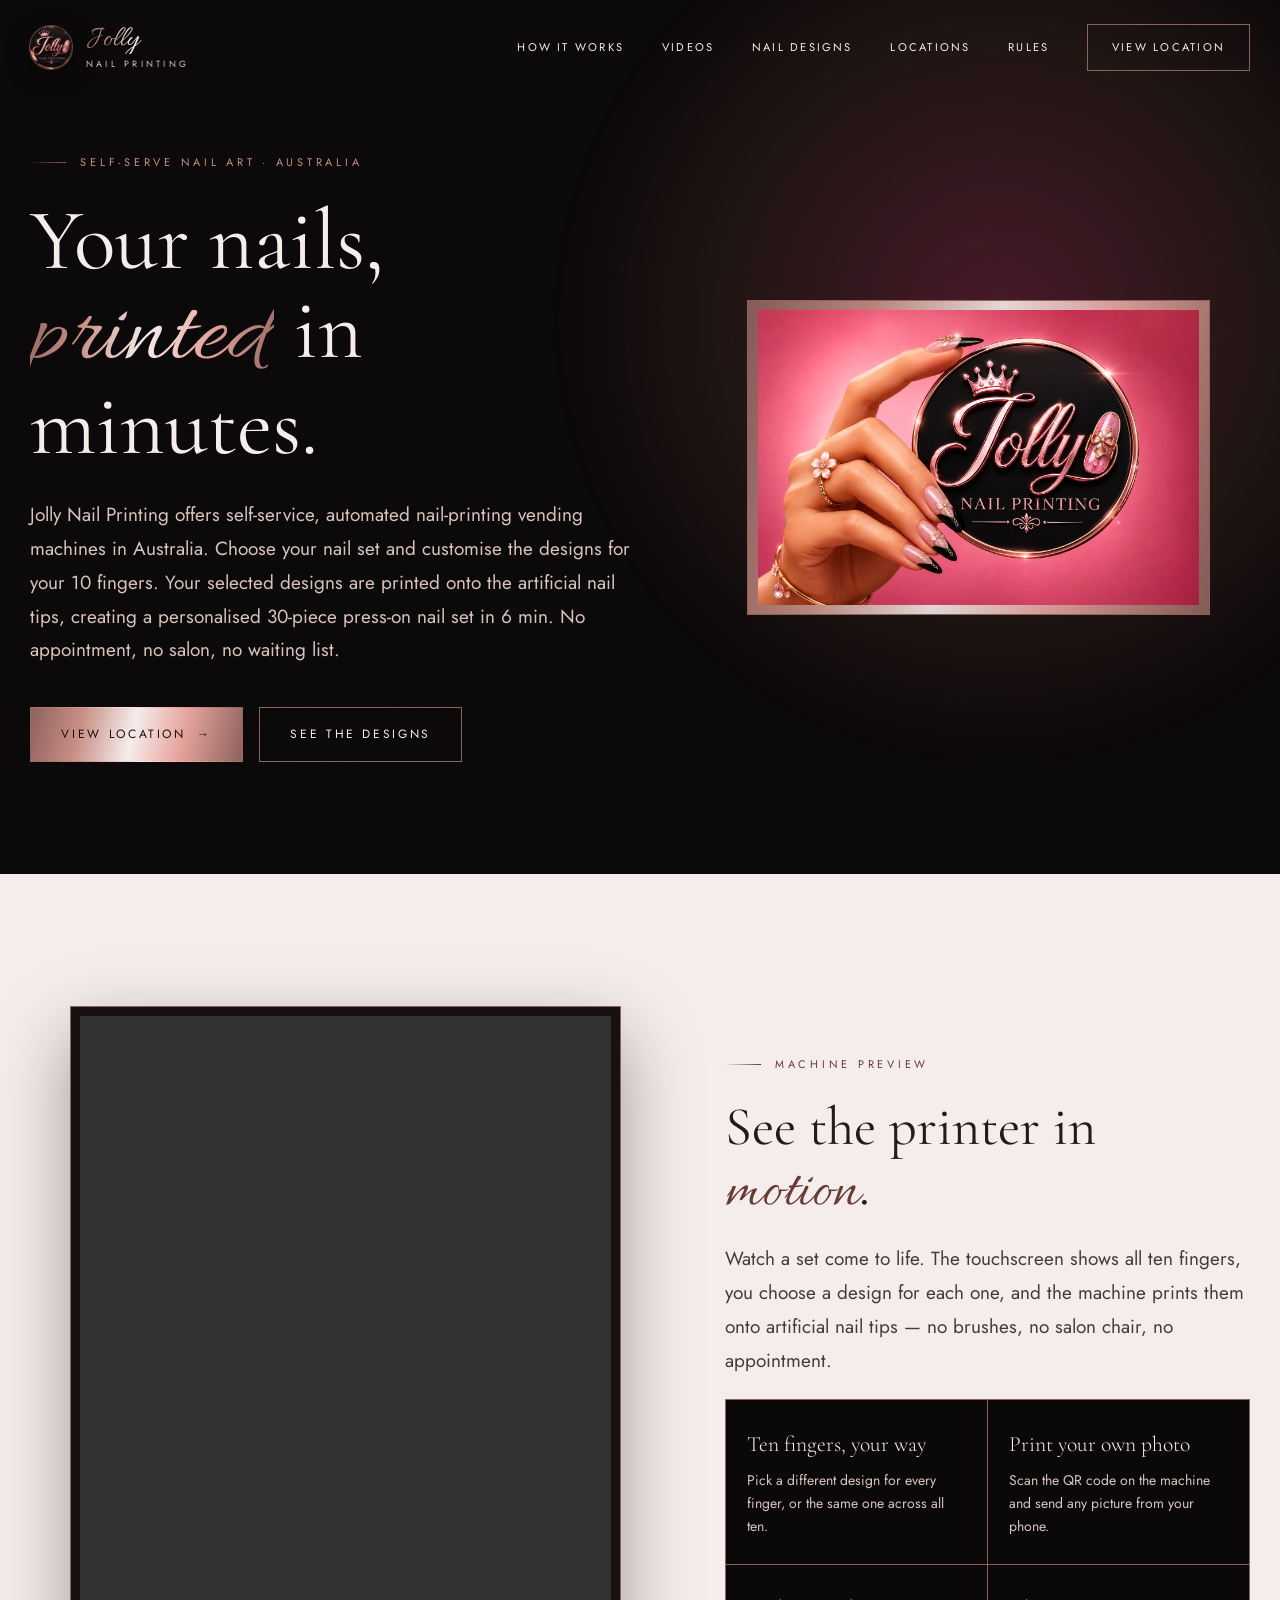
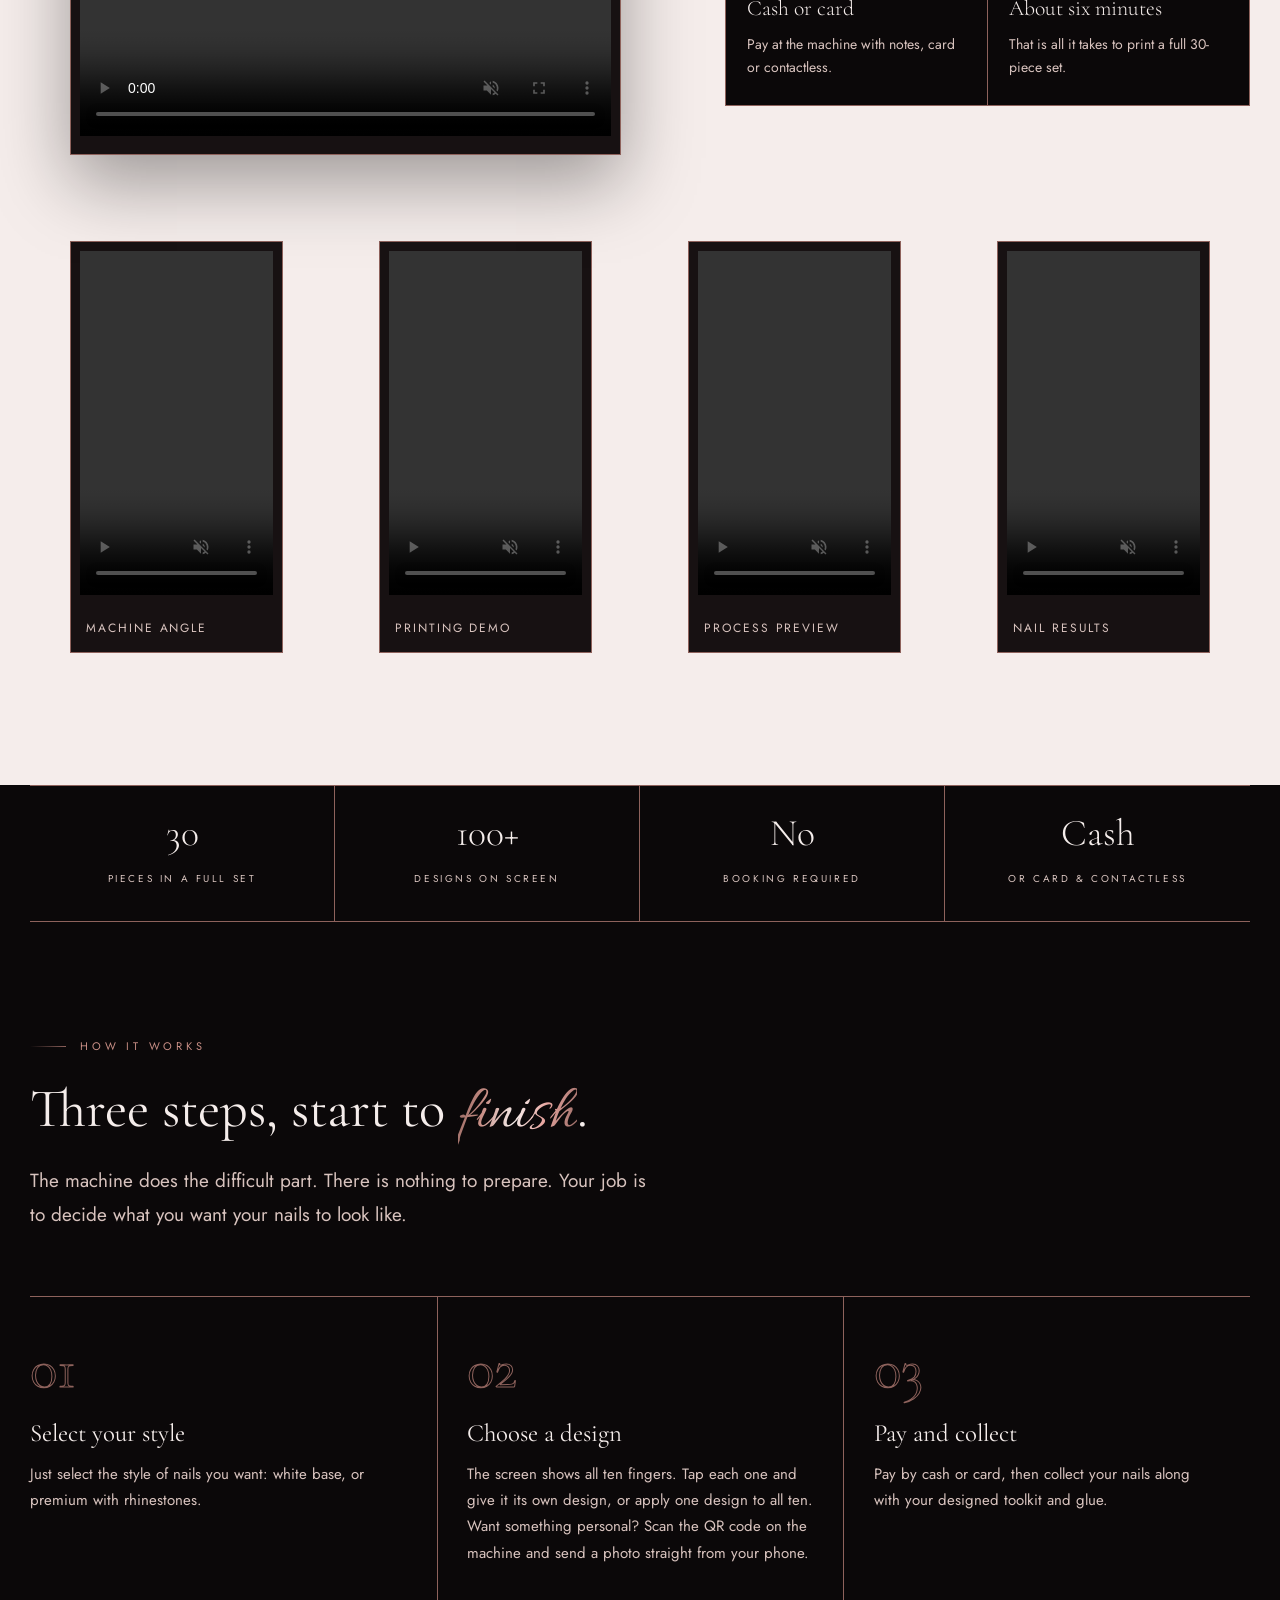
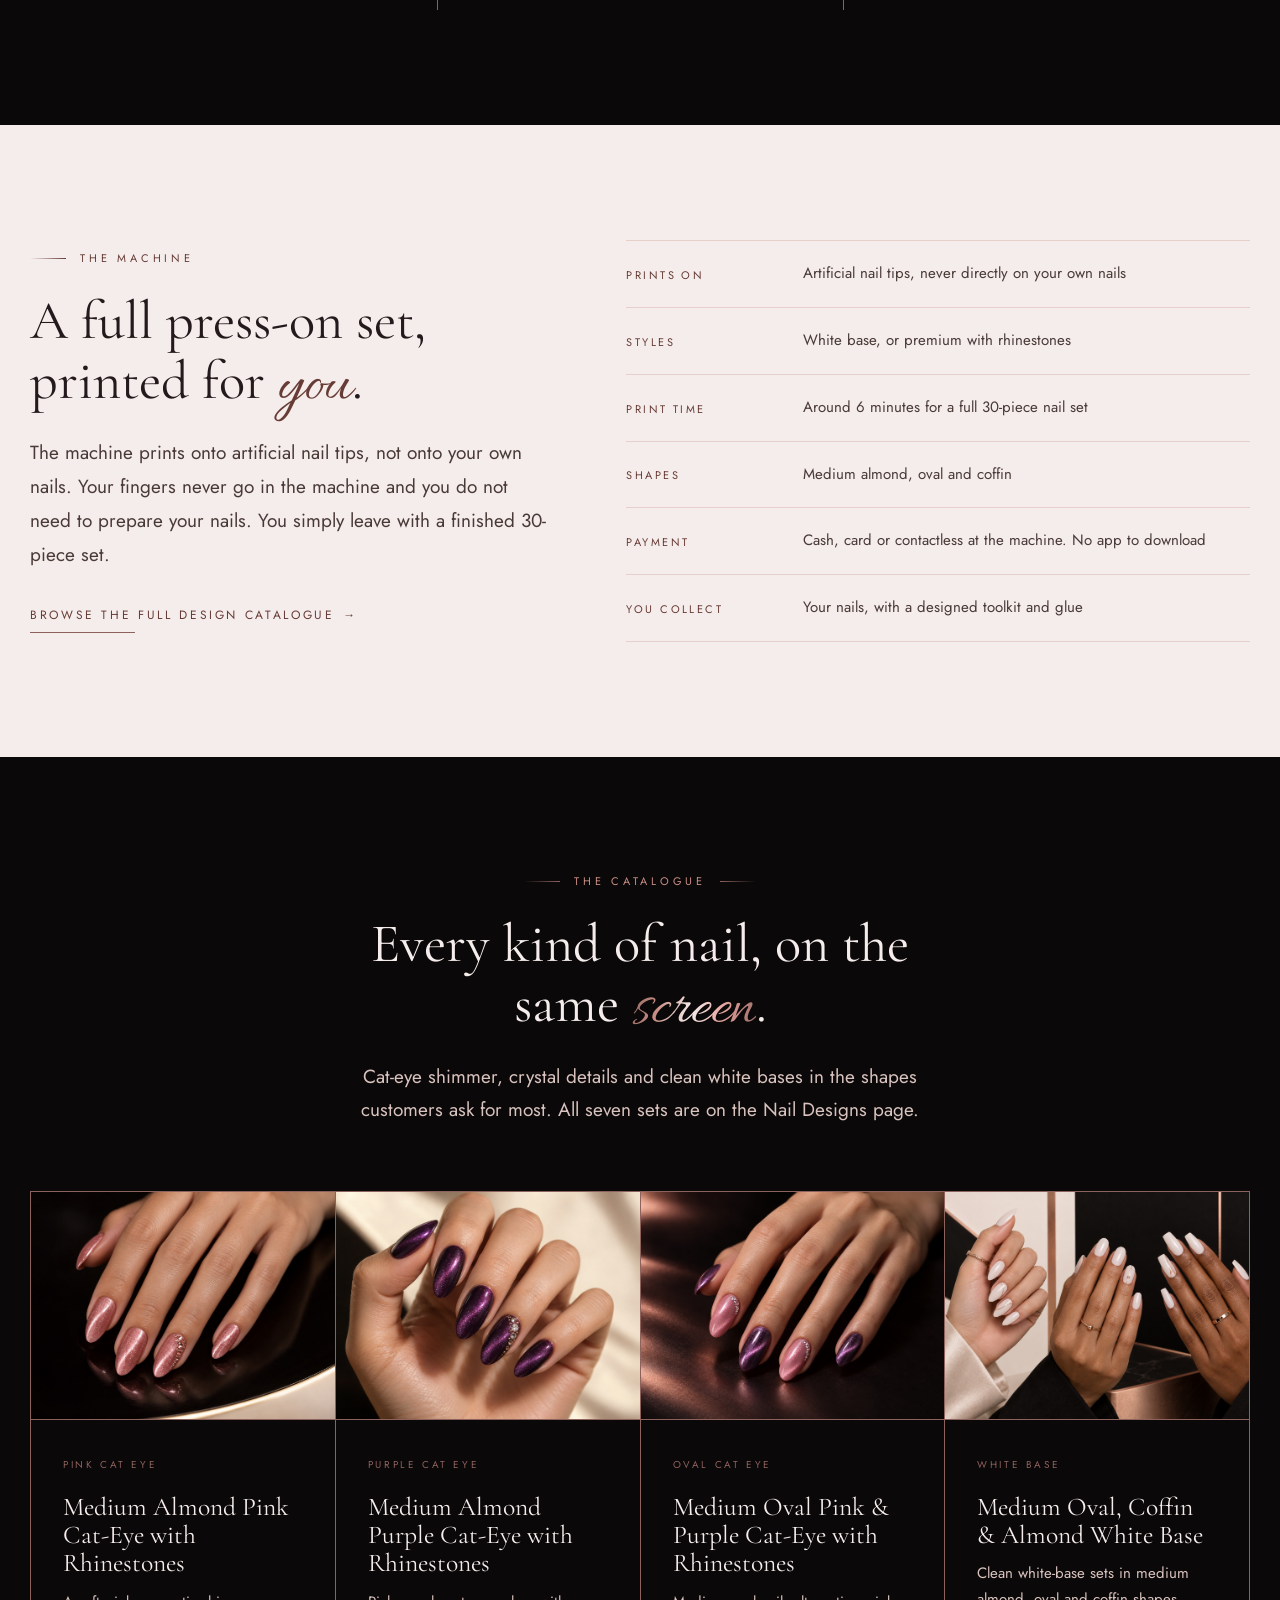
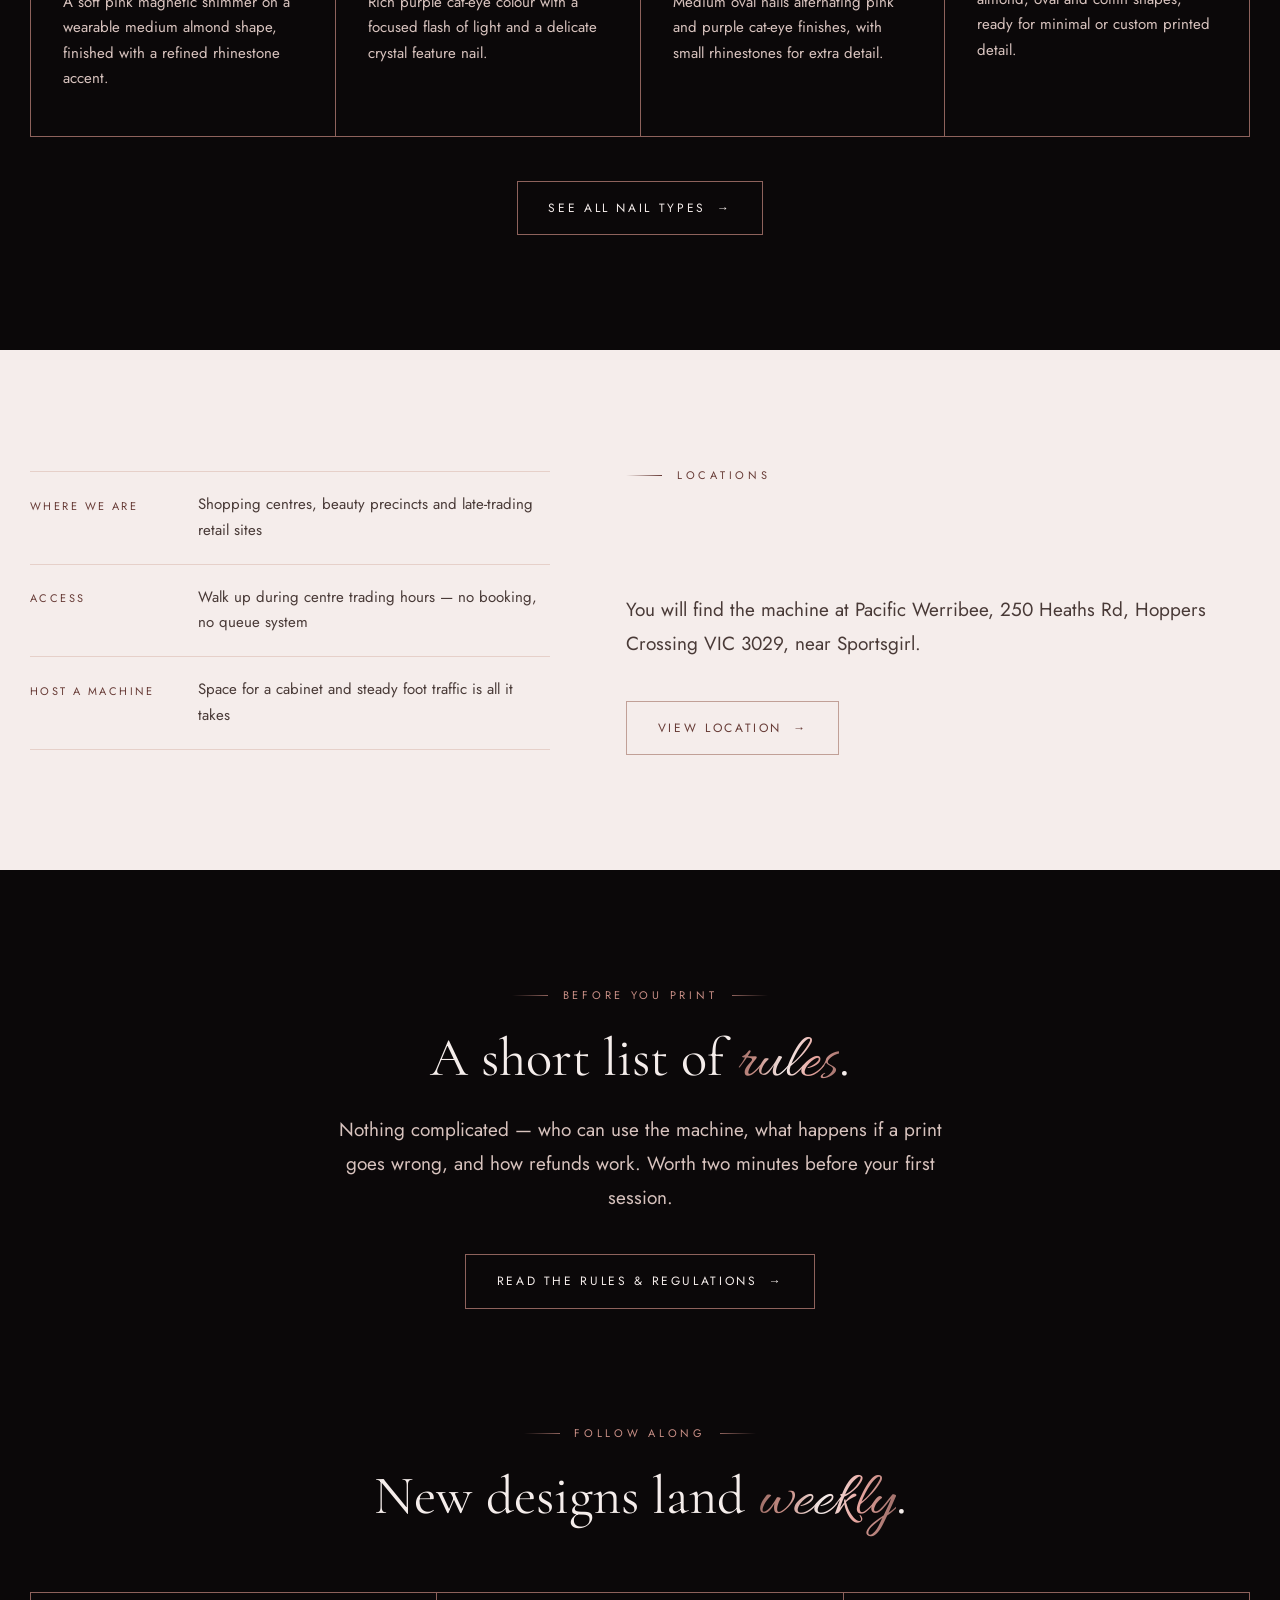
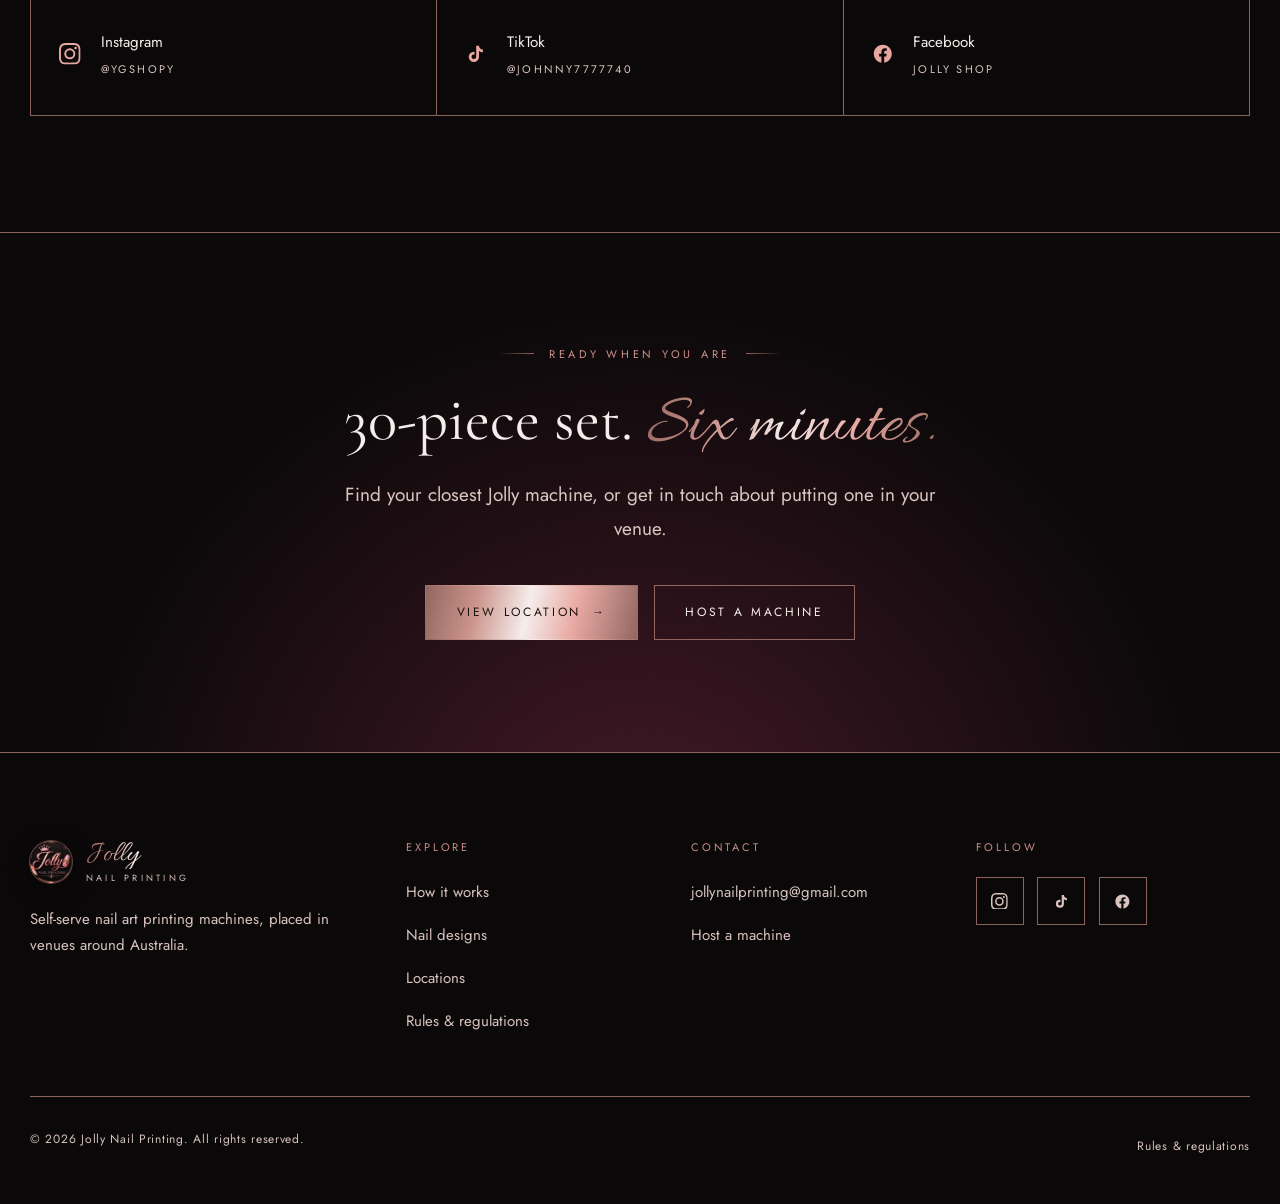
==== commit 23c2009a: "Rewrite how it works around JK's real machine process Three steps (style, design, pay and collect). " ====
--- a/index.html
+++ b/index.html
@@ -131,8 +131,8 @@
           <h2 class="section__title" data-reveal>See the printer in <em>motion</em>.</h2>
           <p class="lede" data-reveal>
             Watch a set come to life. The touchscreen shows all ten fingers, you choose a design
-            for each one, and the printer lays it straight onto the nail — no brushes, no salon
-            chair, no appointment.
+            for each one, and the machine prints them onto artificial nail tips — no brushes, no
+            salon chair, no appointment.
           </p>
           <ul class="media-notes" data-reveal-group>
             <li data-reveal><b>Ten fingers, your way</b><span>Pick a different design for every finger, or the same one across all ten.</span></li>
@@ -178,20 +178,19 @@
     <div class="shell">
       <div class="section__head" data-reveal>
         <p class="eyebrow">How it works</p>
-        <h2 class="section__title">Four steps, start to <em>finish</em>.</h2>
+        <h2 class="section__title">Three steps, start to <em>finish</em>.</h2>
         <p class="lede">
-          The machine does the difficult part. Your job is to turn up with clean nails and
-          decide what you want them to look like.
+          The machine does the difficult part. There is nothing to prepare. Your job is to decide
+          what you want your nails to look like.
         </p>
       </div>
 
       <ol class="steps" data-reveal-group>
         <li class="step" data-reveal>
           <span class="step__num" aria-hidden="true">01</span>
-          <h3>Prep your nails</h3>
+          <h3>Select your style</h3>
           <p>
-            Come with clean, dry nails — old polish off, no hand cream or oil. The print needs a
-            bare surface to hold onto. A base coat goes on first and needs a moment to set.
+            Just select the style of nails you want: white base, or premium with rhinestones.
           </p>
         </li>
         <li class="step" data-reveal>
@@ -205,18 +204,9 @@
         </li>
         <li class="step" data-reveal>
           <span class="step__num" aria-hidden="true">03</span>
-          <h3>Print, one finger at a time</h3>
+          <h3>Pay and collect</h3>
           <p>
-            Rest a finger in the printing bay and hold still. The machine reads the shape and
-            curve of the nail, then lays the design directly onto the surface. Lift out, next finger.
-          </p>
-        </li>
-        <li class="step" data-reveal>
-          <span class="step__num" aria-hidden="true">04</span>
-          <h3>Seal and go</h3>
-          <p>
-            Finish with a top coat to lock the print in and give it its shine. Once it has set
-            you are done — dry nails, straight out the door.
+            Pay by cash or card, then collect your nails along with your designed toolkit and glue.
           </p>
         </li>
       </ol>
@@ -229,10 +219,11 @@
       <div class="split">
         <div>
           <p class="eyebrow" data-reveal>The machine</p>
-          <h2 class="section__title" data-reveal>Built to print on the nails you<br>already <em>have</em>.</h2>
+          <h2 class="section__title" data-reveal>A full press-on set,<br>printed for <em>you</em>.</h2>
           <p class="lede" data-reveal>
-            You do not need a fresh set or a particular length. The printer maps each nail before
-            it prints, so it follows the curve of a natural nail as happily as a full acrylic tip.
+            The machine prints onto artificial nail tips, not onto your own nails. Your fingers
+            never go in the machine and you do not need to prepare your nails. You simply leave
+            with a finished 30-piece set.
           </p>
           <p data-reveal style="margin-top:1.75rem">
             <a class="link" href="/nails"><span>Browse the full design catalogue</span> <span class="btn-arrow" aria-hidden="true">&rarr;</span></a>
@@ -243,27 +234,27 @@
           <ul class="specs" data-reveal>
             <li>
               <span class="specs__key">Prints on</span>
-              <span class="specs__val">Natural nails, gel and shellac, acrylic and builder gel, and press-on tips</span>
-            </li>
-            <li>
-              <span class="specs__key">Sitting</span>
+              <span class="specs__val">Artificial nail tips, never directly on your own nails</span>
+            </li>
+            <li>
+              <span class="specs__key">Styles</span>
+              <span class="specs__val">White base, or premium with rhinestones</span>
+            </li>
+            <li>
+              <span class="specs__key">Print time</span>
               <span class="specs__val">Around 6 minutes for a full 30-piece nail set</span>
             </li>
             <li>
-              <span class="specs__key">Nail length</span>
-              <span class="specs__val">Short through to long — the bay adjusts to the nail in front of it</span>
+              <span class="specs__key">Shapes</span>
+              <span class="specs__val">Medium almond, oval and coffin</span>
             </li>
             <li>
               <span class="specs__key">Payment</span>
               <span class="specs__val">Cash, card or contactless at the machine. No app to download</span>
             </li>
             <li>
-              <span class="specs__key">Wear</span>
-              <span class="specs__val">Sealed under a top coat, a printed set holds up like a salon manicure</span>
-            </li>
-            <li>
-              <span class="specs__key">Removal</span>
-              <span class="specs__val">Ordinary nail polish remover, the same as any lacquer</span>
+              <span class="specs__key">You collect</span>
+              <span class="specs__val">Your nails, with a designed toolkit and glue</span>
             </li>
           </ul>
         </div>
@@ -357,7 +348,7 @@
       <p class="eyebrow eyebrow--center" data-reveal>Before you print</p>
       <h2 class="section__title" data-reveal>A short list of <em>rules</em>.</h2>
       <p class="lede" data-reveal style="margin-inline:auto">
-        Nothing complicated — how to prep, who can use the machine, what happens if a print goes
+        Nothing complicated — who can use the machine, what happens if a print goes
         wrong, and how refunds work. Worth two minutes before your first session.
       </p>
       <p style="margin-top:2.5rem" data-reveal>
--- a/css/style.css
+++ b/css/style.css
@@ -474,7 +474,7 @@
 
 .steps{
   display:grid;
-  grid-template-columns:repeat(4,1fr);
+  grid-template-columns:repeat(3,1fr);
   gap:0;
   counter-reset:step;
 }
@@ -507,13 +507,7 @@
 .section--light .step p{color:var(--muted-on-light);}
 .section--light .step__num{-webkit-text-stroke-color:var(--rose);}
 
-@media (max-width:980px){
-  .steps{grid-template-columns:repeat(2,1fr);}
-  .step{padding-right:1.5rem;}
-  .step:nth-child(odd) + .step{padding-left:1.5rem;}
-  .step:nth-child(odd){padding-left:0;border-left:0;}
-}
-@media (max-width:560px){
+@media (max-width:760px){
   .steps{grid-template-columns:1fr;}
   .step,.step + .step{padding:2.15rem 0;border-left:0;padding-left:0;}
   .step__num{font-size:2.9rem;margin-bottom:.9rem;}
@@ -703,6 +697,7 @@
 }
 /* Free edge at the top, cuticle at the bottom. */
 .nail--almond   {border-radius:50% 50% 40% 40% / 62% 62% 34% 34%;}
+.nail--oval     {border-radius:50% 50% 42% 42% / 48% 48% 34% 34%;}
 /* Tapered shapes are cut with a polygon, with the cuticle end curved by hand
    since border-radius would be clipped away. */
 .nail--coffin   {clip-path:polygon(21% 0,79% 0,100% 80%,94% 93%,76% 100%,24% 100%,6% 93%,0 80%);}
@@ -736,8 +731,10 @@
 
 .shapes{
   display:grid;
-  grid-template-columns:repeat(6,1fr);
+  grid-template-columns:repeat(3,1fr);
   gap:1.5rem;
+  max-width:38rem;
+  margin-inline:auto;
   text-align:center;
 }
 .shapes li{
@@ -755,7 +752,6 @@
 }
 .section--light .shapes span{color:var(--muted-on-light);}
 @media (max-width:820px){.shapes{grid-template-columns:repeat(3,1fr);gap:1rem;}}
-@media (max-width:420px){.shapes{grid-template-columns:repeat(2,1fr);}}
 
 /* ------------------------------------------------------------- locations -- */
 
